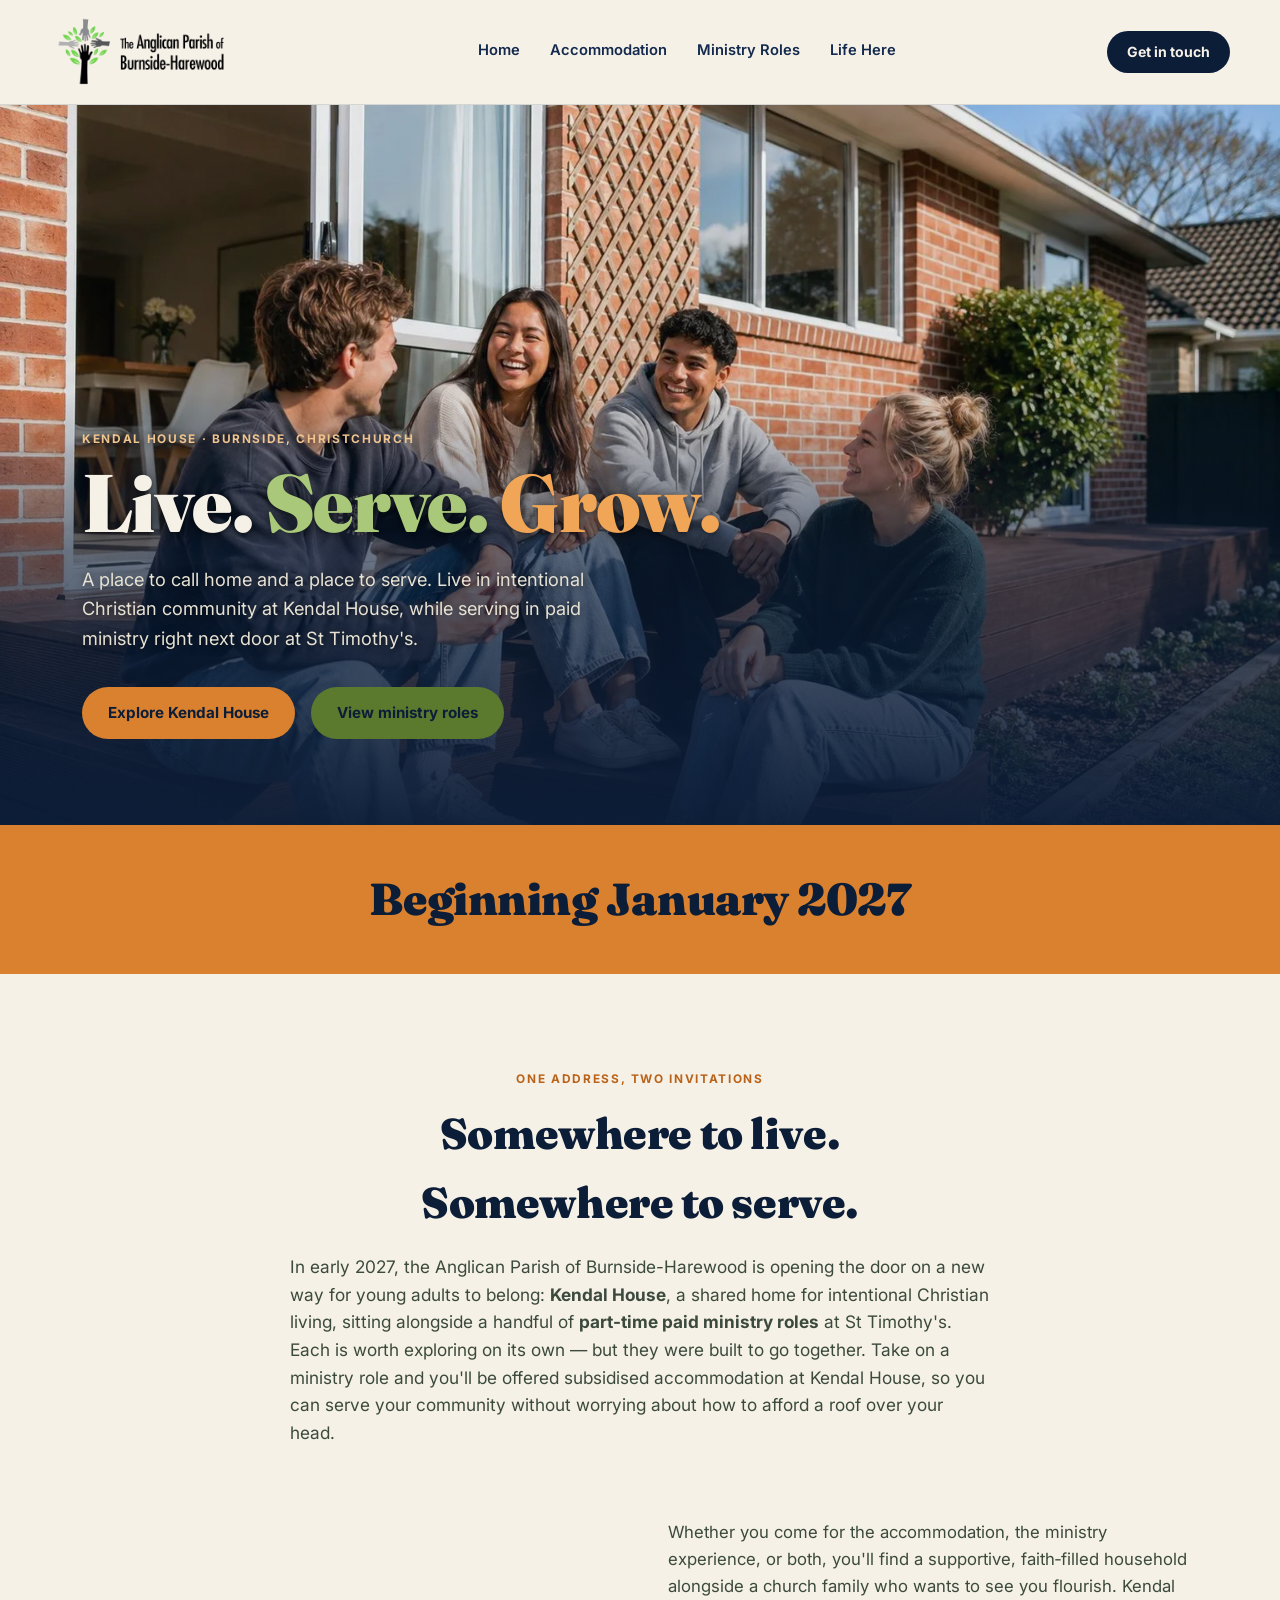
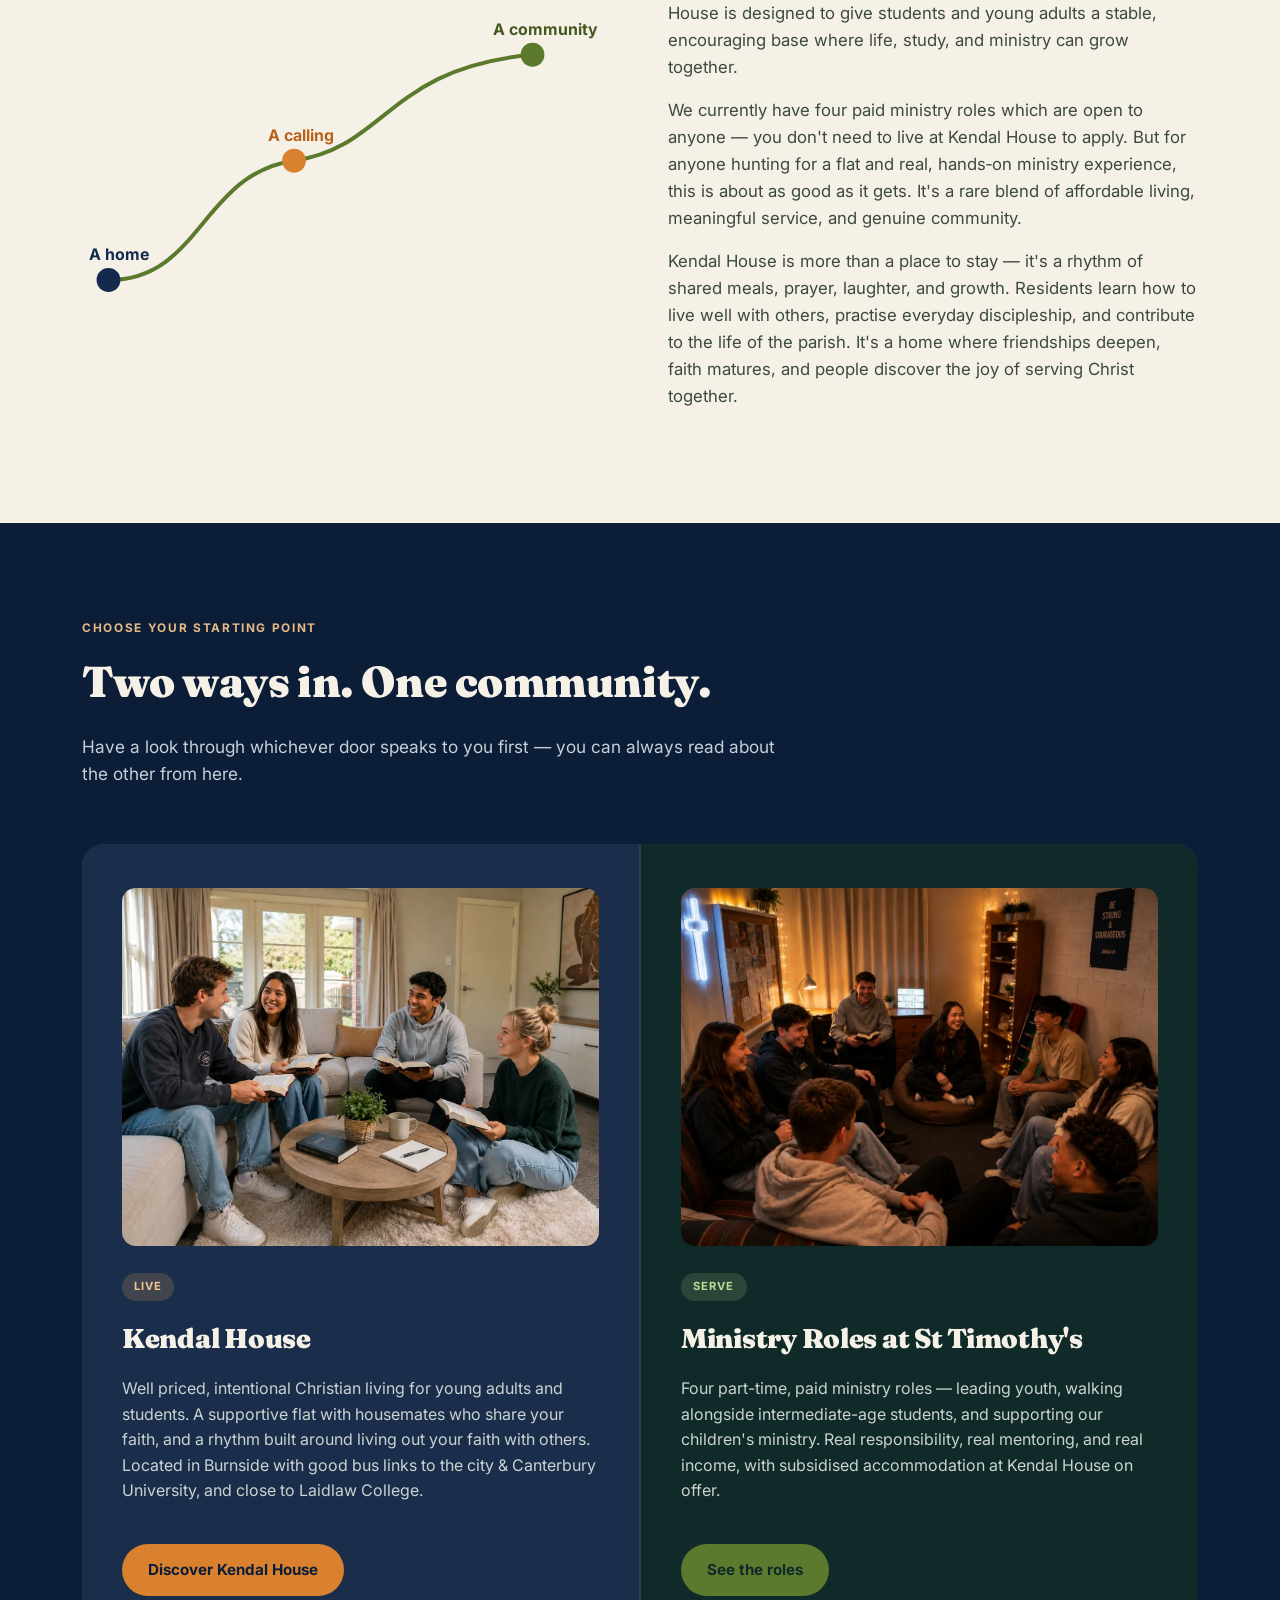
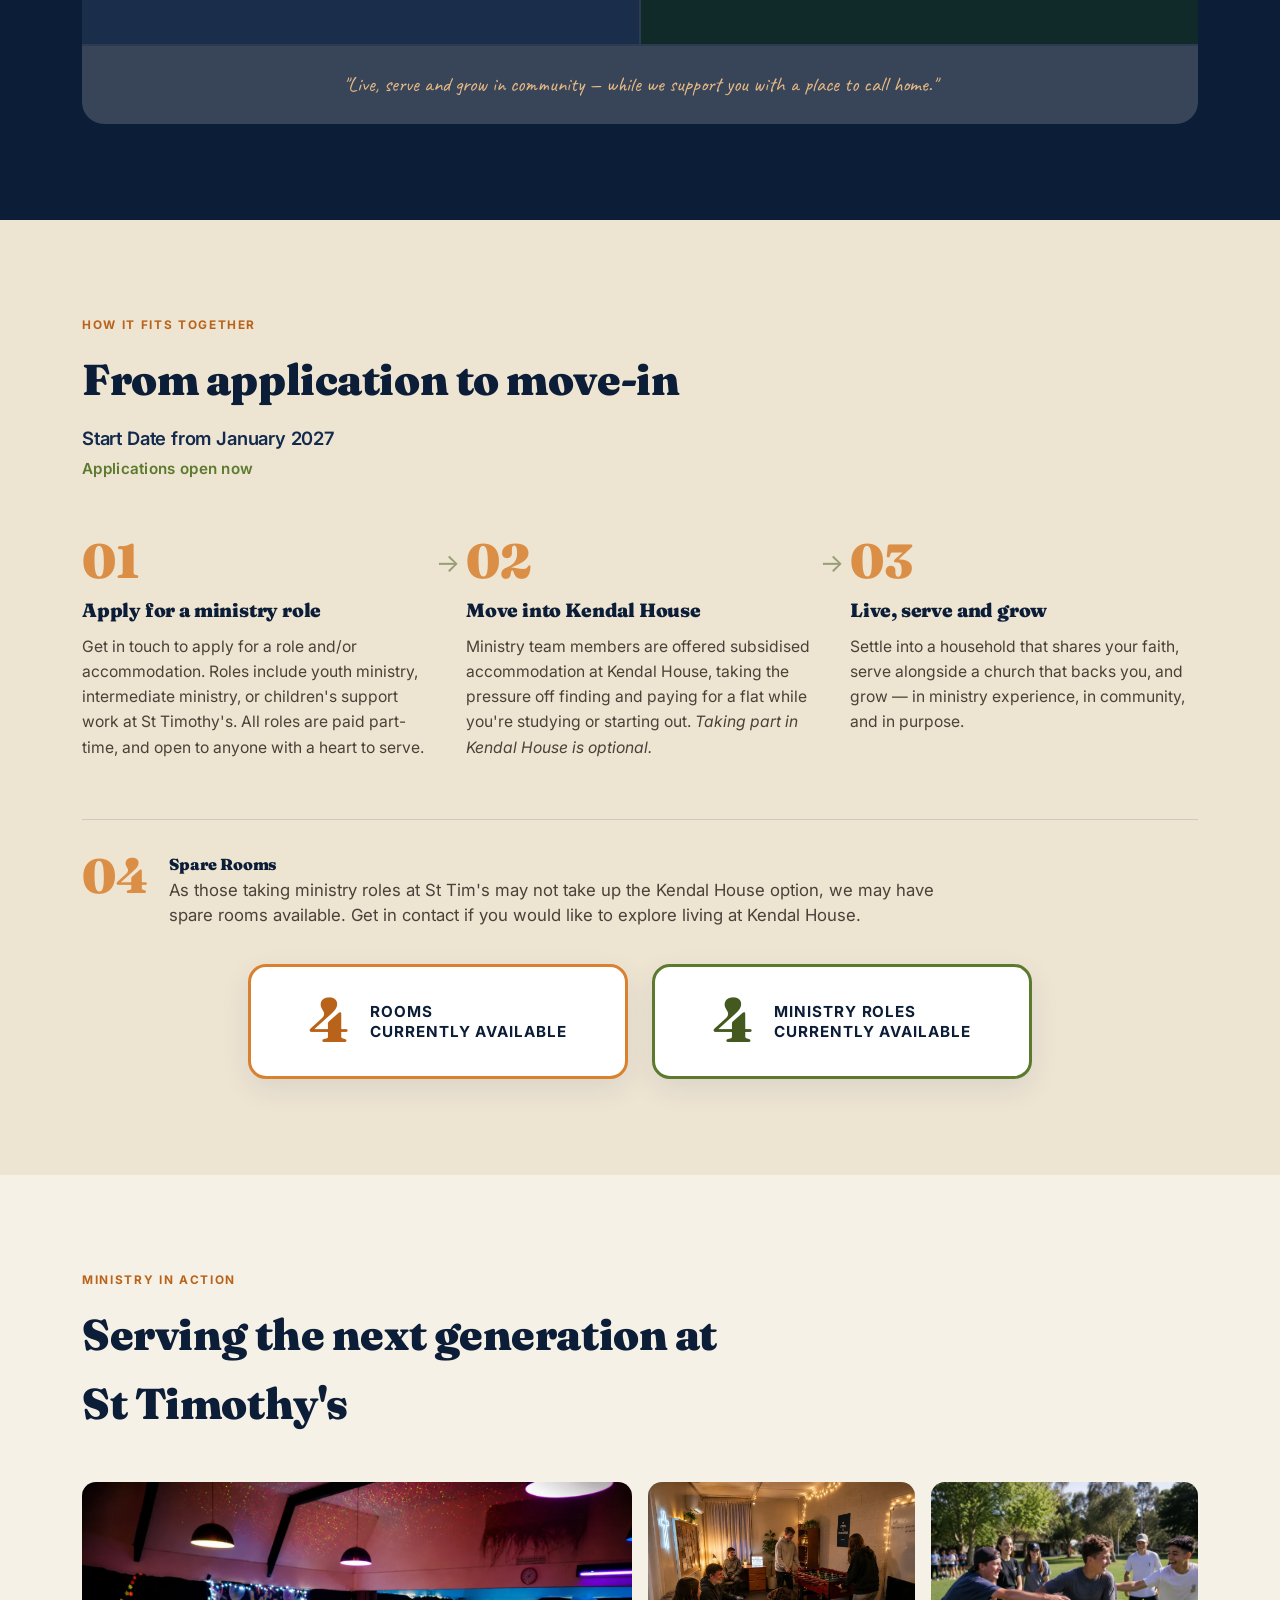
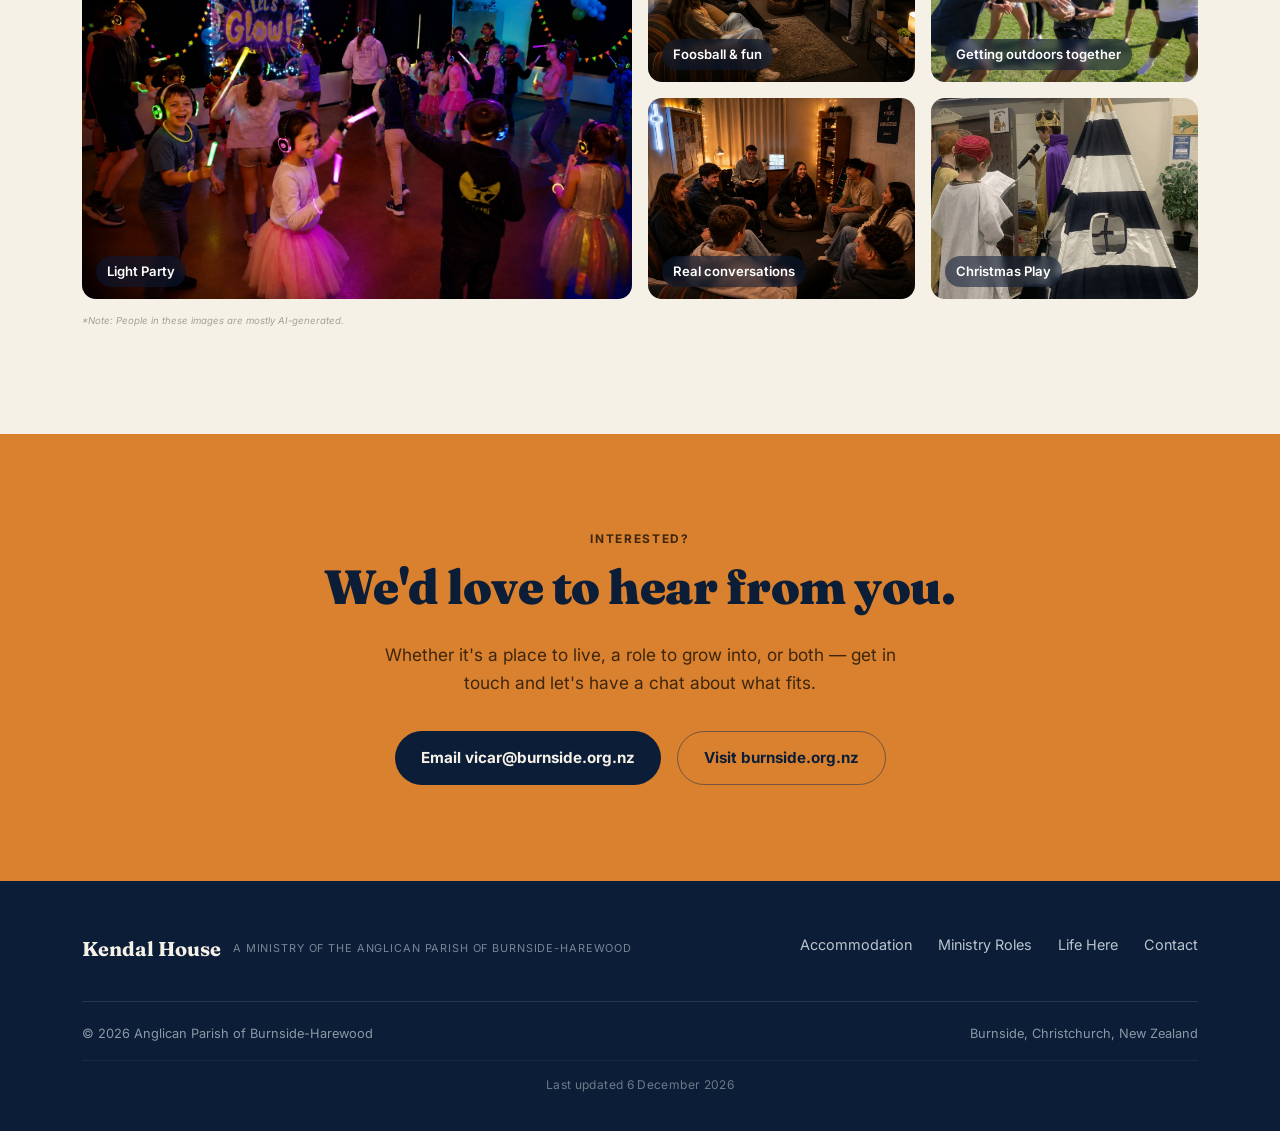
==== index.html @ 9c510c64 "Modified Date footer" ====
<!DOCTYPE html>
<html lang="en-NZ">
<head>
<!-- Google tag (gtag.js) -->
<script async src="https://www.googletagmanager.com/gtag/js?id=G-FQ2ZT5MS7Y"></script>
<script>
  window.dataLayer = window.dataLayer || [];
  function gtag(){dataLayer.push(arguments);}
  gtag('js', new Date());

  gtag('config', 'G-FQ2ZT5MS7Y');
</script>
<meta charset="UTF-8">
<meta name="viewport" content="width=device-width, initial-scale=1.0">
<meta name="robots" content="index, follow, max-image-preview:large, max-snippet:-1, max-video-preview:-1">
<title>Kendal House — Christian Accommodation & Ministry Roles | Burnside, Christchurch</title>
<meta name="description" content="Kendal House — affordable Christian accommodation for young adults & University of Canterbury (UC) students in Burnside, Christchurch, with paid part-time youth and children's ministry roles at St Timothy's Anglican Church.">
<link rel="canonical" href="https://kendalhouse.nz/">
<link rel="dns-prefetch" href="https://www.googletagmanager.com">

<!-- Local Geo Tags -->
<meta name="geo.region" content="NZ-CAN">
<meta name="geo.placename" content="Burnside, Christchurch">
<meta name="geo.position" content="-43.4978;172.5727">
<meta name="ICBM" content="-43.4978, 172.5727">

<!-- Open Graph -->
<meta property="og:type" content="website">
<meta property="og:title" content="Kendal House — Christian Accommodation & Ministry Roles | Burnside, Christchurch">
<meta property="og:description" content="Affordable Christian accommodation for young adults & University of Canterbury (UC) and Laidlaw College students, with paid ministry roles at St Timothy's Anglican Church.">
<meta property="og:url" content="https://kendalhouse.nz/">
<meta property="og:image" content="https://kendalhouse.nz/assets/housemates-chatting-front-deck.jpg">
<meta property="og:locale" content="en_NZ">
<meta property="og:site_name" content="Kendal House">

<!-- Twitter Card -->
<meta name="twitter:card" content="summary_large_image">
<meta name="twitter:title" content="Kendal House — Live, Serve, Grow | Christchurch">
<meta name="twitter:description" content="Affordable Christian accommodation for University of Canterbury (UC) students and young adults, with paid ministry roles at St Timothy's.">
<meta name="twitter:image" content="https://kendalhouse.nz/assets/housemates-chatting-front-deck.jpg">

<!-- Favicon -->
<link rel="icon" type="image/svg+xml" href="favicon.svg">
<link rel="icon" type="image/png" sizes="32x32" href="favicon.png">
<link rel="icon" href="favicon.ico" sizes="any">
<link rel="apple-touch-icon" href="apple-touch-icon.png">

<link rel="preconnect" href="https://fonts.googleapis.com">
<link rel="preconnect" href="https://fonts.gstatic.com" crossorigin>
<link href="https://fonts.googleapis.com/css2?family=Fraunces:ital,opsz,wght@0,9..144,400;0,9..144,600;0,9..144,700;0,9..144,900;1,9..144,500&family=Caveat:wght@500;600&family=Inter:wght@400;500;600;700&display=swap" rel="stylesheet">
<link rel="stylesheet" href="style.css">

<!-- Structured Data -->
<script type="application/ld+json">
[
  {
    "@context": "https://schema.org",
    "@type": "WebSite",
    "name": "Kendal House",
    "url": "https://kendalhouse.nz"
  },
  {
    "@context": "https://schema.org",
    "@type": "Organization",
    "name": "Kendal House",
    "description": "Intentional Christian community living for young adults in Burnside, Christchurch near University of Canterbury (UC) and Laidlaw College",
    "url": "https://kendalhouse.nz",
    "parentOrganization": {
      "@type": "Organization",
      "name": "Anglican Parish of Burnside-Harewood",
      "url": "https://www.burnside.org.nz"
    },
    "address": {
      "@type": "PostalAddress",
      "streetAddress": "38 Kendal Avenue",
      "addressLocality": "Burnside",
      "addressRegion": "Canterbury",
      "postalCode": "8053",
      "addressCountry": "NZ"
    },
    "geo": {
      "@type": "GeoCoordinates",
      "latitude": -43.4978,
      "longitude": 172.5727
    }
  },
  {
    "@context": "https://schema.org",
    "@type": "FAQPage",
    "mainEntity": [
      {
        "@type": "Question",
        "name": "Where is Kendal House located?",
        "acceptedAnswer": {
          "@type": "Answer",
          "text": "Kendal House is situated at 38 Kendal Avenue in Burnside, Christchurch, New Zealand — just minutes from the University of Canterbury (UC) and a 5-minute drive from Laidlaw College Christchurch campus."
        }
      },
      {
        "@type": "Question",
        "name": "What type of accommodation is Kendal House?",
        "acceptedAnswer": {
          "@type": "Answer",
          "text": "Kendal House offers affordable, subsidised intentional Christian community flatting for young adults, university students, Bible college students, and ministry workers in Christchurch."
        }
      },
      {
        "@type": "Question",
        "name": "Are there paid ministry roles attached to Kendal House?",
        "acceptedAnswer": {
          "@type": "Answer",
          "text": "Yes! St Timothy's Anglican Church in Burnside offers paid part-time roles in Youth Ministry, Intermediate Youth Ministry, and Children's Ministry, with optional subsidised accommodation at Kendal House."
        }
      }
    ]
  }
]
</script>
</head>
<body>

<header>
  <div class="wrap nav">
    <a class="brand" href="index.html" style="text-decoration:none;">
      <picture><source srcset="assets/parish-logo.webp" type="image/webp"><img class="brand-mark" src="assets/parish-logo.png" alt="Anglican Parish of Burnside-Harewood logo"></picture>
    </a>
    <button class="nav-toggle" aria-label="Toggle navigation menu" aria-expanded="false" aria-controls="primary-menu">
      <span class="hamburger-bar"></span>
      <span class="hamburger-bar"></span>
      <span class="hamburger-bar"></span>
    </button>
    <nav class="links" id="primary-menu">
      <a href="index.html">Home</a>
      <a href="accommodation.html">Accommodation</a>
      <a href="roles.html">Ministry Roles</a>
      <a href="accommodation.html#life">Life Here</a>
      <a class="mobile-cta" href="#contact">Get in touch</a>
    </nav>
    <a class="nav-cta" href="#contact">Get in touch</a>
  </div>
</header>

<main>

<section class="hero">
  <picture><source srcset="assets/housemates-chatting-front-deck.webp" type="image/webp"><img src="assets/housemates-chatting-front-deck.jpg" alt="Kendal House housemates chatting together on their front deck" fetchpriority="high" decoding="async"></picture>
  <div class="hero-content">
    <div class="eyebrow">Kendal House · Burnside, Christchurch</div>
    <h1>Live. <span class="serve">Serve.</span> <span class="grow">Grow.</span></h1>
    <p class="lede">A place to call home and a place to serve. Live in intentional Christian community at Kendal House, while serving in paid ministry right next door at St Timothy's.</p>
    <div class="hero-ctas">
      <a class="btn btn-primary" href="#accommodation">Explore Kendal House</a>
      <a class="btn btn-serve" href="roles.html">View ministry roles</a>
    </div>
  </div>
</section>

<div class="announce-banner">
  <span class="announce-text">Beginning January 2027</span>
</div>

<section class="intro">
  <div class="wrap">
    <div class="lead-block center" style="margin:0 auto;">
      <div class="eyebrow center">One address, two invitations</div>
      <h2>Somewhere to live.<br>Somewhere to serve.</h2>
      <p style="text-align:left;">In early 2027, the Anglican Parish of Burnside-Harewood is opening the door on a new way for young adults to belong: <strong>Kendal House</strong>, a shared home for intentional Christian living, sitting alongside a handful of <strong>part-time paid ministry roles</strong> at St Timothy's. Each is worth exploring on its own — but they were built to go together. Take on a ministry role and you'll be offered subsidised accommodation at Kendal House, so you can serve your community without worrying about how to afford a roof over your head.</p>
    </div>
    <div class="intro-grid">
      <div>
        <svg class="growth-line" viewBox="0 0 400 220" xmlns="http://www.w3.org/2000/svg">
          <path d="M20 200 C 90 200, 90 120, 160 110 C 230 100, 230 40, 340 30" stroke="#5C7A2E" stroke-width="3" fill="none" stroke-linecap="round"/>
          <circle cx="20" cy="200" r="9" fill="#132A4E"/>
          <circle cx="160" cy="110" r="9" fill="#D9812E"/>
          <circle cx="340" cy="30" r="9" fill="#5C7A2E"/>
          <text x="5" y="185" font-family="Inter, sans-serif" font-size="12" font-weight="700" fill="#132A4E">A home</text>
          <text x="140" y="95" font-family="Inter, sans-serif" font-size="12" font-weight="700" fill="#B9631A">A calling</text>
          <text x="310" y="15" font-family="Inter, sans-serif" font-size="12" font-weight="700" fill="#43591F">A community</text>
        </svg>
      </div>
      <div>
        <p style="font-size:1.05rem; color:#3B4A3D;">Whether you come for the accommodation, the ministry experience, or both, you'll find a supportive, faith‑filled household alongside a church family who wants to see you flourish. Kendal House is designed to give students and young adults a stable, encouraging base where life, study, and ministry can grow together.</p>
        <p style="font-size:1.05rem; color:#3B4A3D; margin-top:16px;">We currently have four paid ministry roles which are open to anyone — you don't need to live at Kendal House to apply. But for anyone hunting for a flat and real, hands‑on ministry experience, this is about as good as it gets. It's a rare blend of affordable living, meaningful service, and genuine community.</p>
        <p style="font-size:1.05rem; color:#3B4A3D; margin-top:16px;">Kendal House is more than a place to stay — it's a rhythm of shared meals, prayer, laughter, and growth. Residents learn how to live well with others, practise everyday discipleship, and contribute to the life of the parish. It's a home where friendships deepen, faith matures, and people discover the joy of serving Christ together.</p>
      </div>
    </div>
  </div>
</section>

<section class="pillars">
  <div class="wrap">
    <div class="lead-block">
      <div class="eyebrow">Choose your starting point</div>
      <h2>Two ways in. One community.</h2>
      <p>Have a look through whichever door speaks to you first — you can always read about the other from here.</p>
    </div>
    <div class="pillar-grid">
      <div class="pillar live" id="accommodation">
        <div class="pillar-photo"><picture><source srcset="assets/bible-study-kendal-house-lounge.webp" type="image/webp"><img src="assets/bible-study-kendal-house-lounge.jpg" alt="Young adults reading the Bible together in the Kendal House lounge" loading="lazy"></picture></div>
        <span class="tag">Live</span>
        <h3>Kendal House</h3>
        <p>Well priced, intentional Christian living for young adults and students. A supportive flat with housemates who share your faith, and a rhythm built around living out your faith with others.  Located in Burnside with good bus links to the city & Canterbury University, and close to Laidlaw College. </p>
        <a class="btn" href="accommodation.html">Discover Kendal House</a>
      </div>
      <div class="pillar serve" id="roles">
        <div class="pillar-photo"><picture><source srcset="assets/youth-study.webp" type="image/webp"><img src="assets/youth-study.jpg" alt="Youth group reading the Bible and studying together" loading="lazy"></picture></div>
        <span class="tag">Serve</span>
        <h3>Ministry Roles at St Timothy's</h3>
        <p>Four part-time, paid ministry roles — leading youth, walking alongside intermediate-age students, and supporting our children's ministry. Real responsibility, real mentoring, and real income, with subsidised accommodation at Kendal House on offer.</p>
        <a class="btn" href="roles.html">See the roles</a>
      </div>
      <div class="connector-badge">"Live, serve and grow in community — while we support you with a place to call home."</div>
    </div>
  </div>
</section>

<section class="steps">
  <div class="wrap">
    <div class="lead-block">
      <div class="eyebrow">How it fits together</div>
      <h2>From application to move-in</h2>
      <h3 style="margin-top:10px; font-size:1.15rem; color:#132A4E; font-family:'Inter',sans-serif; font-weight:600;">Start Date from January 2027</h3>
      <p style="margin-top:4px; font-size:0.95rem; color:#5C7A2E; font-weight:600; letter-spacing:0.02em;">Applications open now</p>
    </div>
    <div class="step-grid">
      <div class="step">
        <div class="num">01</div>
        <h4>Apply for a ministry role</h4>
        <p> Get in touch to apply for a role and/or accommodation. Roles include youth ministry, intermediate ministry, or children's support work at St Timothy's. All roles are paid part-time, and open to anyone with a heart to serve.</p>
      </div>
      <div class="step">
        <div class="num">02</div>
        <h4>Move into Kendal House</h4>
        <p>Ministry team members are offered subsidised accommodation at Kendal House, taking the pressure off finding and paying for a flat while you're studying or starting out. <em>Taking part in Kendal House is optional.</em></p>
      </div>
      <div class="step">
        <div class="num">03</div>
        <h4>Live, serve and grow</h4>
        <p>Settle into a household that shares your faith, serve alongside a church that backs you, and grow — in ministry experience, in community, and in purpose.</p>
      </div>
    </div>
    <div class="step-or-block">
      <div class="or-badge">04</div>
      <div class="or-content">
        <h4>Spare Rooms</h4>
        <p>As those taking ministry roles at St Tim's may not take up the Kendal House option, we may have spare rooms available. Get in contact if you would like to explore living at Kendal House.</p>
      </div>
    </div>
    <div class="counters-row">
      <div class="counter-card rooms">
        <span class="count-num">4</span>
        <span class="count-label">rooms<br>currently available</span>
      </div>
      <div class="counter-card roles">
        <span class="count-num">4</span>
        <span class="count-label">Ministry Roles<br>currently available</span>
      </div>
    </div>
  </div>
</section>

<section class="gallery-section">
  <div class="wrap">
    <div class="lead-block">
      <div class="eyebrow">Ministry in action</div>
      <h2>Serving the next generation at <br>St Timothy's</h2>
    </div>
    <div class="gallery-grid" style="margin-top:44px;">
      <figure class="g1"><picture><source srcset="assets/kids-glow-party.webp" type="image/webp"><img src="assets/kids-glow-party.png" alt="Kids dancing with glow sticks at a youth ministry glow party" loading="lazy"></picture><figcaption>Light Party</figcaption></figure>
      <figure><picture><source srcset="assets/youth-fun.webp" type="image/webp"><img src="assets/youth-fun.jpg" alt="Teens playing foosball at youth group" loading="lazy"></picture><figcaption>Foosball & fun</figcaption></figure>
      <figure><picture><source srcset="assets/young-people-touch-rugby-outdoors.webp" type="image/webp"><img src="assets/young-people-touch-rugby-outdoors.jpg" alt="Young people playing touch rugby outdoors" loading="lazy"></picture><figcaption>Getting outdoors together</figcaption></figure>
      <figure><picture><source srcset="assets/youth-study.webp" type="image/webp"><img src="assets/youth-study.jpg" alt="Youth group reading the Bible and studying together" loading="lazy"></picture><figcaption>Real conversations</figcaption></figure>
      <figure><picture><source srcset="assets/christmas-play.webp" type="image/webp"><img src="assets/christmas-play.jpg" alt="Children performing in the Christmas play at St Timothy's" loading="lazy"></picture><figcaption>Christmas Play</figcaption></figure>
    </div>
    <p class="image-disclaimer">*Note: People in these images are mostly AI-generated.</p>
  </div>
</section>

<section class="cta-final" id="contact">
  <div class="wrap">
    <div class="eyebrow" style="color:#3E260E;">Interested?</div>
    <h2>We'd love to hear from you.</h2>
    <p>Whether it's a place to live, a role to grow into, or both — get in touch and let's have a chat about what fits.</p>
    <div class="contact-row">
      <a class="btn btn-primary" href="mailto:vicar@burnside.org.nz">Email vicar@burnside.org.nz</a>
      <a class="btn btn-ghost" href="https://www.burnside.org.nz">Visit burnside.org.nz</a>
    </div>
  </div>
</section>

</main>

<footer>
  <div class="wrap">
    <div class="footer-grid">
      <div class="brand">Kendal House<br><small style="font-family:'Inter',sans-serif; font-weight:400; color:#8B98A5;">A ministry of the Anglican Parish of Burnside-Harewood</small></div>
      <div class="foot-links">
        <a href="accommodation.html">Accommodation</a>
        <a href="roles.html">Ministry Roles</a>
        <a href="accommodation.html#life">Life Here</a>
        <a href="#contact">Contact</a>
      </div>
    </div>
    <div class="footer-bottom">
      <span>© 2026 Anglican Parish of Burnside-Harewood</span>
      <span>Burnside, Christchurch, New Zealand</span>
    </div>
    <div class="footer-version">
      <span id="last-updated">Last updated 14 September 2026</span>
    </div>
  </div>
</footer>

<script>
  document.addEventListener('DOMContentLoaded', function () {
    // Dynamic Last Modified Date
    try {
      if (document.lastModified) {
        var lastMod = new Date(document.lastModified);
        if (!isNaN(lastMod.getTime()) && lastMod.getFullYear() > 2020) {
          var formatted = lastMod.toLocaleDateString('en-NZ', {
            day: 'numeric',
            month: 'long',
            year: 'numeric'
          });
          var elem = document.getElementById('last-updated');
          if (elem) elem.textContent = 'Last updated ' + formatted;
        }
      }
    } catch (e) {}

    var toggle = document.querySelector('.nav-toggle');
    var navLinks = document.querySelector('nav.links');
    if (!toggle || !navLinks) return;

    toggle.addEventListener('click', function (e) {
      e.stopPropagation();
      var isExpanded = toggle.getAttribute('aria-expanded') === 'true';
      toggle.setAttribute('aria-expanded', !isExpanded);
      toggle.classList.toggle('active');
      navLinks.classList.toggle('open');
    });

    navLinks.querySelectorAll('a').forEach(function (link) {
      link.addEventListener('click', function () {
        toggle.setAttribute('aria-expanded', 'false');
        toggle.classList.remove('active');
        navLinks.classList.remove('open');
      });
    });

    document.addEventListener('click', function (e) {
      if (!toggle.contains(e.target) && !navLinks.contains(e.target)) {
        toggle.setAttribute('aria-expanded', 'false');
        toggle.classList.remove('active');
        navLinks.classList.remove('open');
      }
    });

    document.addEventListener('keydown', function (e) {
      if (e.key === 'Escape' && navLinks.classList.contains('open')) {
        toggle.setAttribute('aria-expanded', 'false');
        toggle.classList.remove('active');
        navLinks.classList.remove('open');
        toggle.focus();
      }
    });
  });
</script>
</body>
</html>
---- style.css ----
:root{
    --cream:#F6F1E7;
    --cream-dark:#EDE4D2;
    --ink:#232B24;
    --navy:#132A4E;
    --navy-deep:#0C1D38;
    --olive:#5C7A2E;
    --olive-deep:#43591F;
    --rust:#D9812E;
    --rust-deep:#B9631A;
    --teal:#2E524E;
    --teal-deep:#213C39;
    --line: rgba(19,42,78,0.14);
  }
  *{box-sizing:border-box;}
  html{
    scroll-behavior:smooth;
    scroll-padding-top:50px;
  }
  section[id], [id] {
    scroll-margin-top:50px;
  }
  body{
    margin:0;
    background:var(--cream);
    color:var(--ink);
    font-family:'Inter', sans-serif;
    font-size:16px;
    line-height:1.6;
    -webkit-font-smoothing:antialiased;
  }
  img{max-width:100%; display:block;}
  a{color:inherit;}
  h1,h2,h3,h4{
    font-family:'Fraunces', serif;
    margin:0;
    font-weight:900;
    letter-spacing:-0.01em;
    color:var(--navy-deep);
  }
  .eyebrow{
    font-family:'Inter', sans-serif;
    font-weight:700;
    text-transform:uppercase;
    letter-spacing:0.14em;
    font-size:0.74rem;
    color:var(--rust-deep);
  }
  .script{
    font-family:'Caveat', cursive;
    font-weight:600;
  }
  .wrap{
    max-width:1180px;
    margin:0 auto;
    padding:0 32px;
  }
  @media (max-width:640px){ .wrap{padding:0 20px;} }

  /* ---------- Header ---------- */
  header{
    position:sticky; top:0; z-index:50;
    background:rgba(246,241,231,0.95);
    backdrop-filter:blur(10px);
    -webkit-backdrop-filter:blur(10px);
    border-bottom:1px solid var(--line);
  }
  .nav{
    display:flex; align-items:center; justify-content:space-between;
    padding:16px 0;
    position:relative;
  }
  .brand{
    display:flex; align-items:center; gap:12px;
    font-family:'Fraunces', serif; font-weight:700; font-size:1.25rem;
    color:var(--navy-deep);
  }
  .brand small{
    display:block; font-family:'Inter',sans-serif; font-weight:500;
    font-size:0.68rem; letter-spacing:0.08em; text-transform:uppercase;
    color:var(--teal-deep); opacity:0.85;
  }
  .brand-mark{
    height:72px; width:auto; max-height:85px; object-fit:contain; flex-shrink:0;
  }
  nav.links{ display:flex; gap:30px; font-size:0.92rem; font-weight:600; align-items:center;}
  nav.links a{ text-decoration:none; color:var(--navy); position:relative; padding-bottom:3px;}
  nav.links a:hover{ color:var(--rust-deep); }
  .mobile-cta { display: none; }

  .nav-cta{
    background:var(--navy-deep); color:var(--cream); padding:10px 20px;
    border-radius:100px; font-weight:700; font-size:0.88rem; text-decoration:none;
    white-space:nowrap;
  }
  .nav-cta:hover{ background:var(--rust-deep); }

  /* Mobile Nav Toggle Button */
  .nav-toggle {
    display: none;
    background: none;
    border: none;
    cursor: pointer;
    padding: 10px;
    margin-right: -10px;
    flex-direction: column;
    justify-content: center;
    gap: 5px;
    z-index: 60;
  }
  .hamburger-bar {
    display: block;
    width: 24px;
    height: 2.5px;
    background-color: var(--navy-deep);
    border-radius: 2px;
    transition: transform 0.3s ease, opacity 0.3s ease, background-color 0.3s ease;
  }
  .nav-toggle.active .hamburger-bar:nth-child(1) {
    transform: translateY(7.5px) rotate(45deg);
  }
  .nav-toggle.active .hamburger-bar:nth-child(2) {
    opacity: 0;
  }
  .nav-toggle.active .hamburger-bar:nth-child(3) {
    transform: translateY(-7.5px) rotate(-45deg);
  }

  @media (max-width:860px){
    .nav-cta { display: none; }
    .nav-toggle { display: flex; }
    
    nav.links {
      display: flex;
      flex-direction: column;
      align-items: stretch;
      position: absolute;
      top: 100%;
      left: 0;
      right: 0;
      background: #F6F1E7;
      border-bottom: 1px solid var(--line);
      box-shadow: 0 12px 24px rgba(0,0,0,0.1);
      padding: 20px 24px 28px;
      gap: 12px;
      opacity: 0;
      visibility: hidden;
      transform: translateY(-10px);
      transition: opacity 0.25s ease, transform 0.25s ease, visibility 0.25s ease;
      z-index: 55;
    }
    nav.links.open {
      opacity: 1;
      visibility: visible;
      transform: translateY(0);
    }
    nav.links a {
      font-size: 1.1rem;
      padding: 12px 0;
      border-bottom: 1px solid rgba(0,0,0,0.06);
    }
    nav.links a:last-child {
      border-bottom: none;
    }
    .mobile-cta {
      display: block !important;
      text-align: center;
      background: var(--navy-deep);
      color: var(--cream) !important;
      padding: 14px 20px !important;
      border-radius: 100px;
      font-weight: 700;
      margin-top: 8px;
      border-bottom: none !important;
    }
    .mobile-cta:hover {
      background: var(--rust-deep);
    }
  }

  /* ---------- Hero ---------- */
  .hero{
    position:relative;
    min-height:80vh;
    display:flex; align-items:flex-end;
    overflow:hidden;
  }
  .hero img{
    position:absolute; inset:0; width:100%; height:100%; object-fit:cover;
    object-position: center 35%;
  }
  .hero::after{
    content:"";
    position:absolute; inset:0;
    background:linear-gradient(180deg,
      rgba(12,29,56,0.05) 0%,
      rgba(12,29,56,0.10) 40%,
      rgba(12,29,56,0.60) 62%,
      rgba(12,29,56,0.97) 100%);
  }
  .hero-content{
    position:relative; z-index:2; top:70px;
    padding: 90px 32px 60px;
    max-width:1180px; margin:0 auto; width:100%;
    color:var(--cream);
  }
  .hero .eyebrow{ color:#F0C48F; margin-bottom:14px; }
  .hero h1{
    font-size:clamp(2.6rem, 6.4vw, 5.1rem);
    color:var(--cream);
    line-height:0.98;
    text-shadow: 0 2px 18px rgba(0,0,0,0.55), 0 1px 4px rgba(0,0,0,0.4);
  }
  .hero h1 span.serve{ color:#A9C879; }
  .hero h1 span.grow{ color:#F0A557; }
  .hero p.lede{
    max-width:560px; margin-top:22px; font-size:1.14rem; color:#E7E2D3; font-weight:400;
    text-shadow: 0 1px 10px rgba(0,0,0,0.6);
  }
  .hero .eyebrow{
    text-shadow: 0 1px 8px rgba(0,0,0,0.5);
  }
  .hero-ctas{ display:flex; gap:16px; margin-top:34px; flex-wrap:wrap; }
  .btn{
    display:inline-flex; align-items:center; gap:8px;
    padding:14px 26px; border-radius:100px; text-decoration:none;
    font-weight:700; font-size:0.95rem; transition:transform .15s ease;
  }
  .btn:hover{ transform:translateY(-2px); }
  .btn-primary{ background:var(--rust); color:var(--navy-deep); }
  .btn-primary:hover{ background:#F0A050; }
  .btn-ghost{ border:1.5px solid rgba(246,241,231,0.6); color:var(--cream); }
  .btn-ghost:hover{ background:rgba(246,241,231,0.12); border-color:var(--cream); }
  .btn-serve{ background:var(--olive); color:var(--navy-deep); }
  .btn-serve:hover{ background:#4B6625; }

  /* ---------- Announcement Banner ---------- */
  .announce-banner {
    background: var(--rust);
    text-align: center;
    padding: 52px 20px;
    display: flex;
    align-items: center;
    justify-content: center;
  }
  .announce-text {
    font-family: 'Fraunces', serif;
    font-weight: 900;
    font-size: clamp(1.6rem, 4vw, 2.8rem);
    color: var(--navy-deep);
    letter-spacing: -0.01em;
    line-height: 1;
  }

  /* ---------- Section generic ---------- */
  section{ padding:96px 0; }
  @media (max-width:640px){ section{ padding:64px 0; } }
  .center{ text-align:center; }
  .lead-block{ max-width:700px; }
  .lead-block.center{ margin:0 auto; }
  .lead-block h2{ font-size:clamp(1.9rem, 4vw, 2.7rem); margin-top:10px; }
  .lead-block p{ margin-top:16px; font-size:1.08rem; color:#3B4A3D; }

  /* ---------- Intro tie-together ---------- */
  .intro{ background:var(--cream); }
  .intro-grid{
    display:grid; grid-template-columns: 1fr 1fr; gap:56px; align-items:center; margin-top:56px;
  }
  @media (max-width:860px){ .intro-grid{ grid-template-columns:1fr; } }
  .growth-line{ width:100%; height:auto; }

  /* ---------- Two pillars ---------- */
  .pillars{ background:var(--navy-deep); color:var(--cream); position:relative; }
  .pillars .eyebrow{ color:#E7B984; }
  .pillars .lead-block h2{ color:var(--cream); }
  .pillars .lead-block p{ color:#C7D0D8; }
  .pillar-grid{
    display:grid; grid-template-columns:1fr 1fr; gap:2px;
    margin-top:56px;
    background:rgba(246,241,231,0.14);
    border-radius:22px; overflow:hidden;
  }
  @media (max-width:860px){ .pillar-grid{ grid-template-columns:1fr; } }
  .pillar{
    background:var(--navy-deep);
    padding:44px 40px 48px;
    position:relative;
  }
  .pillar.live{ background:#1A2E4B; }
  .pillar.serve{ background:#0F2A29; }
  .pillar-photo{
    border-radius:14px; overflow:hidden; margin-bottom:26px; aspect-ratio:4/3; 
  }
  .pillar-photo img{ width:100%; height:100%; object-fit:cover; }
  .pillar .tag{
    display:inline-block; font-size:0.7rem; font-weight:700; letter-spacing:0.1em;
    text-transform:uppercase; padding:5px 12px; border-radius:100px; margin-bottom:16px;
  }
  .pillar.live .tag{ background:rgba(240,165,87,0.18); color:#F0C48F; }
  .pillar.serve .tag{ background:rgba(169,200,121,0.18); color:#BFDA95; }
  .pillar h3{ color:var(--cream); font-size:1.7rem; margin-bottom:14px; }
  .pillar p{ color:#CBD3D1; font-size:1rem; }
  .pillar .btn{ margin-top:24px; }
  .pillar.live .btn{ background:var(--rust); color:var(--navy-deep); }
  .pillar.serve .btn{ background:var(--olive); color:#0F2A29; }
  .connector-badge{
    grid-column:1/-1; text-align:center; padding:22px 20px; background:rgba(246,241,231,0.05);
    font-family:'Caveat', cursive; font-size:1.3rem; color:#E7B984;
  }
  @media (max-width:860px){ .connector-badge{ order:2; } .pillar.serve{ order:3; } }

  /* ---------- Steps ---------- */
  .steps{ background:var(--cream-dark); }
  .step-grid{
    display:grid; grid-template-columns:repeat(3,1fr); gap:36px; margin-top:56px; counter-reset:step;
  }
  @media (max-width:860px){ .step-grid{ grid-template-columns:1fr; } }
  .step{ position:relative; padding-left:0; }
  .step .num{
    font-family:'Fraunces', serif; font-weight:900; font-size:3rem; color:var(--rust);
    opacity:0.85; line-height:1;
  }
  .step h4{ font-size:1.2rem; margin-top:10px; color:var(--navy-deep); }
  .step p{ margin-top:8px; color:#4A4238; font-size:0.98rem; }
  .step:not(:last-child)::after{
    content:"→";
    position:absolute; right:-30px; top:6px; font-size:1.6rem; color:var(--olive-deep); opacity:0.5;
  }
  @media (max-width:860px){ .step:not(:last-child)::after{ display:none; } }

  /* ---------- Gallery ---------- */
  .gallery-section{ background:var(--cream); }
  .gallery-head{
    display:flex; justify-content:space-between; align-items:flex-end; gap:24px; flex-wrap:wrap;
  }
  .gallery-grid{
    display:grid; grid-template-columns:repeat(4, 1fr); gap:16px; margin-top:44px;
  }
  .gallery-grid.three-col {
    grid-template-columns: repeat(3, 1fr);
    margin-top: 40px;
  }
  .gallery-grid.three-col figure {
    aspect-ratio: 4 / 3;
  }
  .gallery-grid .g1{ grid-column:span 2; grid-row:span 2; }
  .gallery-grid figure{ margin:0; border-radius:14px; overflow:hidden; position:relative; }
  .gallery-grid img{ width:100%; height:100%; object-fit:cover; }
  .gallery-grid figcaption{
    position:absolute; left:14px; bottom:12px; color:#fff; font-size:0.82rem; font-weight:600;
    background:rgba(12,29,56,0.55); padding:5px 11px; border-radius:100px; backdrop-filter:blur(3px);
  }
  @media (max-width:760px){
    .gallery-grid{ grid-template-columns:repeat(2,1fr); }
    .gallery-grid.three-col{ grid-template-columns:repeat(3,1fr); }
    .gallery-grid .g1{ grid-column:span 2; grid-row:span 1; aspect-ratio:16/10; }
  }
  @media (max-width:640px){
    .gallery-grid.three-col{ grid-template-columns:1fr; }
  }

  /* ---------- Subpage Header Hero ---------- */
  .subpage-header {
    padding: 64px 0 48px;
    background: var(--cream);
  }
  .subpage-hero-grid {
    display: grid;
    grid-template-columns: 1fr 1fr;
    gap: 48px;
    align-items: center;
  }
  .subpage-hero-text h1 {
    font-size: clamp(2.2rem, 4vw, 3.4rem);
    margin: 10px 0 16px;
    line-height: 1.1;
    color: var(--navy-deep);
  }
  .subpage-hero-text p {
    font-size: 1.12rem;
    color: #4A4238;
    line-height: 1.6;
    margin: 0;
  }
  .subpage-hero-photo {
    position: relative;
    border-radius: 18px;
    overflow: hidden;
    box-shadow: 0 16px 40px rgba(12,29,56,0.14);
    aspect-ratio: 4 / 3;
  }
  .subpage-hero-photo img {
    width: 100%;
    height: 100%;
    object-fit: cover;
  }
  .subpage-hero-photo .photo-caption {
    position: absolute;
    left: 16px;
    bottom: 14px;
    color: #fff;
    font-size: 0.85rem;
    font-weight: 600;
    background: rgba(12,29,56,0.65);
    padding: 6px 14px;
    border-radius: 100px;
    backdrop-filter: blur(4px);
  }
  @media (max-width: 860px) {
    .subpage-hero-grid {
      grid-template-columns: 1fr;
      gap: 28px;
    }
  }

  /* ---------- Roles snapshot ---------- */
  .roles{ background:var(--teal-deep); color:var(--cream); }
  .roles .eyebrow{ color:#BFDA95; }
  .roles .lead-block h2{ color:var(--cream); }
  .roles .lead-block p{ color:#CFE0DA; }
  .role-grid{
    display:grid; grid-template-columns:repeat(3,1fr); gap:24px; margin-top:52px;
  }
  @media (max-width:860px){ .role-grid{ grid-template-columns:1fr; } }
  .role-card{
    background:rgba(246,241,231,0.06); border:1px solid rgba(246,241,231,0.14);
    border-radius:18px; padding:32px 28px; display:flex; flex-direction:column;
  }
  .role-card .hours{
    display:block; margin-top:6px; color:#BFDA95; font-size:0.84rem; font-weight:700;
  }
  .role-card h4{ color:var(--cream); font-size:1.3rem; }
  .role-card p{ color:#CFE0DA; margin-top:10px; font-size:0.95rem; }
  .role-card .role-summary{
    margin-top:18px; padding-top:18px; border-top:1px solid rgba(246,241,231,0.14);
    font-size:0.88rem; line-height:1.55;
  }
  .role-card .role-summary strong{ color:#BFDA95; }
  .role-card .role-download{
    display:inline-flex; align-items:center; justify-content:center; align-self:center;
    margin-top:auto; padding:10px 16px; color:var(--teal-deep); background:#BFDA95;
    font-size:0.82rem; font-weight:700; text-decoration:none; border-radius:100px;
    transition:transform .15s ease, background .15s ease;
  }
  .role-card .role-download:hover{ color:var(--teal-deep); background:var(--cream); transform:translateY(-2px); }
  .roles-gallery{
    display:grid; grid-template-columns:repeat(3,1fr); gap:24px; margin-top:48px;
  }
  .roles-gallery figure{
    margin:0; overflow:hidden; border-radius:18px; aspect-ratio:4/3;
    border:1px solid rgba(246,241,231,0.14);
  }
  .roles-gallery img{ width:100%; height:100%; object-fit:cover; display:block; }
  @media (max-width:860px){ .roles-gallery{ grid-template-columns:1fr; } }
  .roles-cta{ text-align:center; margin-top:52px; }

  /* ---------- CTA / contact ---------- */
  .cta-final{
    background: var(--rust);
    color:var(--navy-deep);
    text-align:center;
  }
  .cta-final h2{ color:var(--navy-deep); font-size:clamp(2rem,4.4vw,3rem); }
  .cta-final p{ max-width:560px; margin:16px auto 0; font-size:1.08rem; color:#3E260E; }
  .cta-final .contact-row{
    margin-top:34px; display:flex; gap:16px; justify-content:center; flex-wrap:wrap;
  }
  .cta-final .btn-primary{ background:var(--navy-deep); color:var(--cream); }
  .cta-final .btn-primary:hover{ background:var(--teal-deep); }
  .cta-final .btn-ghost{ border-color:rgba(19,42,78,0.5); color:var(--navy-deep); }
  .cta-final .btn-ghost:hover{ background:rgba(19,42,78,0.08); }

  /* ---------- Footer ---------- */
  footer{ background:var(--navy-deep); color:#B9C4CE; padding:52px 0 36px; font-size:0.9rem; }
  .footer-grid{ display:flex; justify-content:space-between; gap:24px; flex-wrap:wrap; }
  footer .brand{ color:var(--cream); }
  footer .foot-links{ display:flex; gap:26px; flex-wrap:wrap; }
  footer .foot-links a{ text-decoration:none; color:#B9C4CE; }
  footer .foot-links a:hover{ color:var(--cream); }
  .footer-bottom{
    margin-top:36px; padding-top:22px; border-top:1px solid rgba(246,241,231,0.12);
    display:flex; justify-content:space-between; gap:16px; flex-wrap:wrap; font-size:0.8rem; color:#8B98A5;
  }
  .footer-version{
    margin-top:16px; padding-top:14px; border-top:1px solid rgba(246,241,231,0.06);
    text-align:center; font-size:0.75rem; color:#6C7A87; letter-spacing:0.03em;
  }

  /* ---------- Steps OR / Counter block ---------- */
  .step-or-block {
    margin-top: 44px;
    padding-top: 32px;
    border-top: 1px solid rgba(19,42,78,0.14);
    display: flex;
    align-items: flex-start;
    gap: 20px;
  }
  .step-or-block .or-badge {
    font-family: 'Fraunces', serif;
    font-weight: 900;
    font-size: 3rem;
    color: var(--rust);
    line-height: 1;
    flex-shrink: 0;
    opacity: 0.85;
  }
  .step-or-block .or-content {
    flex-grow: 1;
    width: 100%;
  }
  .step-or-block .or-content p {
    margin: 0;
    font-size: 1.05rem;
    color: #4A4238;
    max-width: 800px;
    line-height: 1.5;
  }
  .counters-row {
    margin-top: 36px;
    display: flex;
    gap: 24px;
    justify-content: center;
    width: 100%;
  }
  @media (max-width: 640px) {
    .counters-row {
      flex-direction: column;
      align-items: center;
      gap: 16px;
    }
    .counter-card {
      width: 100%;
      max-width: 380px;
    }
  }
  .counter-card {
    flex: 1;
    max-width: 380px;
    background: #ffffff;
    border: 3px solid var(--rust);
    box-shadow: 0 10px 30px rgba(19,42,78,0.08);
    padding: 24px 32px;
    border-radius: 18px;
    display: flex;
    align-items: center;
    justify-content: center;
    gap: 20px;
    color: var(--navy-deep);
    transition: transform 0.25s cubic-bezier(0.2, 0.8, 0.2, 1), box-shadow 0.25s ease;
  }
  .counter-card:hover {
    transform: translateY(-5px);
    box-shadow: 0 16px 40px rgba(19,42,78,0.15);
  }
  .counter-card .count-num {
    font-family: 'Fraunces', serif;
    font-size: 3.8rem;
    font-weight: 900;
    color: var(--rust-deep);
    line-height: 1;
  }
  .counter-card .count-label {
    font-family: 'Inter', sans-serif;
    font-size: 0.95rem;
    font-weight: 700;
    text-transform: uppercase;
    letter-spacing: 0.06em;
    line-height: 1.3;
  }
  .counter-card.roles {
    border-color: var(--olive);
  }
  .counter-card.roles .count-num {
    color: var(--olive-deep);
  }

  /* ---------- Accommodation Hero ---------- */
  .accom-hero {
    min-height: 72vh;
  }
  .accom-hero img {
    object-position: center 60%;
  }

  /* ---------- At a Glance ---------- */
  .accom-glance {
    background: var(--cream-dark);
  }
  .glance-grid {
    display: grid;
    grid-template-columns: repeat(3, 1fr);
    gap: 24px;
    margin-top: 52px;
  }
  @media (max-width: 860px) { .glance-grid { grid-template-columns: repeat(2, 1fr); } }
  @media (max-width: 540px) { .glance-grid { grid-template-columns: 1fr; } }
  .glance-card {
    background: #ffffff;
    border: 1px solid var(--line);
    border-radius: 18px;
    padding: 32px 28px;
    text-align: center;
    transition: transform 0.25s cubic-bezier(0.2, 0.8, 0.2, 1), box-shadow 0.25s ease;
  }
  .glance-card:hover {
    transform: translateY(-5px);
    box-shadow: 0 14px 36px rgba(19,42,78,0.10);
  }
  .glance-icon {
    width: 52px;
    height: 52px;
    border-radius: 14px;
    background: rgba(200,98,42,0.1);
    display: flex;
    align-items: center;
    justify-content: center;
    margin-bottom: 16px;
    line-height: 1;
  }
  .glance-svg-icon {
    width: 26px;
    height: 26px;
    stroke: var(--rust-deep);
  }
  .glance-card h4 {
    font-size: 1.15rem;
    color: var(--navy-deep);
    margin-bottom: 8px;
  }
  .glance-card p {
    font-size: 0.92rem;
    color: #4A4238;
    margin: 0;
    line-height: 1.5;
  }

  /* ---------- House Tour ---------- */
  .accom-tour {
    background: var(--cream);
  }
  .tour-row {
    display: grid;
    grid-template-columns: 1fr 1fr;
    gap: 48px;
    align-items: center;
    margin-top: 64px;
  }
  .tour-row:first-of-type {
    margin-top: 52px;
  }
  .tour-row-reverse {
    direction: rtl;
  }
  .tour-row-reverse > * {
    direction: ltr;
  }
  .tour-photo {
    border-radius: 18px;
    overflow: hidden;
    box-shadow: 0 12px 40px rgba(19,42,78,0.10);
    aspect-ratio: 4/3;
  }
  .tour-photo img {
    width: 100%;
    height: 100%;
    object-fit: cover;
    transition: transform 0.4s ease;
  }
  .tour-photo:hover img {
    transform: scale(1.03);
  }
  .tour-label {
    display: inline-block;
    font-family: 'Inter', sans-serif;
    font-weight: 700;
    font-size: 0.72rem;
    letter-spacing: 0.1em;
    text-transform: uppercase;
    color: #fff;
    background: var(--rust-deep);
    padding: 5px 14px;
    border-radius: 100px;
    margin-bottom: 16px;
  }
  .tour-text h3 {
    font-family: 'Fraunces', serif;
    font-size: 1.6rem;
    font-weight: 900;
    color: var(--navy-deep);
    margin-bottom: 14px;
    line-height: 1.2;
  }
  .tour-text p {
    font-size: 1.02rem;
    color: #3B4A3D;
    line-height: 1.65;
    margin: 0;
  }
  .tour-features {
    list-style: none;
    padding: 0;
    margin: 20px 0 0;
    display: grid;
    grid-template-columns: 1fr 1fr;
    gap: 8px 16px;
  }
  .tour-features li {
    font-size: 0.88rem;
    color: #4A4238;
    padding-left: 20px;
    position: relative;
  }
  .tour-features li::before {
    content: "◆";
    position: absolute;
    left: 0;
    color: var(--rust);
    font-weight: 700;
    font-size: 0.6rem;
    top: 0.35em;
  }
  @media (max-width: 860px) {
    .tour-row {
      grid-template-columns: 1fr;
      gap: 28px;
    }
    .tour-row-reverse {
      direction: ltr;
    }
    .tour-features {
      grid-template-columns: 1fr;
    }
  }

  /* ---------- What's Included ---------- */
  .accom-included {
    background: var(--navy-deep);
    color: var(--cream);
  }
  .accom-included .eyebrow {
    color: #E7B984;
  }
  .accom-included .lead-block h2 {
    color: var(--cream);
  }
  .included-grid {
    display: grid;
    grid-template-columns: repeat(3, 1fr);
    gap: 20px;
    margin-top: 48px;
  }
  @media (max-width: 860px) { .included-grid { grid-template-columns: repeat(2, 1fr); } }
  @media (max-width: 540px) { .included-grid { grid-template-columns: 1fr; } }
  .included-item {
    display: flex;
    align-items: flex-start;
    gap: 14px;
    background: rgba(246,241,231,0.06);
    border: 1px solid rgba(246,241,231,0.12);
    border-radius: 14px;
    padding: 24px 22px;
  }
  .included-check {
    flex-shrink: 0;
    width: 28px;
    height: 28px;
    display: flex;
    align-items: center;
    justify-content: center;
    background: rgba(169,200,121,0.18);
    color: #BFDA95;
    border-radius: 50%;
    font-weight: 700;
    font-size: 0.82rem;
    margin-top: 2px;
  }
  .included-item strong {
    display: block;
    font-size: 1rem;
    color: var(--cream);
    margin-bottom: 4px;
  }
  .included-item p {
    font-size: 0.88rem;
    color: #B9C4CE;
    margin: 0;
    line-height: 1.45;
  }

  /* ---------- Accom Life section contrast ---------- */
  .accom-life {
    background: var(--teal-deep) !important;
    color: var(--cream);
  }
  .accom-life .eyebrow {
    color: #BFDA95;
  }
  .accom-life .lead-block h2 {
    color: var(--cream);
  }
  .accom-life .lead-block p {
    color: #CFE0DA;
  }

  /* ---------- Values Block ---------- */
  .values-block {
    margin-top: 56px;
    border-top: 1px solid rgba(246,241,231,0.15);
    padding-top: 48px;
  }
  .values-list {
    display: grid;
    grid-template-columns: 1fr;
    gap: 20px;
    margin-bottom: 36px;
  }
  .value-card {
    background: rgba(246,241,231,0.05);
    border: 1px solid rgba(246,241,231,0.12);
    padding: 24px;
    border-radius: 14px;
    transition: transform 0.2s ease, background 0.2s ease;
  }
  .value-card:hover {
    transform: translateY(-2px);
    background: rgba(246,241,231,0.08);
  }
  .value-card strong {
    display: block;
    color: #BFDA95;
    font-size: 1.1rem;
    margin-bottom: 6px;
    font-family: 'Fraunces', serif;
    font-weight: 700;
  }
  .value-card p {
    color: #CFE0DA;
    font-size: 0.95rem;
    line-height: 1.5;
    margin: 0;
  }
  .covenant-cta {
    text-align: center;
    margin-top: 40px;
  }
  .covenant-cta .btn {
    background: var(--rust);
    color: var(--navy-deep);
  }
  .covenant-cta .btn:hover {
    background: #F0A050;
  }

  /* ---------- Image disclaimer ---------- */
  .image-disclaimer {
    font-size: 0.6rem;
    opacity: 0.4;
    margin-top: 14px;
    font-style: italic;
    display: block;
  }

  /* ---------- Costs & Practicalities ---------- */
  .accom-costs {
    background: var(--cream-dark);
  }
  .costs-grid {
    display: grid;
    grid-template-columns: repeat(2, 1fr);
    gap: 24px;
    margin-top: 52px;
  }
  @media (max-width: 860px) { .costs-grid { grid-template-columns: 1fr; } }
  .cost-card {
    background: #ffffff;
    border: 1px solid var(--line);
    border-radius: 18px;
    padding: 36px 32px;
    transition: transform 0.25s cubic-bezier(0.2, 0.8, 0.2, 1), box-shadow 0.25s ease;
  }
  .cost-card:hover {
    transform: translateY(-5px);
    box-shadow: 0 14px 36px rgba(19,42,78,0.10);
  }
  .cost-icon {
    font-size: 2.2rem;
    margin-bottom: 14px;
    line-height: 1;
  }
  .cost-card h4 {
    font-size: 1.2rem;
    color: var(--navy-deep);
    margin-bottom: 10px;
  }
  .cost-card p {
    font-size: 0.95rem;
    color: #3B4A3D;
    margin: 0;
    line-height: 1.65;
  }
  .cost-card p strong {
    color: var(--navy-deep);
  }
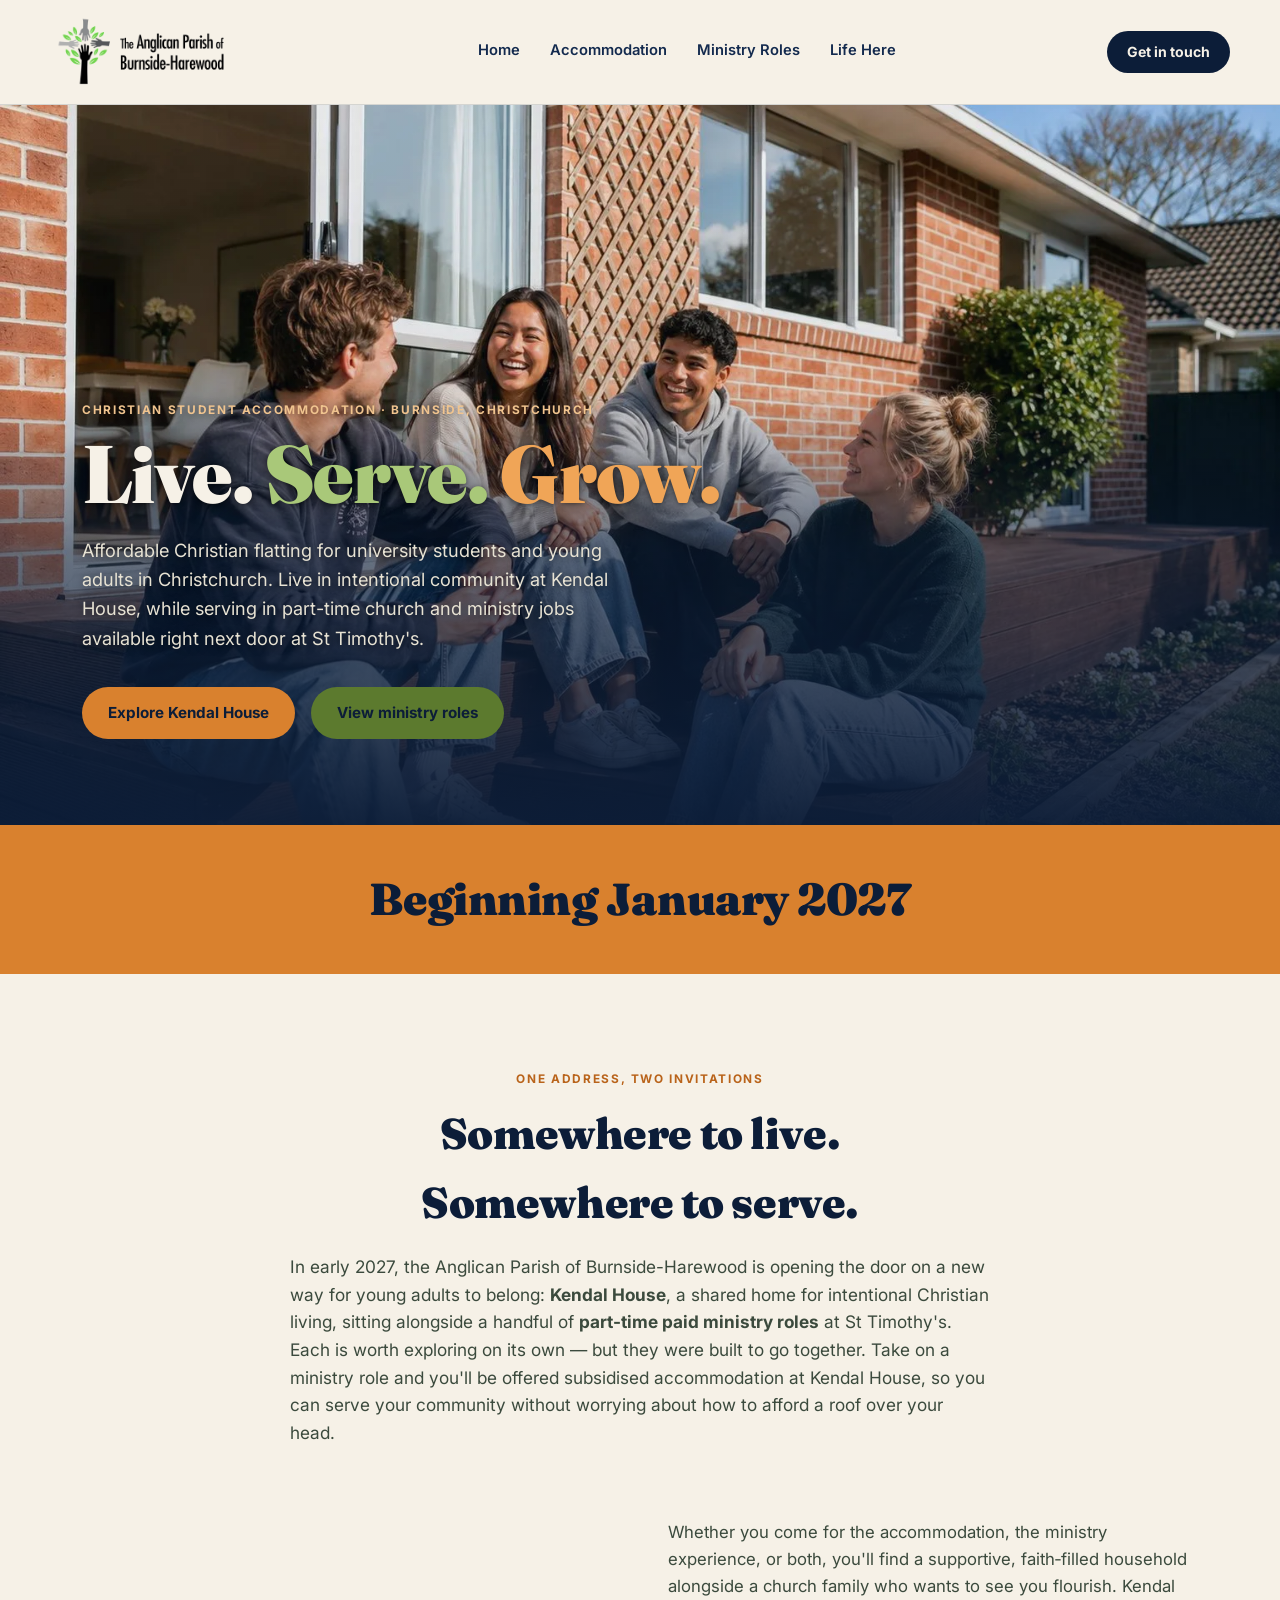
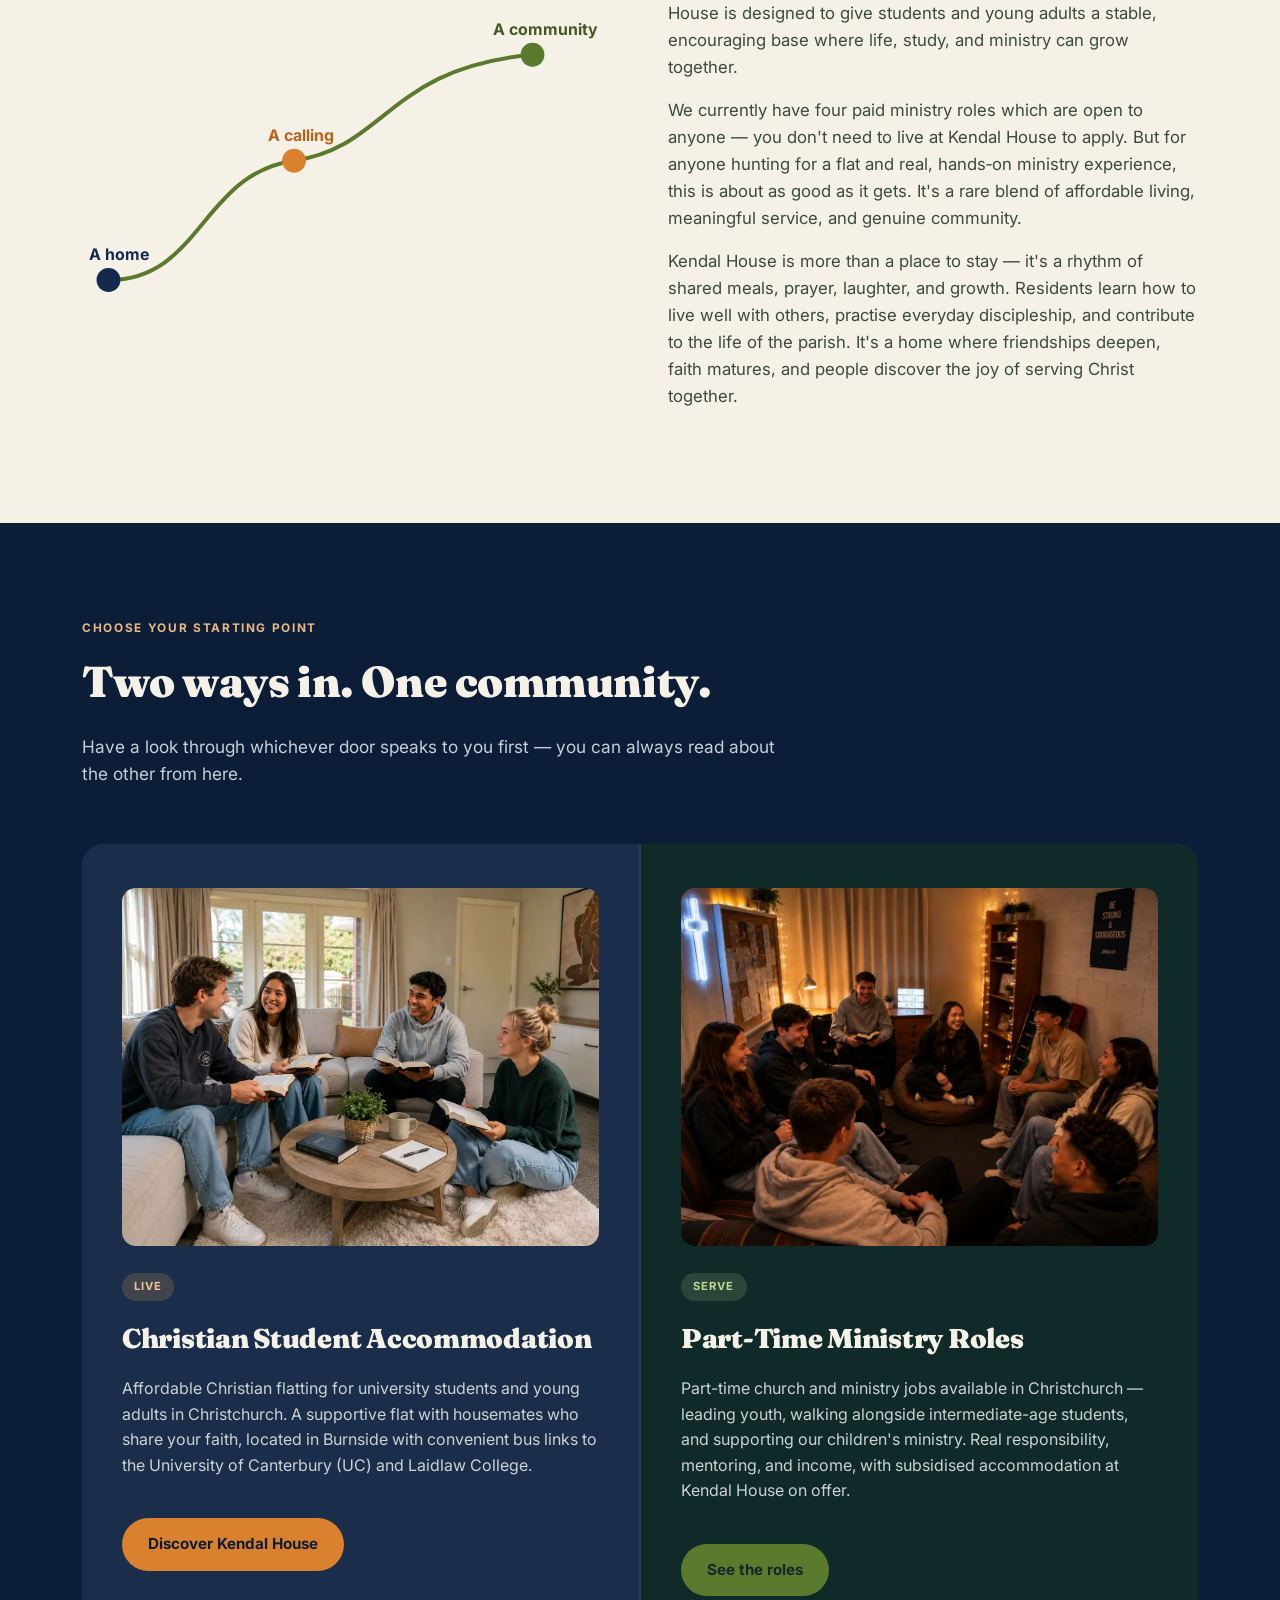
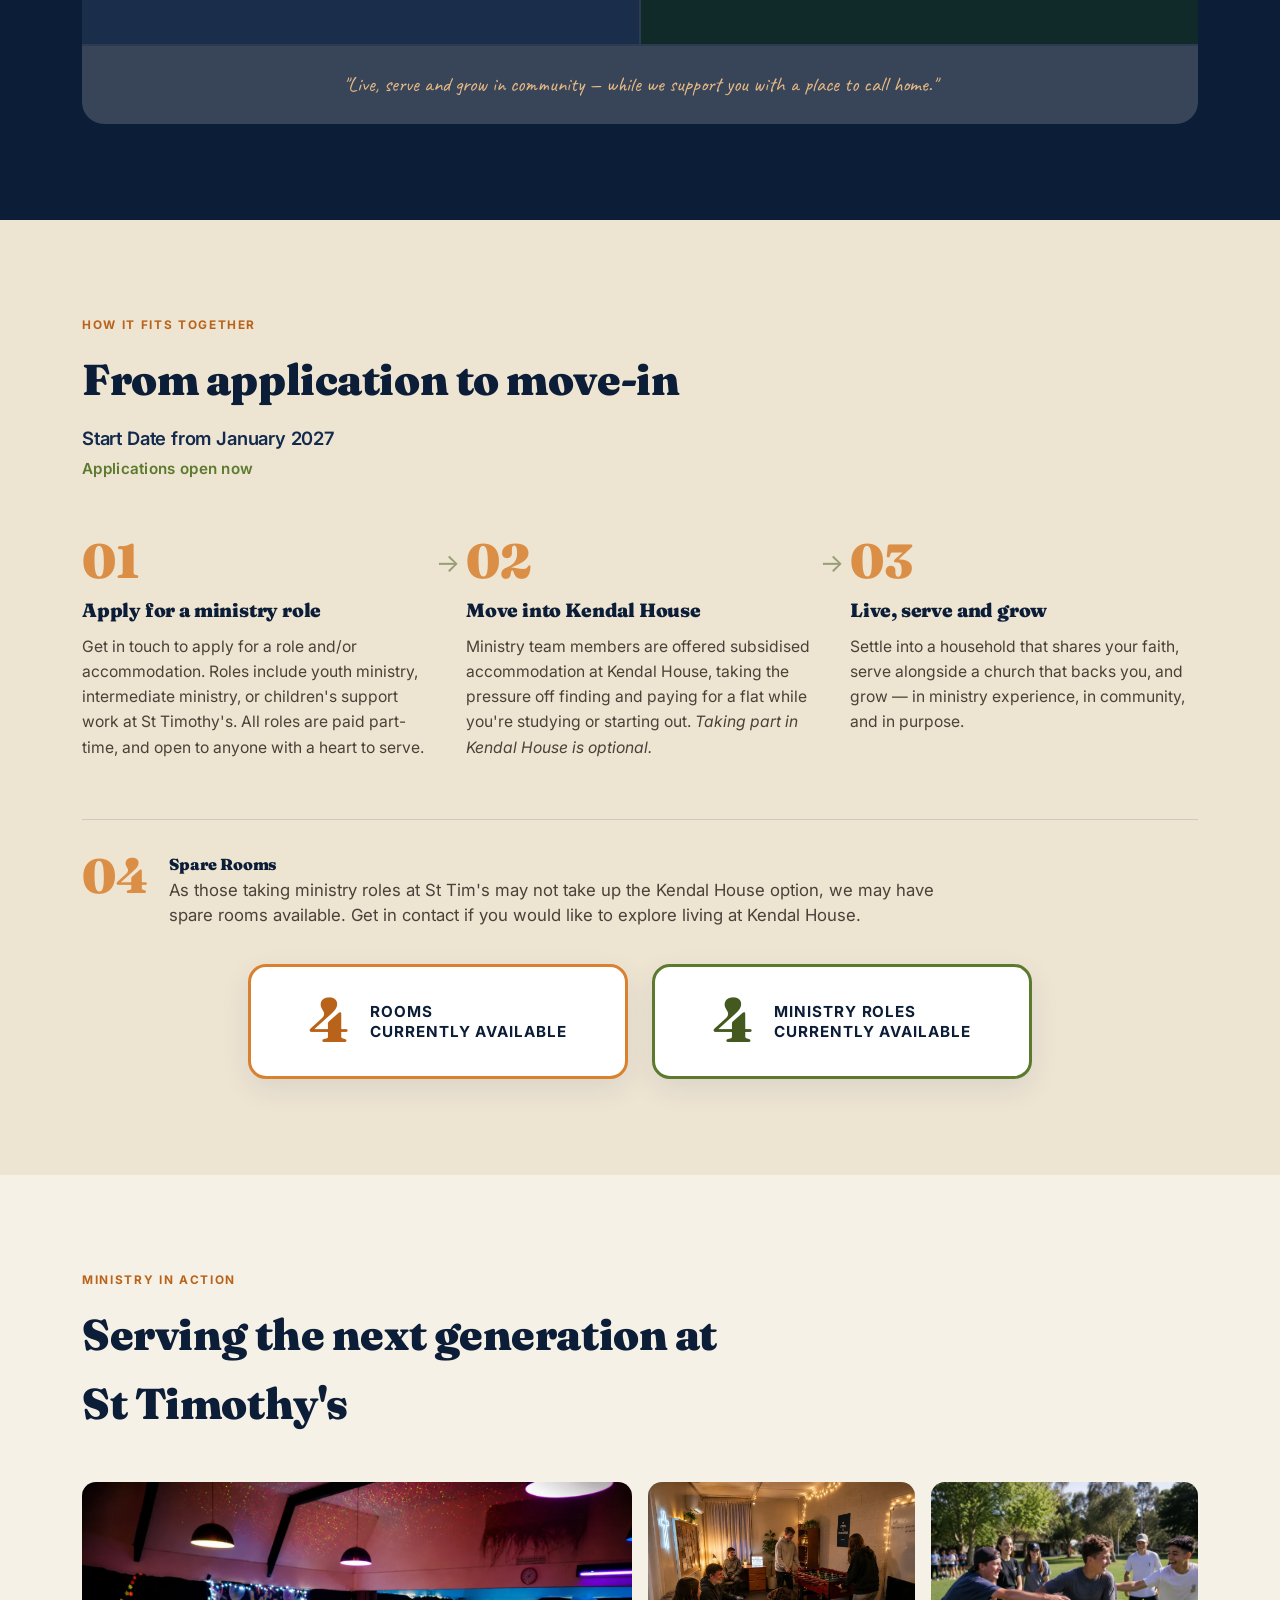
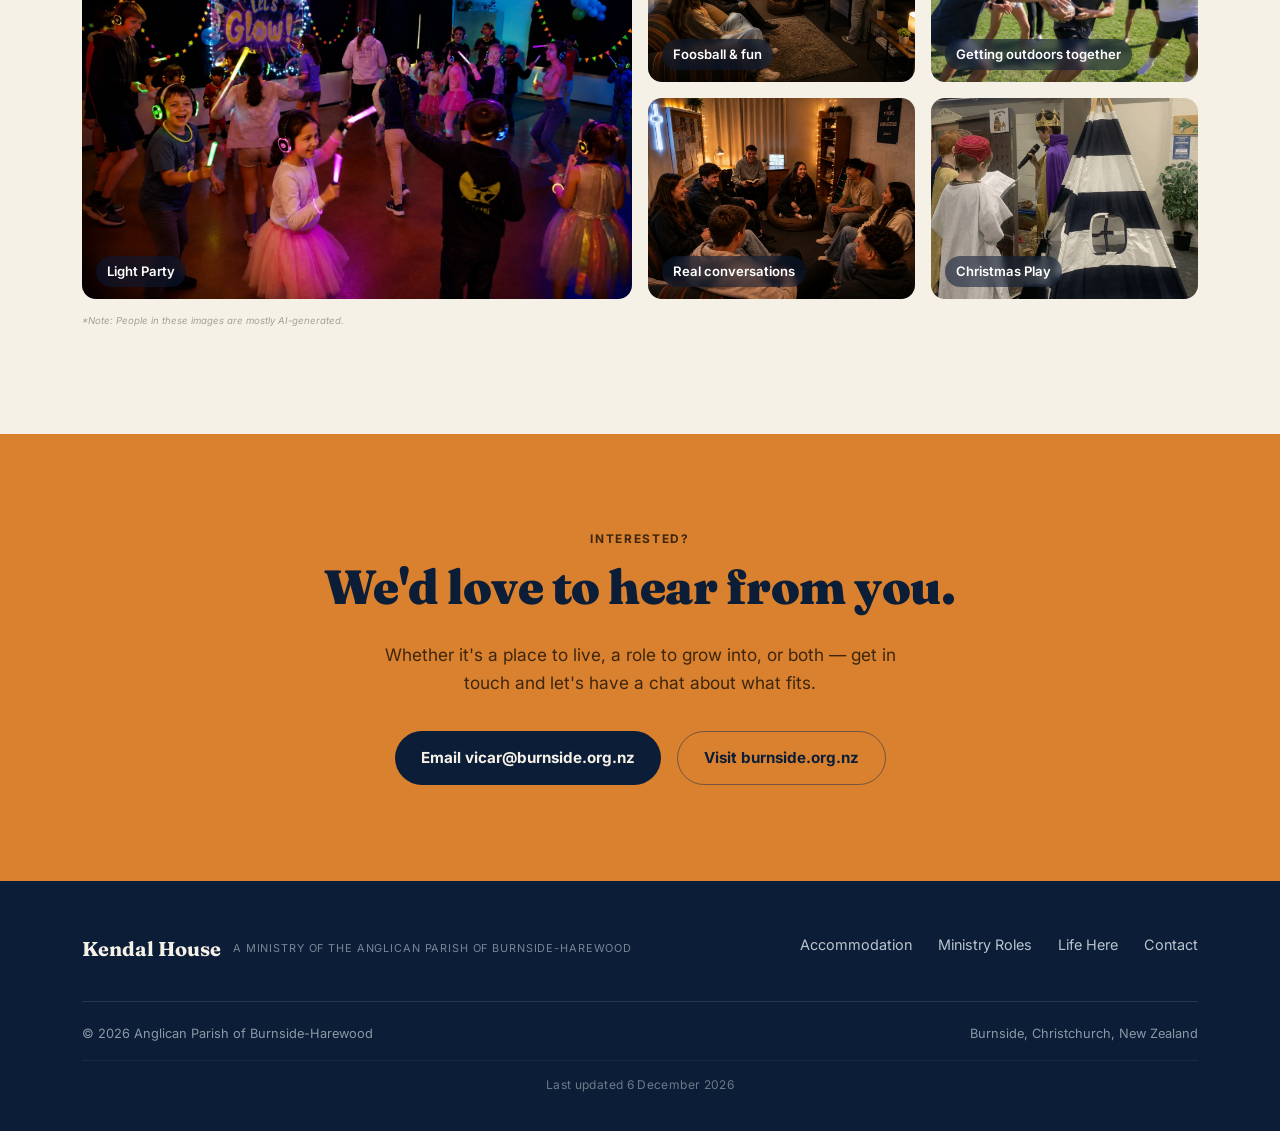
==== commit f8e3d293: "Robots update" ====
--- a/index.html
+++ b/index.html
@@ -13,8 +13,8 @@
 <meta charset="UTF-8">
 <meta name="viewport" content="width=device-width, initial-scale=1.0">
 <meta name="robots" content="index, follow, max-image-preview:large, max-snippet:-1, max-video-preview:-1">
-<title>Kendal House — Christian Accommodation & Ministry Roles | Burnside, Christchurch</title>
-<meta name="description" content="Kendal House — affordable Christian accommodation for young adults & University of Canterbury (UC) students in Burnside, Christchurch, with paid part-time youth and children's ministry roles at St Timothy's Anglican Church.">
+<title>Kendal House — Christian Student Accommodation & Ministry Jobs | Christchurch</title>
+<meta name="description" content="Kendal House offers affordable Christian student accommodation and flatting for university students and young adults in Christchurch, with part-time church and ministry jobs available at St Timothy's.">
 <link rel="canonical" href="https://kendalhouse.nz/">
 <link rel="dns-prefetch" href="https://www.googletagmanager.com">
 
@@ -26,8 +26,8 @@
 
 <!-- Open Graph -->
 <meta property="og:type" content="website">
-<meta property="og:title" content="Kendal House — Christian Accommodation & Ministry Roles | Burnside, Christchurch">
-<meta property="og:description" content="Affordable Christian accommodation for young adults & University of Canterbury (UC) and Laidlaw College students, with paid ministry roles at St Timothy's Anglican Church.">
+<meta property="og:title" content="Kendal House — Christian Student Accommodation & Ministry Jobs | Christchurch">
+<meta property="og:description" content="Affordable Christian flatting for university students and young adults in Christchurch, with part-time church and ministry jobs available at St Timothy's Anglican Church.">
 <meta property="og:url" content="https://kendalhouse.nz/">
 <meta property="og:image" content="https://kendalhouse.nz/assets/housemates-chatting-front-deck.jpg">
 <meta property="og:locale" content="en_NZ">
@@ -35,8 +35,8 @@
 
 <!-- Twitter Card -->
 <meta name="twitter:card" content="summary_large_image">
-<meta name="twitter:title" content="Kendal House — Live, Serve, Grow | Christchurch">
-<meta name="twitter:description" content="Affordable Christian accommodation for University of Canterbury (UC) students and young adults, with paid ministry roles at St Timothy's.">
+<meta name="twitter:title" content="Kendal House — Christian Student Accommodation & Ministry Jobs | Christchurch">
+<meta name="twitter:description" content="Affordable Christian flatting for university students and young adults, with part-time church and ministry jobs available in Christchurch.">
 <meta name="twitter:image" content="https://kendalhouse.nz/assets/housemates-chatting-front-deck.jpg">
 
 <!-- Favicon -->
@@ -90,10 +90,10 @@
     "mainEntity": [
       {
         "@type": "Question",
-        "name": "Where is Kendal House located?",
+        "name": "Where can I find Christian student accommodation in Christchurch?",
         "acceptedAnswer": {
           "@type": "Answer",
-          "text": "Kendal House is situated at 38 Kendal Avenue in Burnside, Christchurch, New Zealand — just minutes from the University of Canterbury (UC) and a 5-minute drive from Laidlaw College Christchurch campus."
+          "text": "Kendal House provides affordable Christian flatting and student accommodation for university students and young adults in Burnside, Christchurch, close to the University of Canterbury (UC) and Laidlaw College."
         }
       },
       {
@@ -101,15 +101,15 @@
         "name": "What type of accommodation is Kendal House?",
         "acceptedAnswer": {
           "@type": "Answer",
-          "text": "Kendal House offers affordable, subsidised intentional Christian community flatting for young adults, university students, Bible college students, and ministry workers in Christchurch."
+          "text": "Kendal House offers affordable Christian flatting for university students and young adults seeking intentional Christian community living in Christchurch."
         }
       },
       {
         "@type": "Question",
-        "name": "Are there paid ministry roles attached to Kendal House?",
+        "name": "Are there part-time church and ministry jobs available in Christchurch?",
         "acceptedAnswer": {
           "@type": "Answer",
-          "text": "Yes! St Timothy's Anglican Church in Burnside offers paid part-time roles in Youth Ministry, Intermediate Youth Ministry, and Children's Ministry, with optional subsidised accommodation at Kendal House."
+          "text": "Yes! St Timothy's Anglican Church in Burnside has part-time church and ministry jobs available in Christchurch across youth, intermediate, and children's ministry, with optional subsidised student accommodation at Kendal House."
         }
       }
     ]
@@ -145,9 +145,9 @@
 <section class="hero">
   <picture><source srcset="assets/housemates-chatting-front-deck.webp" type="image/webp"><img src="assets/housemates-chatting-front-deck.jpg" alt="Kendal House housemates chatting together on their front deck" fetchpriority="high" decoding="async"></picture>
   <div class="hero-content">
-    <div class="eyebrow">Kendal House · Burnside, Christchurch</div>
+    <div class="eyebrow">Christian Student Accommodation · Burnside, Christchurch</div>
     <h1>Live. <span class="serve">Serve.</span> <span class="grow">Grow.</span></h1>
-    <p class="lede">A place to call home and a place to serve. Live in intentional Christian community at Kendal House, while serving in paid ministry right next door at St Timothy's.</p>
+    <p class="lede">Affordable Christian flatting for university students and young adults in Christchurch. Live in intentional community at Kendal House, while serving in part-time church and ministry jobs available right next door at St Timothy's.</p>
     <div class="hero-ctas">
       <a class="btn btn-primary" href="#accommodation">Explore Kendal House</a>
       <a class="btn btn-serve" href="roles.html">View ministry roles</a>
@@ -198,15 +198,15 @@
       <div class="pillar live" id="accommodation">
         <div class="pillar-photo"><picture><source srcset="assets/bible-study-kendal-house-lounge.webp" type="image/webp"><img src="assets/bible-study-kendal-house-lounge.jpg" alt="Young adults reading the Bible together in the Kendal House lounge" loading="lazy"></picture></div>
         <span class="tag">Live</span>
-        <h3>Kendal House</h3>
-        <p>Well priced, intentional Christian living for young adults and students. A supportive flat with housemates who share your faith, and a rhythm built around living out your faith with others.  Located in Burnside with good bus links to the city & Canterbury University, and close to Laidlaw College. </p>
+        <h3>Christian Student Accommodation</h3>
+        <p>Affordable Christian flatting for university students and young adults in Christchurch. A supportive flat with housemates who share your faith, located in Burnside with convenient bus links to the University of Canterbury (UC) and Laidlaw College.</p>
         <a class="btn" href="accommodation.html">Discover Kendal House</a>
       </div>
       <div class="pillar serve" id="roles">
         <div class="pillar-photo"><picture><source srcset="assets/youth-study.webp" type="image/webp"><img src="assets/youth-study.jpg" alt="Youth group reading the Bible and studying together" loading="lazy"></picture></div>
         <span class="tag">Serve</span>
-        <h3>Ministry Roles at St Timothy's</h3>
-        <p>Four part-time, paid ministry roles — leading youth, walking alongside intermediate-age students, and supporting our children's ministry. Real responsibility, real mentoring, and real income, with subsidised accommodation at Kendal House on offer.</p>
+        <h3>Part-Time Ministry Roles</h3>
+        <p>Part-time church and ministry jobs available in Christchurch — leading youth, walking alongside intermediate-age students, and supporting our children's ministry. Real responsibility, mentoring, and income, with subsidised accommodation at Kendal House on offer.</p>
         <a class="btn" href="roles.html">See the roles</a>
       </div>
       <div class="connector-badge">"Live, serve and grow in community — while we support you with a place to call home."</div>
--- a/style.css
+++ b/style.css
@@ -546,11 +546,6 @@
     justify-content: center;
     gap: 20px;
     color: var(--navy-deep);
-    transition: transform 0.25s cubic-bezier(0.2, 0.8, 0.2, 1), box-shadow 0.25s ease;
-  }
-  .counter-card:hover {
-    transform: translateY(-5px);
-    box-shadow: 0 16px 40px rgba(19,42,78,0.15);
   }
   .counter-card .count-num {
     font-family: 'Fraunces', serif;
@@ -600,11 +595,6 @@
     border-radius: 18px;
     padding: 32px 28px;
     text-align: center;
-    transition: transform 0.25s cubic-bezier(0.2, 0.8, 0.2, 1), box-shadow 0.25s ease;
-  }
-  .glance-card:hover {
-    transform: translateY(-5px);
-    box-shadow: 0 14px 36px rgba(19,42,78,0.10);
   }
   .glance-icon {
     width: 52px;
@@ -876,11 +866,6 @@
     border: 1px solid var(--line);
     border-radius: 18px;
     padding: 36px 32px;
-    transition: transform 0.25s cubic-bezier(0.2, 0.8, 0.2, 1), box-shadow 0.25s ease;
-  }
-  .cost-card:hover {
-    transform: translateY(-5px);
-    box-shadow: 0 14px 36px rgba(19,42,78,0.10);
   }
   .cost-icon {
     font-size: 2.2rem;
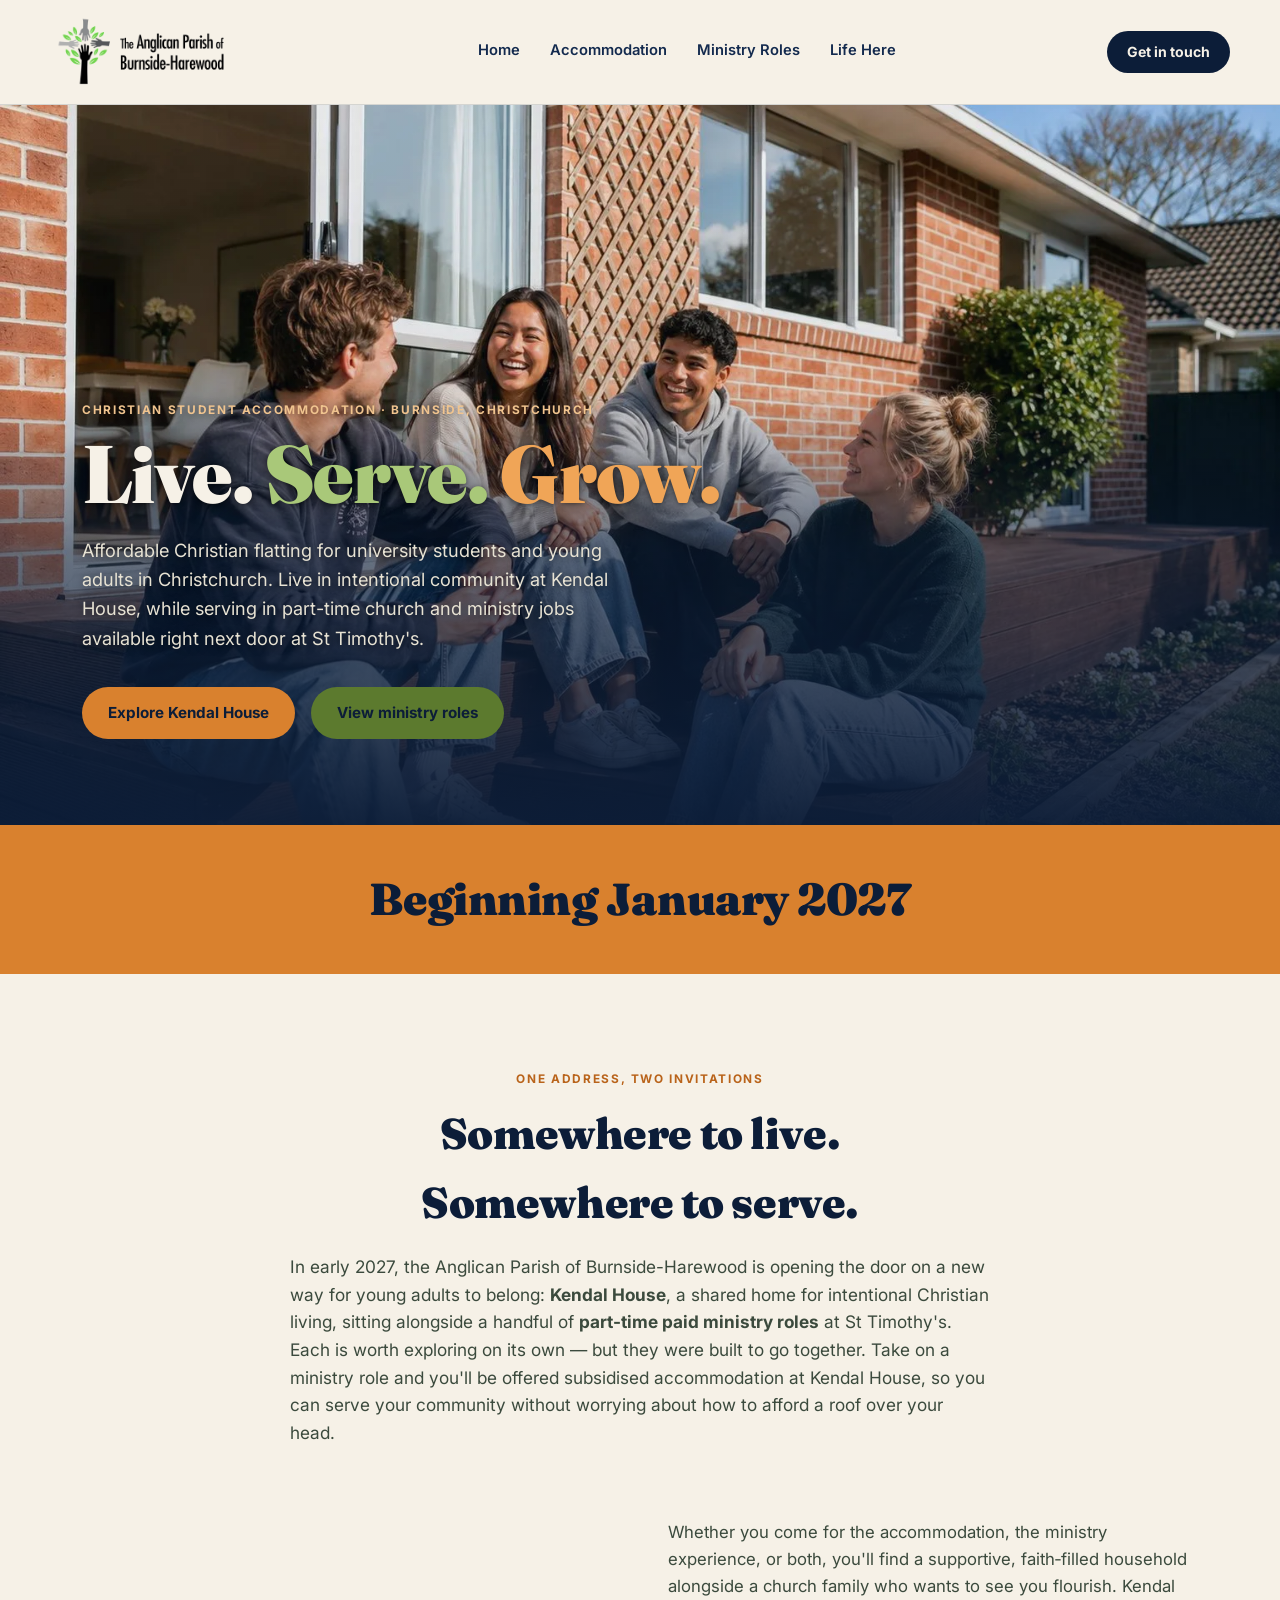
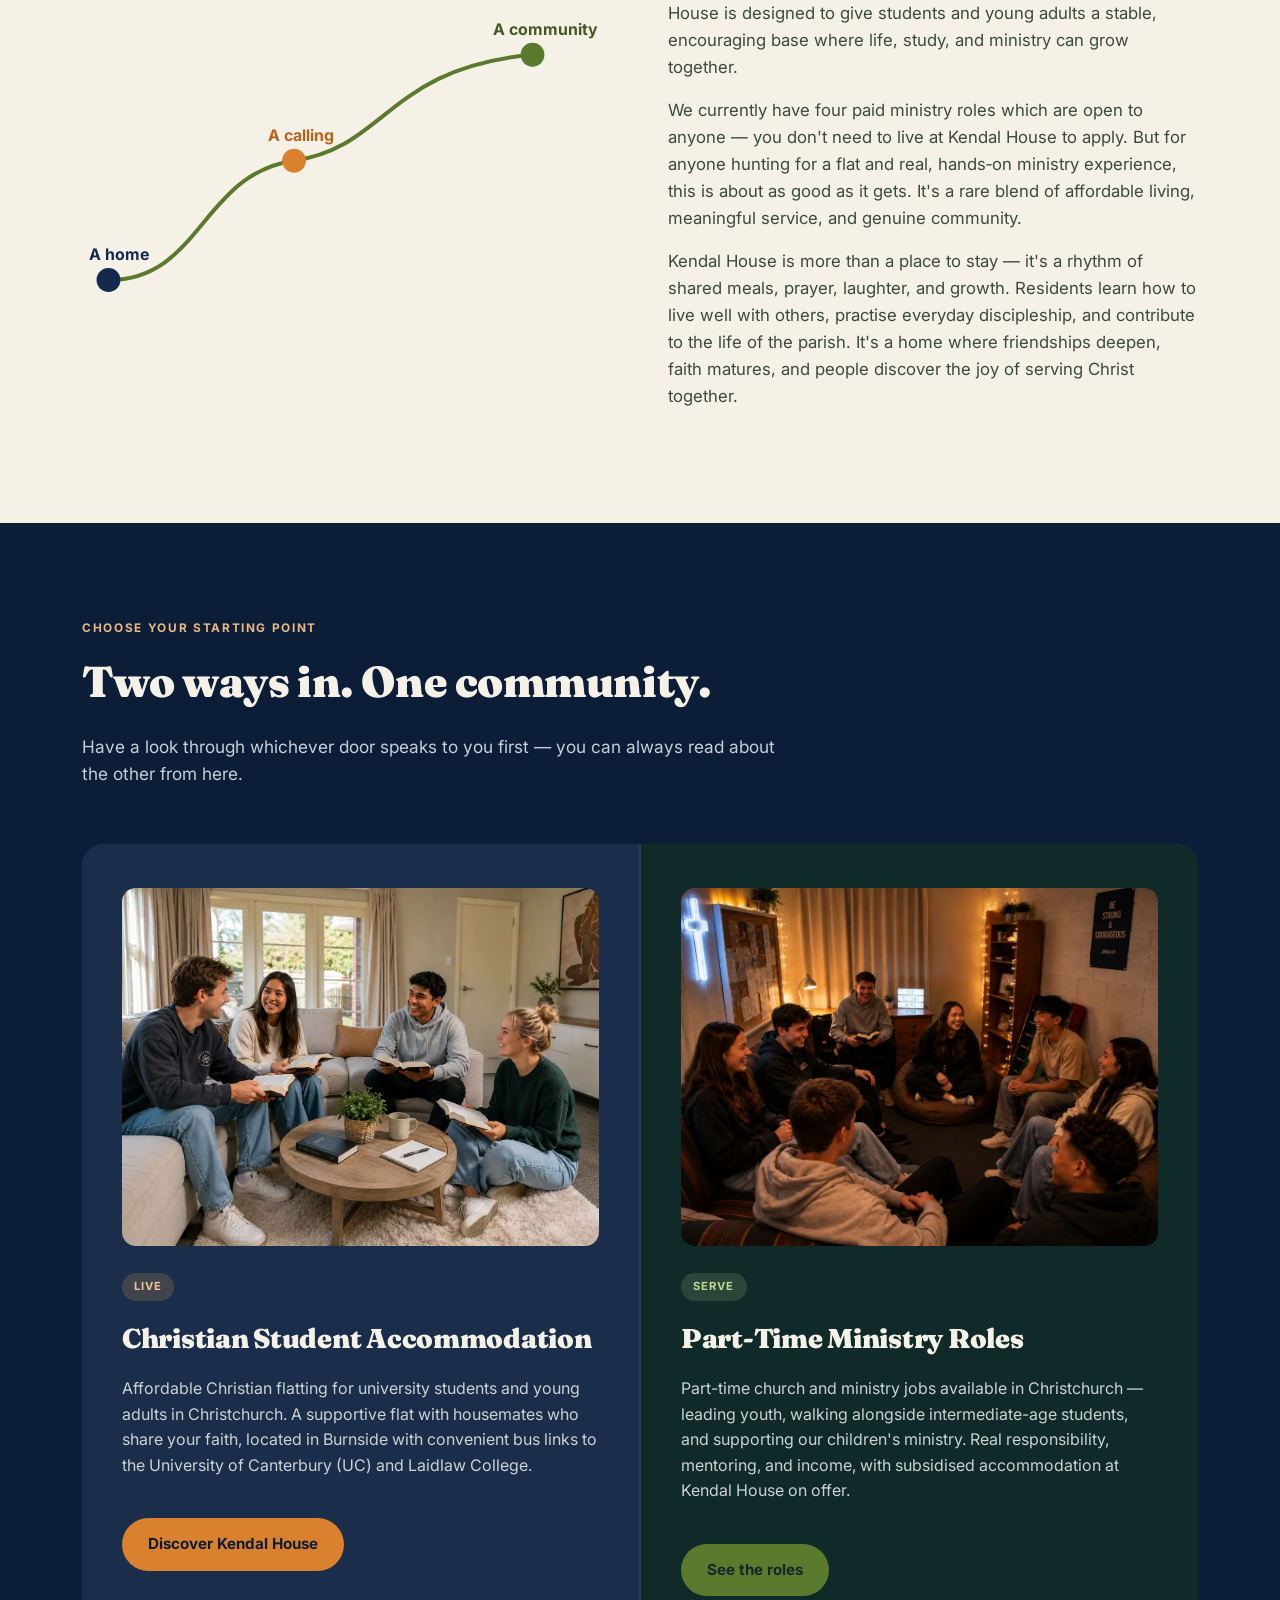
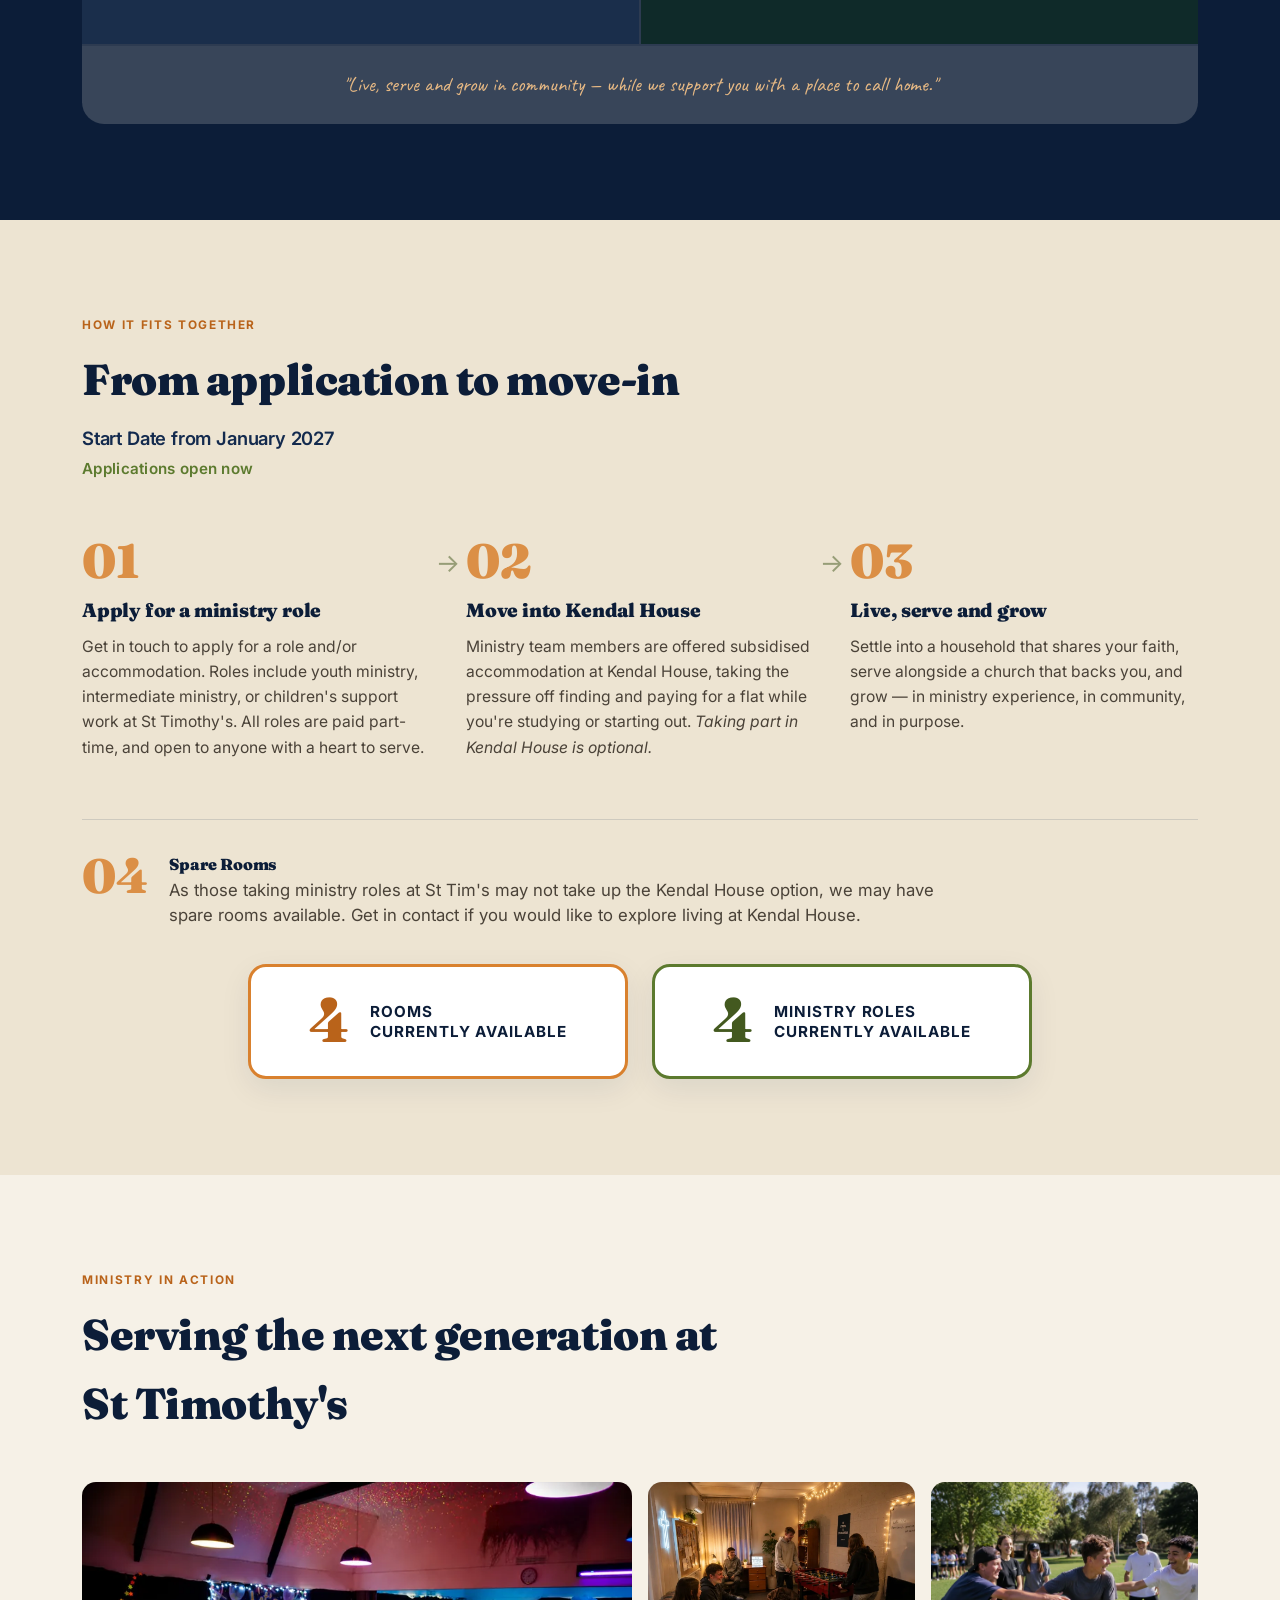
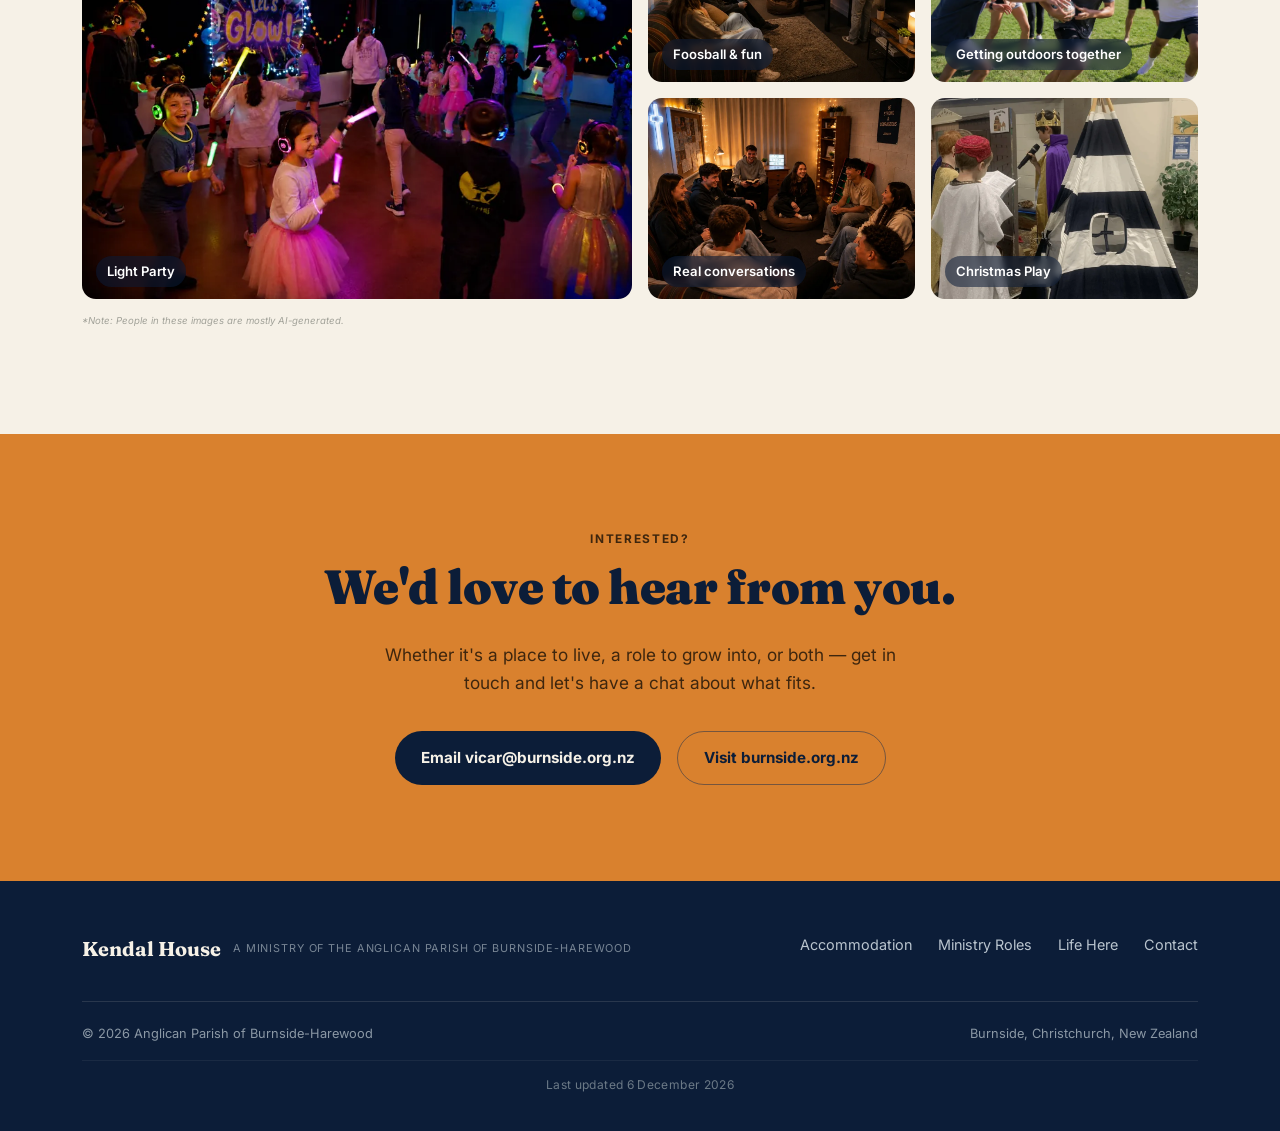
==== commit 08e4d8f6: "Optimise large ministry photographs with responsive WebP variants" ====
--- a/index.html
+++ b/index.html
@@ -13,8 +13,8 @@
 <meta charset="UTF-8">
 <meta name="viewport" content="width=device-width, initial-scale=1.0">
 <meta name="robots" content="index, follow, max-image-preview:large, max-snippet:-1, max-video-preview:-1">
-<title>Kendal House — Christian Student Accommodation & Ministry Jobs | Christchurch</title>
-<meta name="description" content="Kendal House offers affordable Christian student accommodation and flatting for university students and young adults in Christchurch, with part-time church and ministry jobs available at St Timothy's.">
+<title>Kendal House | Christian Accommodation & Ministry Jobs Christchurch</title>
+<meta name="description" content="Kendal House offers Christian accommodation for students and young adults in Christchurch, alongside paid part-time youth and children's ministry roles.">
 <link rel="canonical" href="https://kendalhouse.nz/">
 <link rel="dns-prefetch" href="https://www.googletagmanager.com">
 
@@ -26,8 +26,8 @@
 
 <!-- Open Graph -->
 <meta property="og:type" content="website">
-<meta property="og:title" content="Kendal House — Christian Student Accommodation & Ministry Jobs | Christchurch">
-<meta property="og:description" content="Affordable Christian flatting for university students and young adults in Christchurch, with part-time church and ministry jobs available at St Timothy's Anglican Church.">
+<meta property="og:title" content="Kendal House | Christian Accommodation & Ministry Jobs Christchurch">
+<meta property="og:description" content="Christian accommodation for students and young adults in Christchurch, alongside paid part-time youth and children's ministry roles at St Timothy's.">
 <meta property="og:url" content="https://kendalhouse.nz/">
 <meta property="og:image" content="https://kendalhouse.nz/assets/housemates-chatting-front-deck.jpg">
 <meta property="og:locale" content="en_NZ">
@@ -35,12 +35,12 @@
 
 <!-- Twitter Card -->
 <meta name="twitter:card" content="summary_large_image">
-<meta name="twitter:title" content="Kendal House — Christian Student Accommodation & Ministry Jobs | Christchurch">
-<meta name="twitter:description" content="Affordable Christian flatting for university students and young adults, with part-time church and ministry jobs available in Christchurch.">
+<meta name="twitter:title" content="Kendal House | Christian Accommodation & Ministry Jobs Christchurch">
+<meta name="twitter:description" content="Christian accommodation for students and young adults in Christchurch, alongside paid part-time youth and children's ministry roles.">
 <meta name="twitter:image" content="https://kendalhouse.nz/assets/housemates-chatting-front-deck.jpg">
 
 <!-- Favicon -->
-<link rel="icon" type="image/svg+xml" href="favicon.svg">
+<link rel="icon" type="image/svg+xml" href="favicon.svg?v=3">
 <link rel="icon" type="image/png" sizes="32x32" href="favicon.png">
 <link rel="icon" href="favicon.ico" sizes="any">
 <link rel="apple-touch-icon" href="apple-touch-icon.png">
@@ -266,7 +266,7 @@
       <h2>Serving the next generation at <br>St Timothy's</h2>
     </div>
     <div class="gallery-grid" style="margin-top:44px;">
-      <figure class="g1"><picture><source srcset="assets/kids-glow-party.webp" type="image/webp"><img src="assets/kids-glow-party.png" alt="Kids dancing with glow sticks at a youth ministry glow party" loading="lazy"></picture><figcaption>Light Party</figcaption></figure>
+      <figure class="g1"><img src="assets/kids-glow-party.webp" alt="Kids dancing with glow sticks at a youth ministry glow party" loading="lazy" srcset="assets/kids-glow-party-400.webp 400w, assets/kids-glow-party-800.webp 800w, assets/kids-glow-party.webp 1200w, assets/kids-glow-party-1448.webp 1448w" sizes="(max-width: 640px) calc(100vw - 40px), (max-width: 760px) calc(100vw - 64px), (max-width: 1180px) calc((100vw - 80px) / 2), 550px" width="1200" height="900" decoding="async"><figcaption>Light Party</figcaption></figure>
       <figure><picture><source srcset="assets/youth-fun.webp" type="image/webp"><img src="assets/youth-fun.jpg" alt="Teens playing foosball at youth group" loading="lazy"></picture><figcaption>Foosball & fun</figcaption></figure>
       <figure><picture><source srcset="assets/young-people-touch-rugby-outdoors.webp" type="image/webp"><img src="assets/young-people-touch-rugby-outdoors.jpg" alt="Young people playing touch rugby outdoors" loading="lazy"></picture><figcaption>Getting outdoors together</figcaption></figure>
       <figure><picture><source srcset="assets/youth-study.webp" type="image/webp"><img src="assets/youth-study.jpg" alt="Youth group reading the Bible and studying together" loading="lazy"></picture><figcaption>Real conversations</figcaption></figure>
--- a/style.css
+++ b/style.css
@@ -886,3 +886,24 @@
   .cost-card p strong {
     color: var(--navy-deep);
   }
+
+/* ---------- 2027 accommodation applications announcement ---------- */
+.applications-banner {
+  background: var(--navy-deep);
+  border-top: 5px solid #70D44B;
+  border-bottom: 5px solid #70D44B;
+  text-align: center;
+  padding: 26px 0;
+}
+.applications-banner p {
+  margin: 0;
+  color: var(--cream);
+  font-family: 'Fraunces', serif;
+  font-weight: 900;
+  font-size: clamp(1.45rem, 3.4vw, 2.5rem);
+  line-height: 1.25;
+  letter-spacing: -0.01em;
+}
+@media (max-width: 640px) {
+  .applications-banner { padding: 22px 0; }
+}
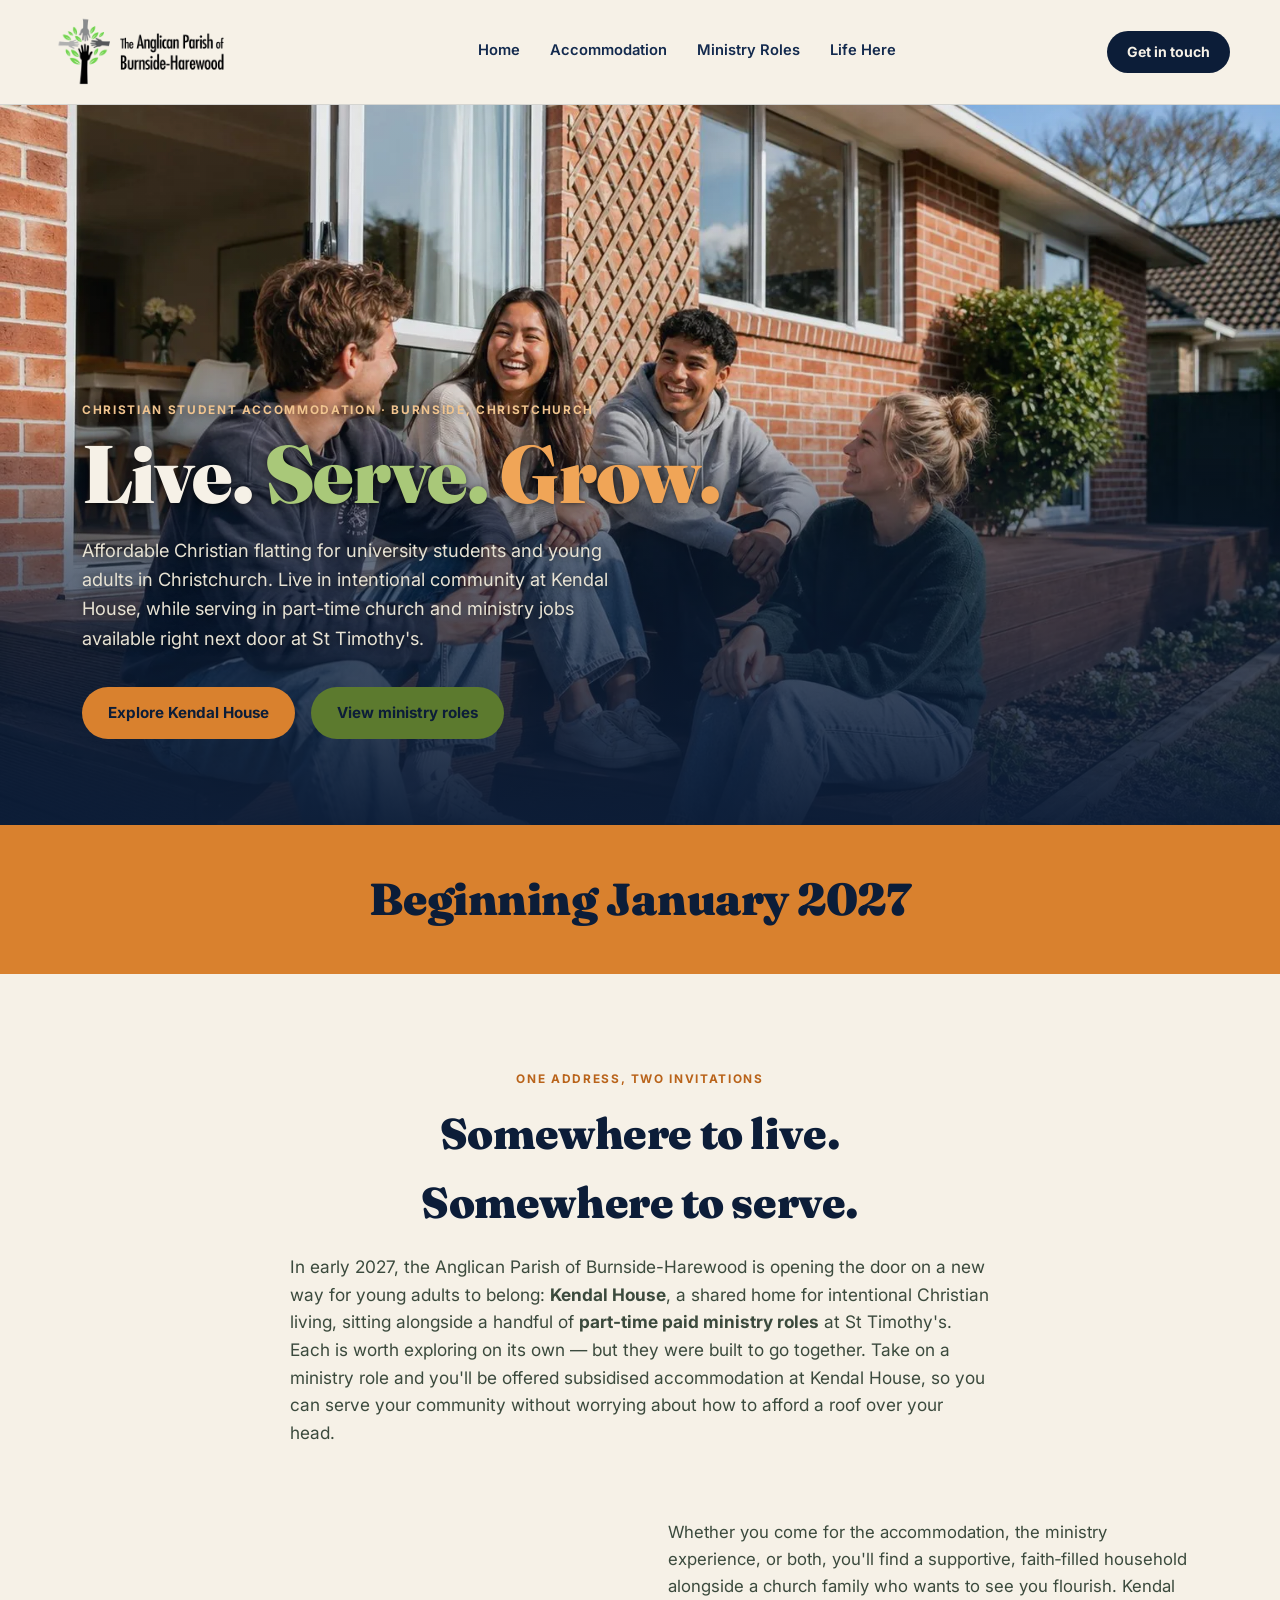
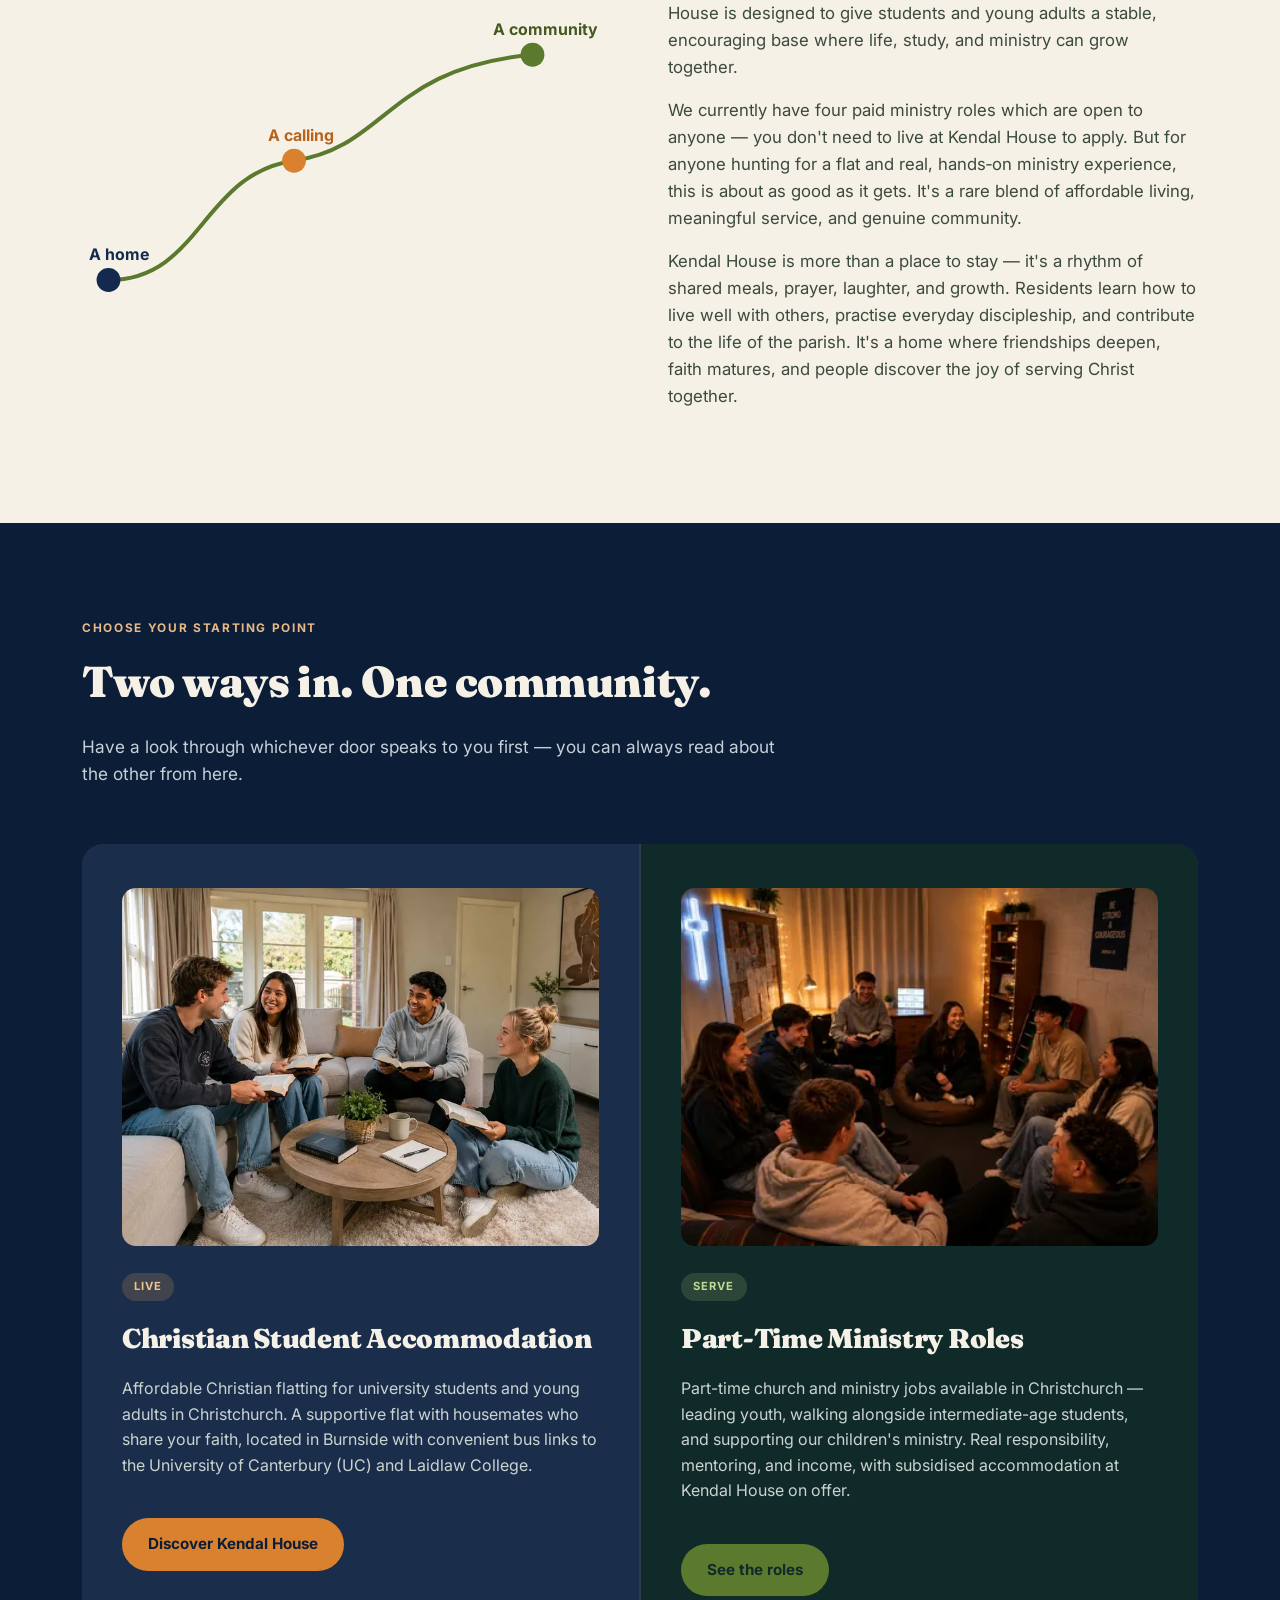
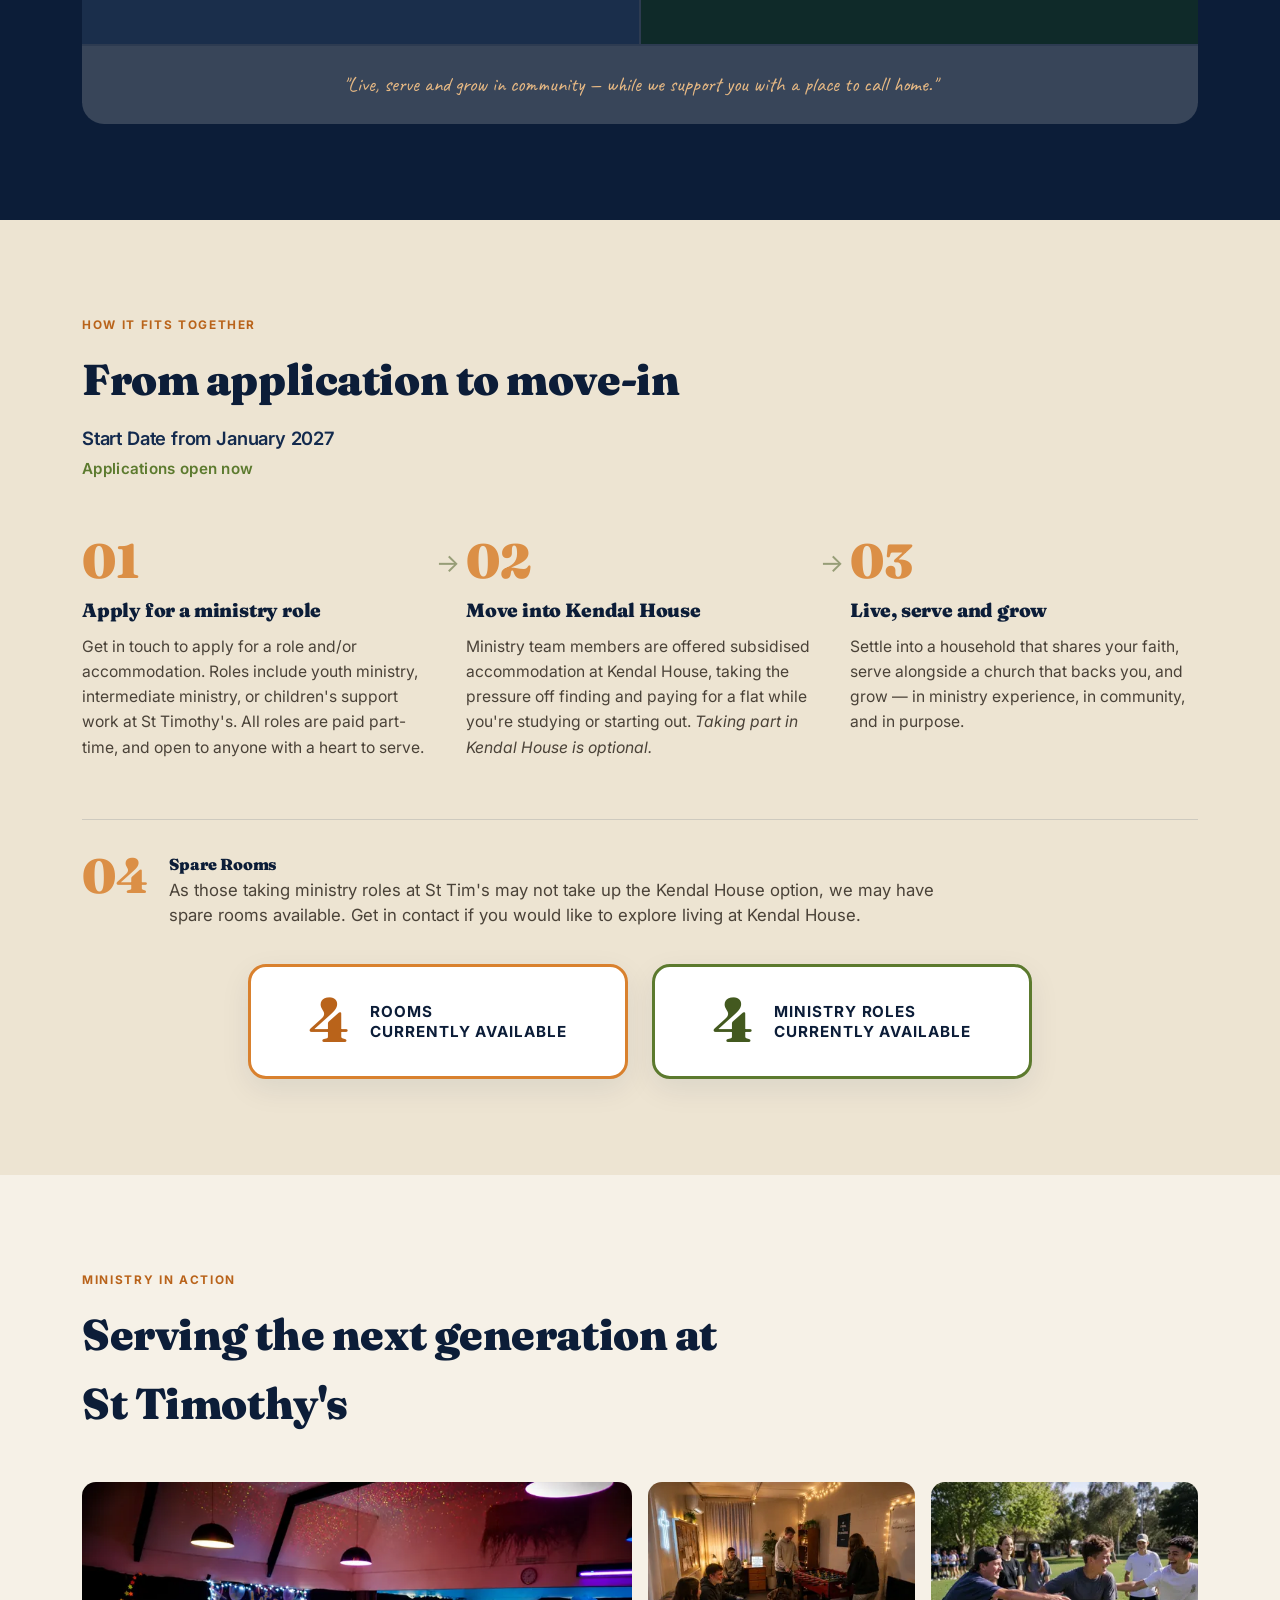
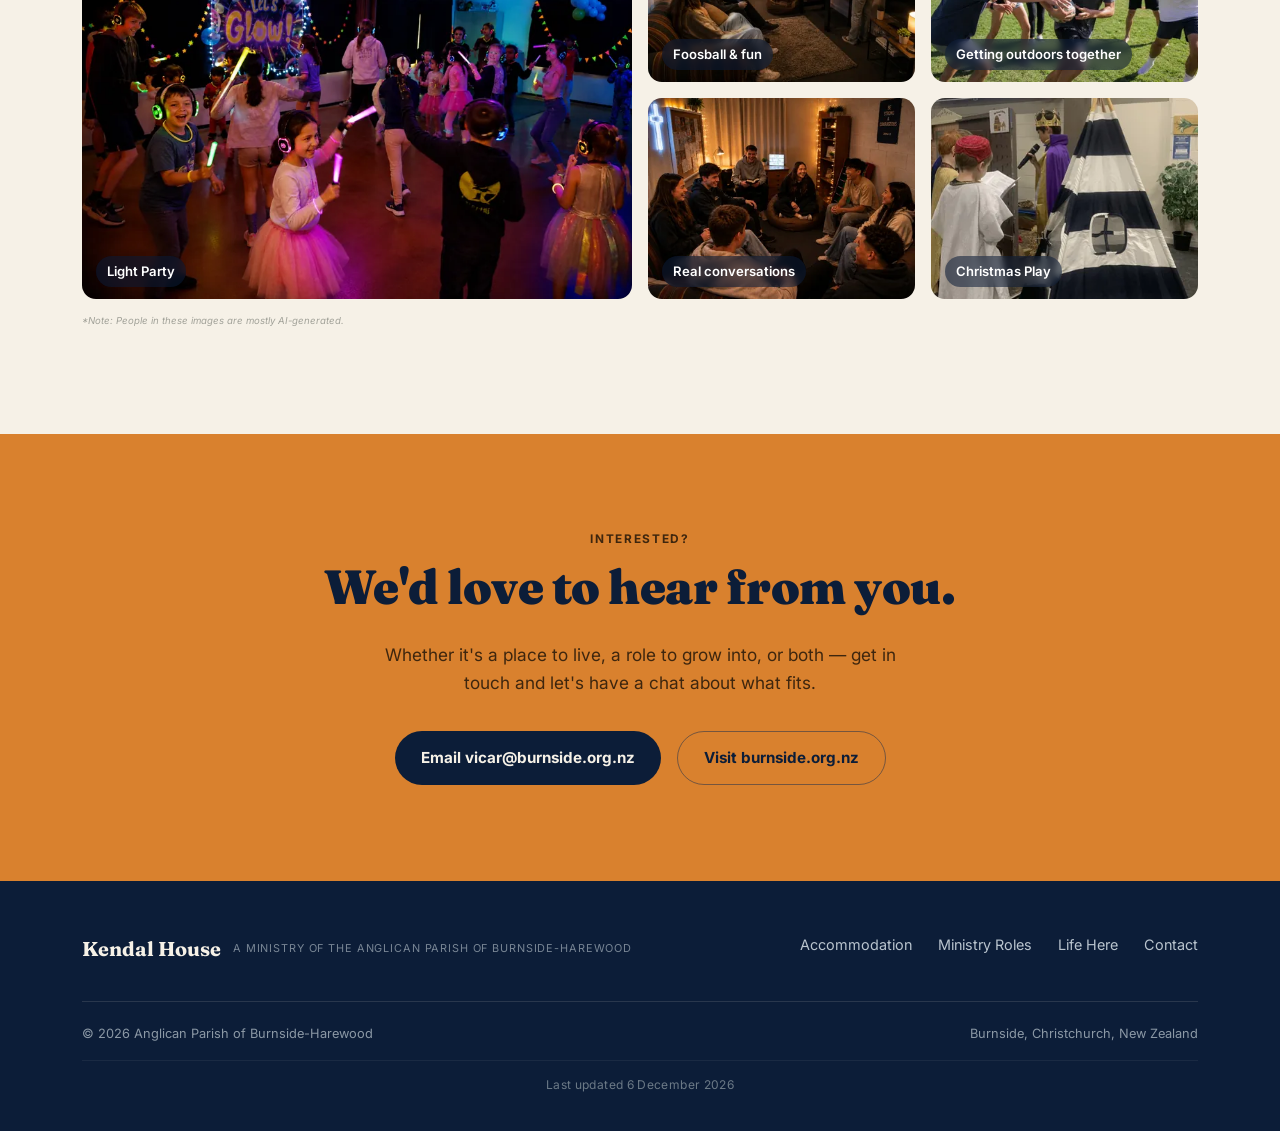
==== commit f22d68dd: "Add responsive WebP variants for opening and gallery photographs" ====
--- a/index.html
+++ b/index.html
@@ -29,7 +29,7 @@
 <meta property="og:title" content="Kendal House | Christian Accommodation & Ministry Jobs Christchurch">
 <meta property="og:description" content="Christian accommodation for students and young adults in Christchurch, alongside paid part-time youth and children's ministry roles at St Timothy's.">
 <meta property="og:url" content="https://kendalhouse.nz/">
-<meta property="og:image" content="https://kendalhouse.nz/assets/housemates-chatting-front-deck.jpg">
+<meta property="og:image" content="https://kendalhouse.nz/assets/housemates-chatting-front-deck.webp">
 <meta property="og:locale" content="en_NZ">
 <meta property="og:site_name" content="Kendal House">
 
@@ -37,7 +37,7 @@
 <meta name="twitter:card" content="summary_large_image">
 <meta name="twitter:title" content="Kendal House | Christian Accommodation & Ministry Jobs Christchurch">
 <meta name="twitter:description" content="Christian accommodation for students and young adults in Christchurch, alongside paid part-time youth and children's ministry roles.">
-<meta name="twitter:image" content="https://kendalhouse.nz/assets/housemates-chatting-front-deck.jpg">
+<meta name="twitter:image" content="https://kendalhouse.nz/assets/housemates-chatting-front-deck.webp">
 
 <!-- Favicon -->
 <link rel="icon" type="image/svg+xml" href="favicon.svg?v=3">
@@ -143,7 +143,7 @@
 <main>
 
 <section class="hero">
-  <picture><source srcset="assets/housemates-chatting-front-deck.webp" type="image/webp"><img src="assets/housemates-chatting-front-deck.jpg" alt="Kendal House housemates chatting together on their front deck" fetchpriority="high" decoding="async"></picture>
+  <img src="assets/housemates-chatting-front-deck.webp" alt="Kendal House housemates chatting together on their front deck" fetchpriority="high" decoding="async" srcset="assets/housemates-chatting-front-deck-400.webp 400w, assets/housemates-chatting-front-deck-800.webp 800w, assets/housemates-chatting-front-deck-1200.webp 1200w, assets/housemates-chatting-front-deck.webp 1537w" sizes="max(100vw, 120vh)" width="1537" height="1023">
   <div class="hero-content">
     <div class="eyebrow">Christian Student Accommodation · Burnside, Christchurch</div>
     <h1>Live. <span class="serve">Serve.</span> <span class="grow">Grow.</span></h1>
@@ -196,14 +196,14 @@
     </div>
     <div class="pillar-grid">
       <div class="pillar live" id="accommodation">
-        <div class="pillar-photo"><picture><source srcset="assets/bible-study-kendal-house-lounge.webp" type="image/webp"><img src="assets/bible-study-kendal-house-lounge.jpg" alt="Young adults reading the Bible together in the Kendal House lounge" loading="lazy"></picture></div>
+        <div class="pillar-photo"><img src="assets/bible-study-kendal-house-lounge.webp" alt="Young adults reading the Bible together in the Kendal House lounge" loading="lazy" decoding="async" srcset="assets/bible-study-kendal-house-lounge-400.webp 400w, assets/bible-study-kendal-house-lounge-800.webp 800w, assets/bible-study-kendal-house-lounge-1200.webp 1200w, assets/bible-study-kendal-house-lounge.webp 1400w" sizes="(max-width: 640px) calc(100vw - 120px), (max-width: 860px) calc(100vw - 144px), (max-width: 1180px) calc((100vw - 226px) / 2), 477px" width="1400" height="931"></div>
         <span class="tag">Live</span>
         <h3>Christian Student Accommodation</h3>
         <p>Affordable Christian flatting for university students and young adults in Christchurch. A supportive flat with housemates who share your faith, located in Burnside with convenient bus links to the University of Canterbury (UC) and Laidlaw College.</p>
         <a class="btn" href="accommodation.html">Discover Kendal House</a>
       </div>
       <div class="pillar serve" id="roles">
-        <div class="pillar-photo"><picture><source srcset="assets/youth-study.webp" type="image/webp"><img src="assets/youth-study.jpg" alt="Youth group reading the Bible and studying together" loading="lazy"></picture></div>
+        <div class="pillar-photo"><img src="assets/youth-study.webp" alt="Youth group reading the Bible and studying together" loading="lazy" decoding="async" srcset="assets/youth-study-400.webp 400w, assets/youth-study-800.webp 800w, assets/youth-study.webp 1024w" sizes="(max-width: 640px) calc(100vw - 120px), (max-width: 860px) calc(100vw - 144px), (max-width: 1180px) calc((100vw - 226px) / 2), 477px" width="1024" height="768"></div>
         <span class="tag">Serve</span>
         <h3>Part-Time Ministry Roles</h3>
         <p>Part-time church and ministry jobs available in Christchurch — leading youth, walking alongside intermediate-age students, and supporting our children's ministry. Real responsibility, mentoring, and income, with subsidised accommodation at Kendal House on offer.</p>
@@ -267,10 +267,10 @@
     </div>
     <div class="gallery-grid" style="margin-top:44px;">
       <figure class="g1"><img src="assets/kids-glow-party.webp" alt="Kids dancing with glow sticks at a youth ministry glow party" loading="lazy" srcset="assets/kids-glow-party-400.webp 400w, assets/kids-glow-party-800.webp 800w, assets/kids-glow-party.webp 1200w, assets/kids-glow-party-1448.webp 1448w" sizes="(max-width: 640px) calc(100vw - 40px), (max-width: 760px) calc(100vw - 64px), (max-width: 1180px) calc((100vw - 80px) / 2), 550px" width="1200" height="900" decoding="async"><figcaption>Light Party</figcaption></figure>
-      <figure><picture><source srcset="assets/youth-fun.webp" type="image/webp"><img src="assets/youth-fun.jpg" alt="Teens playing foosball at youth group" loading="lazy"></picture><figcaption>Foosball & fun</figcaption></figure>
-      <figure><picture><source srcset="assets/young-people-touch-rugby-outdoors.webp" type="image/webp"><img src="assets/young-people-touch-rugby-outdoors.jpg" alt="Young people playing touch rugby outdoors" loading="lazy"></picture><figcaption>Getting outdoors together</figcaption></figure>
-      <figure><picture><source srcset="assets/youth-study.webp" type="image/webp"><img src="assets/youth-study.jpg" alt="Youth group reading the Bible and studying together" loading="lazy"></picture><figcaption>Real conversations</figcaption></figure>
-      <figure><picture><source srcset="assets/christmas-play.webp" type="image/webp"><img src="assets/christmas-play.jpg" alt="Children performing in the Christmas play at St Timothy's" loading="lazy"></picture><figcaption>Christmas Play</figcaption></figure>
+      <figure><img src="assets/youth-fun.webp" alt="Teens playing foosball at youth group" loading="lazy" decoding="async" srcset="assets/youth-fun-400.webp 400w, assets/youth-fun-800.webp 800w, assets/youth-fun.webp 1024w" sizes="(max-width: 640px) calc((100vw - 56px) / 2), (max-width: 760px) calc((100vw - 80px) / 2), (max-width: 1180px) calc((100vw - 112px) / 4), 267px" width="1024" height="768"><figcaption>Foosball & fun</figcaption></figure>
+      <figure><img src="assets/young-people-touch-rugby-outdoors.webp" alt="Young people playing touch rugby outdoors" loading="lazy" decoding="async" srcset="assets/young-people-touch-rugby-outdoors-400.webp 400w, assets/young-people-touch-rugby-outdoors-800.webp 800w, assets/young-people-touch-rugby-outdoors-1200.webp 1200w, assets/young-people-touch-rugby-outdoors.webp 1400w" sizes="(max-width: 640px) calc((100vw - 56px) / 2), (max-width: 760px) calc((100vw - 80px) / 2), (max-width: 1180px) calc((100vw - 112px) / 4), 267px" width="1400" height="933"><figcaption>Getting outdoors together</figcaption></figure>
+      <figure><img src="assets/youth-study.webp" alt="Youth group reading the Bible and studying together" loading="lazy" decoding="async" srcset="assets/youth-study-400.webp 400w, assets/youth-study-800.webp 800w, assets/youth-study.webp 1024w" sizes="(max-width: 640px) calc((100vw - 56px) / 2), (max-width: 760px) calc((100vw - 80px) / 2), (max-width: 1180px) calc((100vw - 112px) / 4), 267px" width="1024" height="768"><figcaption>Real conversations</figcaption></figure>
+      <figure><img src="assets/christmas-play.webp" alt="Children performing in the Christmas play at St Timothy's" loading="lazy" decoding="async" srcset="assets/christmas-play-400.webp 400w, assets/christmas-play-800.webp 800w, assets/christmas-play.webp 1024w" sizes="(max-width: 640px) calc((100vw - 56px) / 2), (max-width: 760px) calc((100vw - 80px) / 2), (max-width: 1180px) calc((100vw - 112px) / 4), 267px" width="1024" height="682"><figcaption>Christmas Play</figcaption></figure>
     </div>
     <p class="image-disclaimer">*Note: People in these images are mostly AI-generated.</p>
   </div>
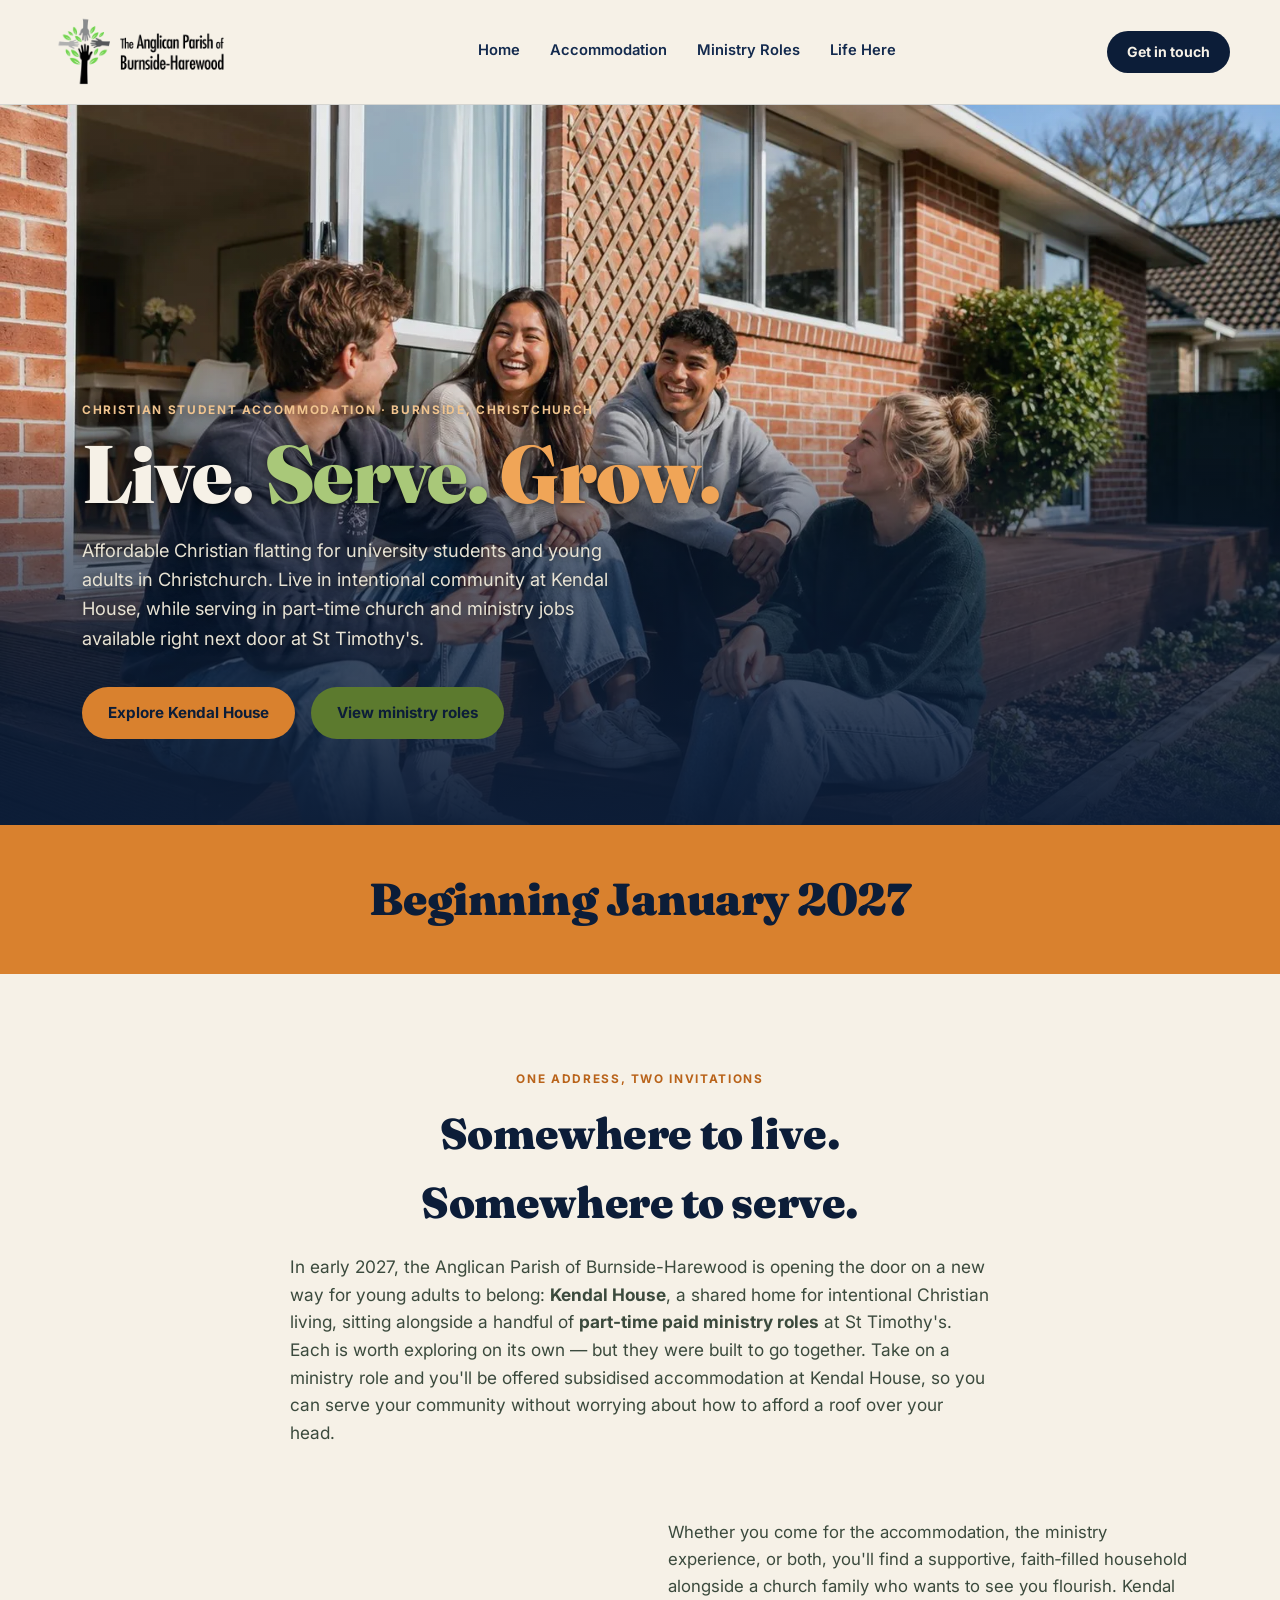
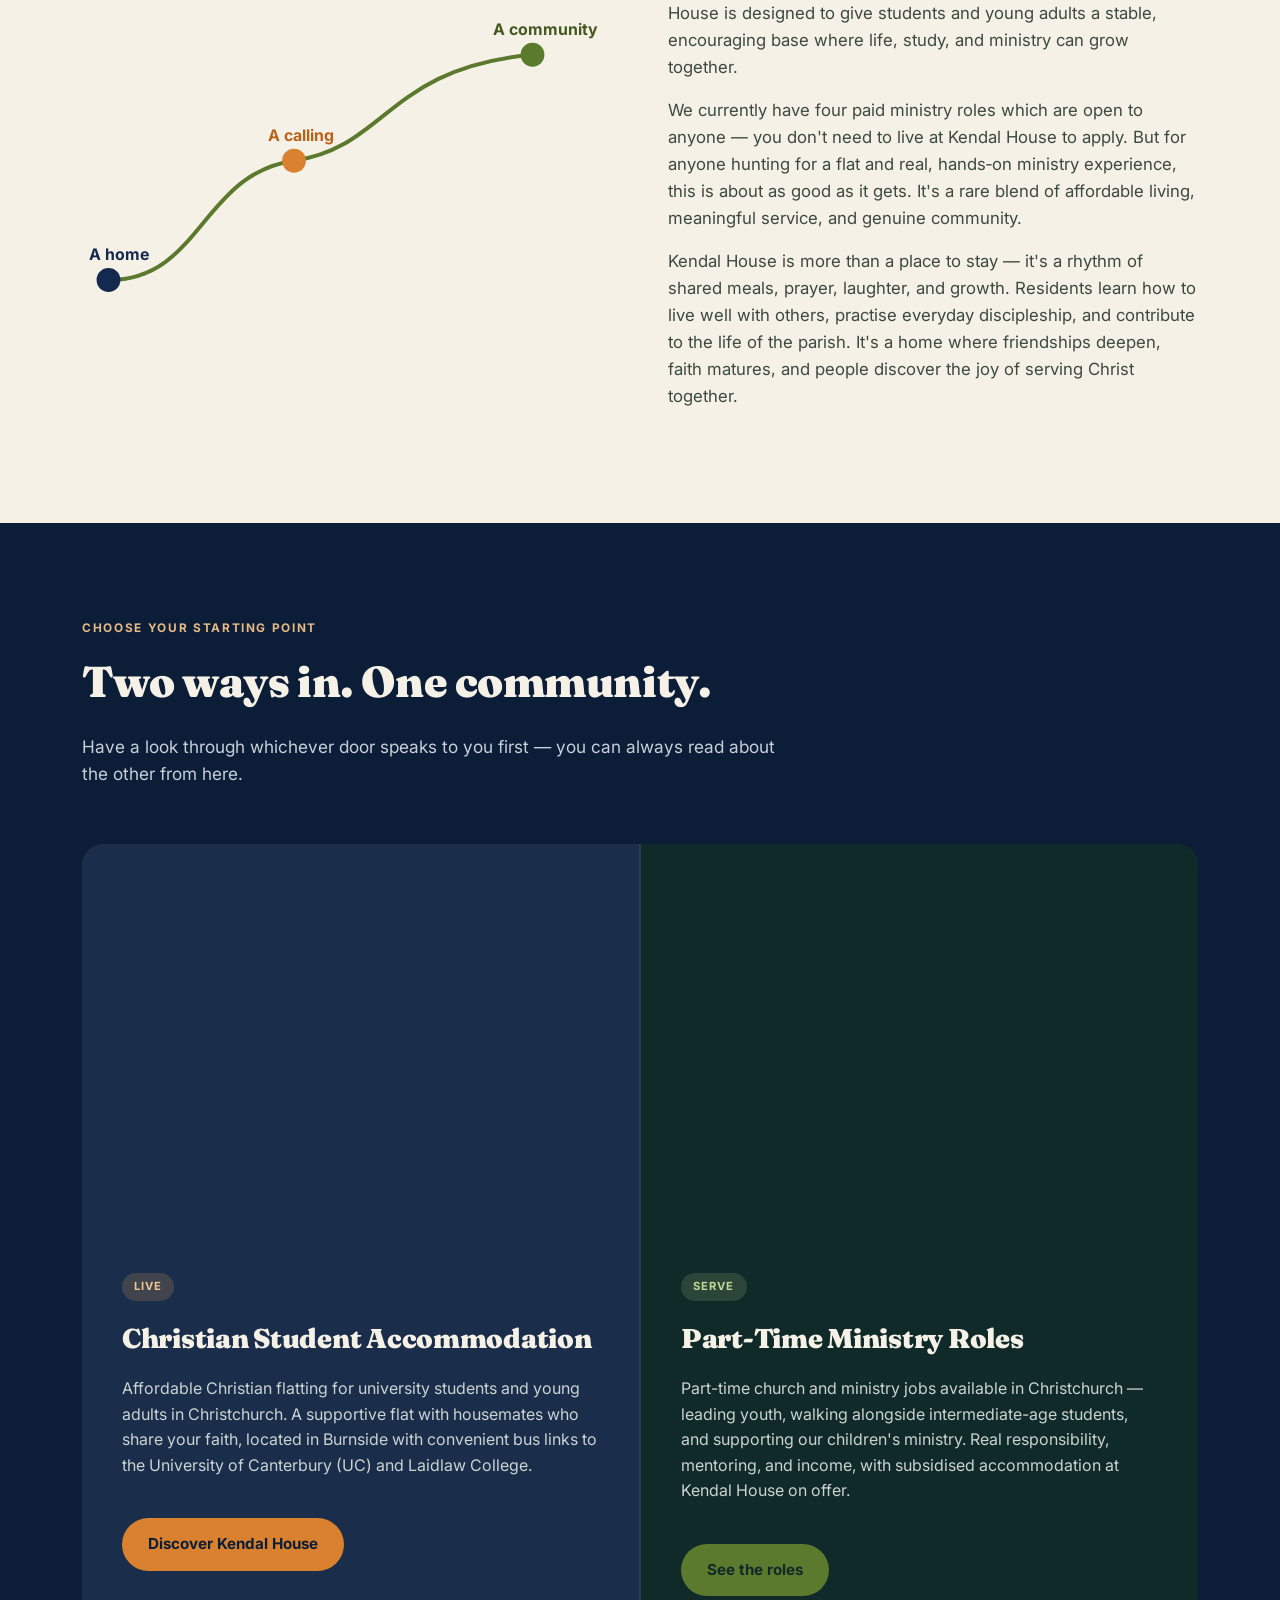
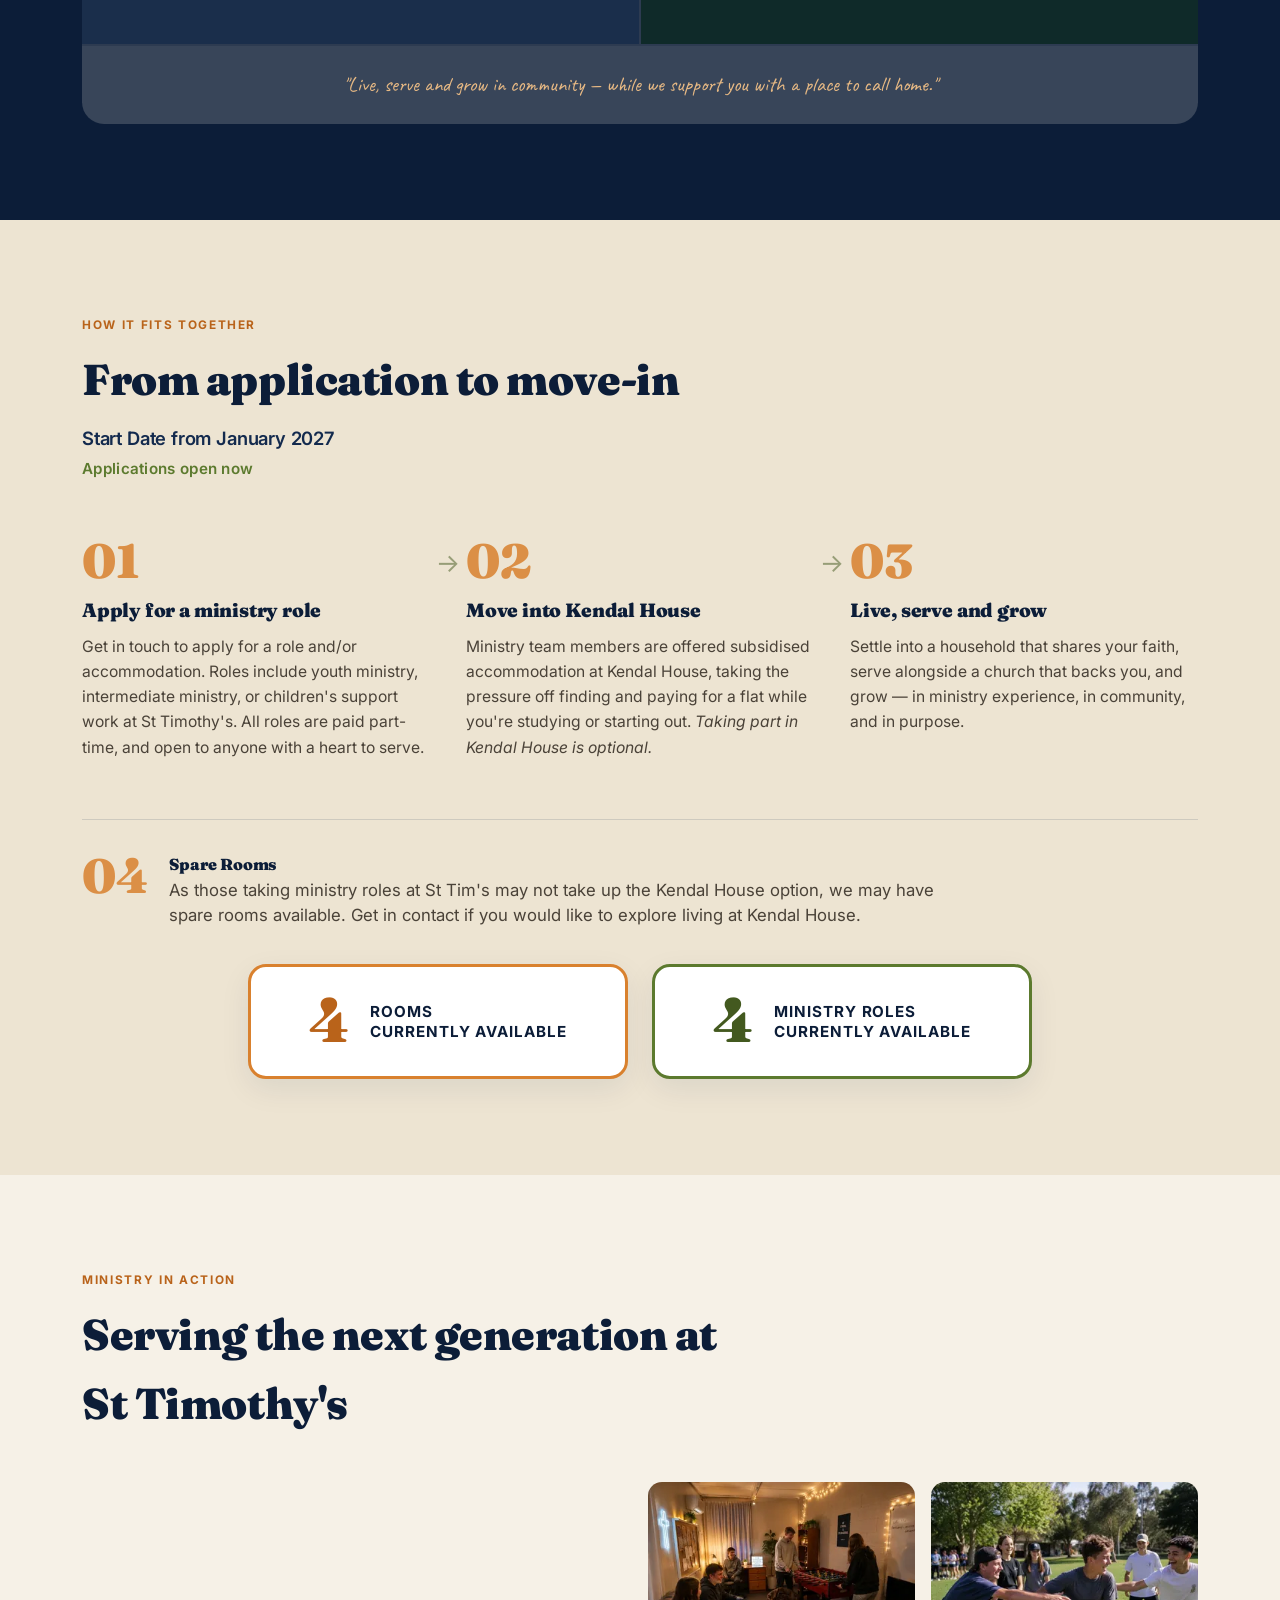
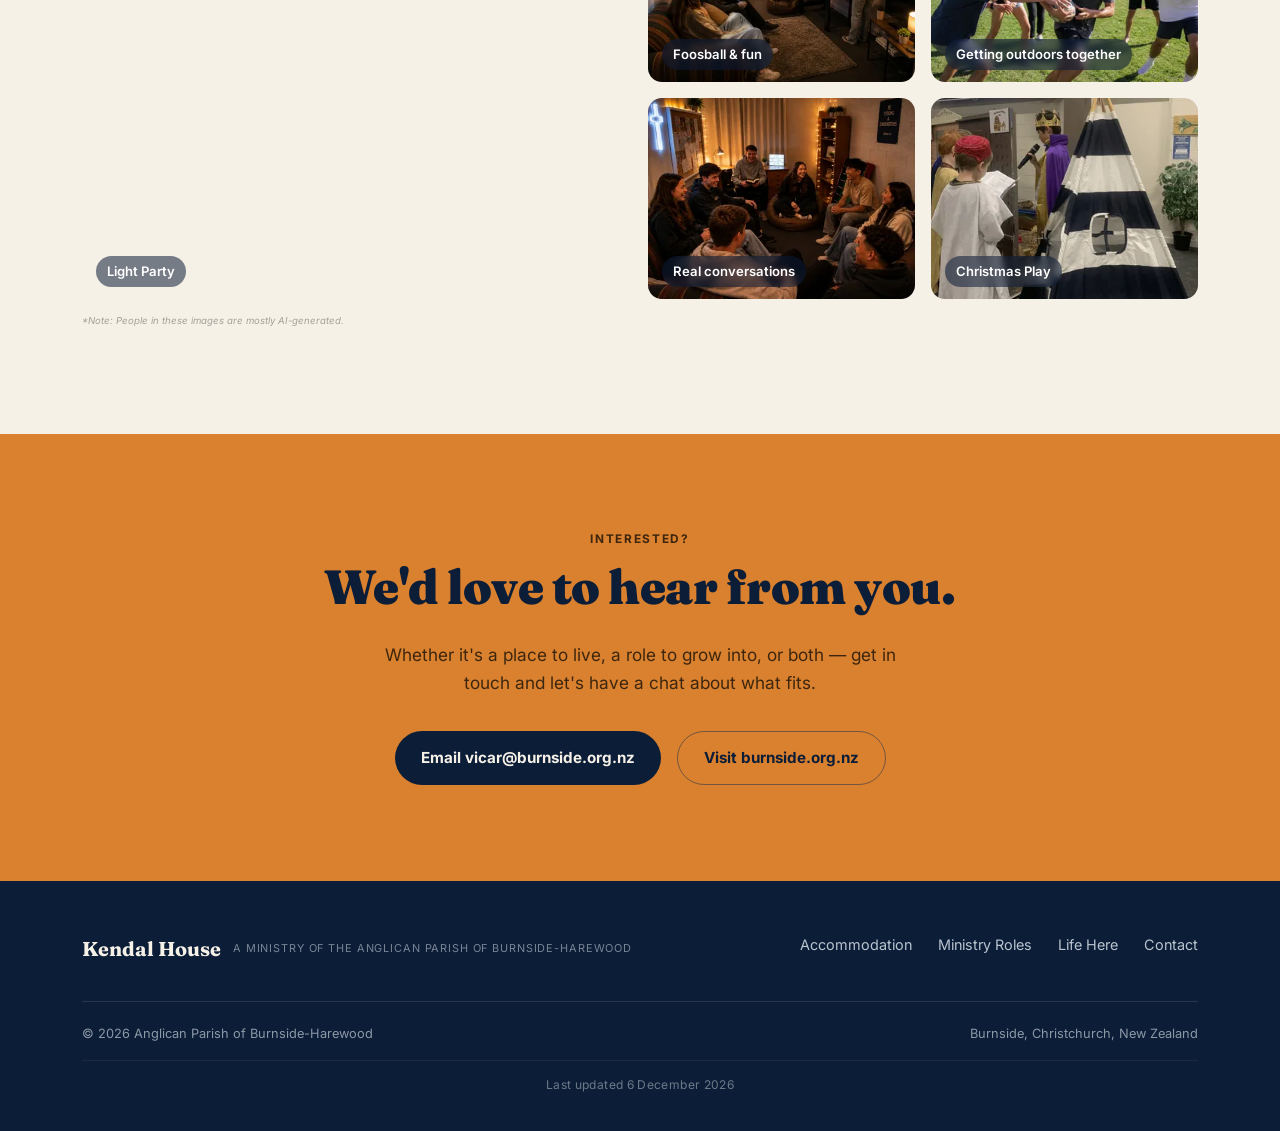
==== commit 9fee3f16: "Update all favicon formats to new orange and green artwork" ====
--- a/index.html
+++ b/index.html
@@ -40,10 +40,10 @@
 <meta name="twitter:image" content="https://kendalhouse.nz/assets/housemates-chatting-front-deck.webp">
 
 <!-- Favicon -->
-<link rel="icon" type="image/svg+xml" href="favicon.svg?v=3">
-<link rel="icon" type="image/png" sizes="32x32" href="favicon.png">
-<link rel="icon" href="favicon.ico" sizes="any">
-<link rel="apple-touch-icon" href="apple-touch-icon.png">
+<link rel="icon" type="image/svg+xml" href="favicon.svg?v=4">
+<link rel="icon" type="image/png" sizes="32x32" href="favicon.png?v=4">
+<link rel="icon" href="favicon.ico?v=4" sizes="any">
+<link rel="apple-touch-icon" sizes="180x180" href="apple-touch-icon.png?v=4">
 
 <link rel="preconnect" href="https://fonts.googleapis.com">
 <link rel="preconnect" href="https://fonts.gstatic.com" crossorigin>
--- a/style.css
+++ b/style.css
@@ -258,7 +258,7 @@
   .center{ text-align:center; }
   .lead-block{ max-width:700px; }
   .lead-block.center{ margin:0 auto; }
-  .lead-block h2{ font-size:clamp(1.9rem, 4vw, 2.7rem); margin-top:10px; }
+  .lead-block h1, .lead-block h2{ font-size:clamp(1.9rem, 4vw, 2.7rem); margin-top:10px; }
   .lead-block p{ margin-top:16px; font-size:1.08rem; color:#3B4A3D; }
 
   /* ---------- Intro tie-together ---------- */
@@ -416,7 +416,7 @@
   /* ---------- Roles snapshot ---------- */
   .roles{ background:var(--teal-deep); color:var(--cream); }
   .roles .eyebrow{ color:#BFDA95; }
-  .roles .lead-block h2{ color:var(--cream); }
+  .roles .lead-block h1, .roles .lead-block h2{ color:var(--cream); }
   .roles .lead-block p{ color:#CFE0DA; }
   .role-grid{
     display:grid; grid-template-columns:repeat(3,1fr); gap:24px; margin-top:52px;
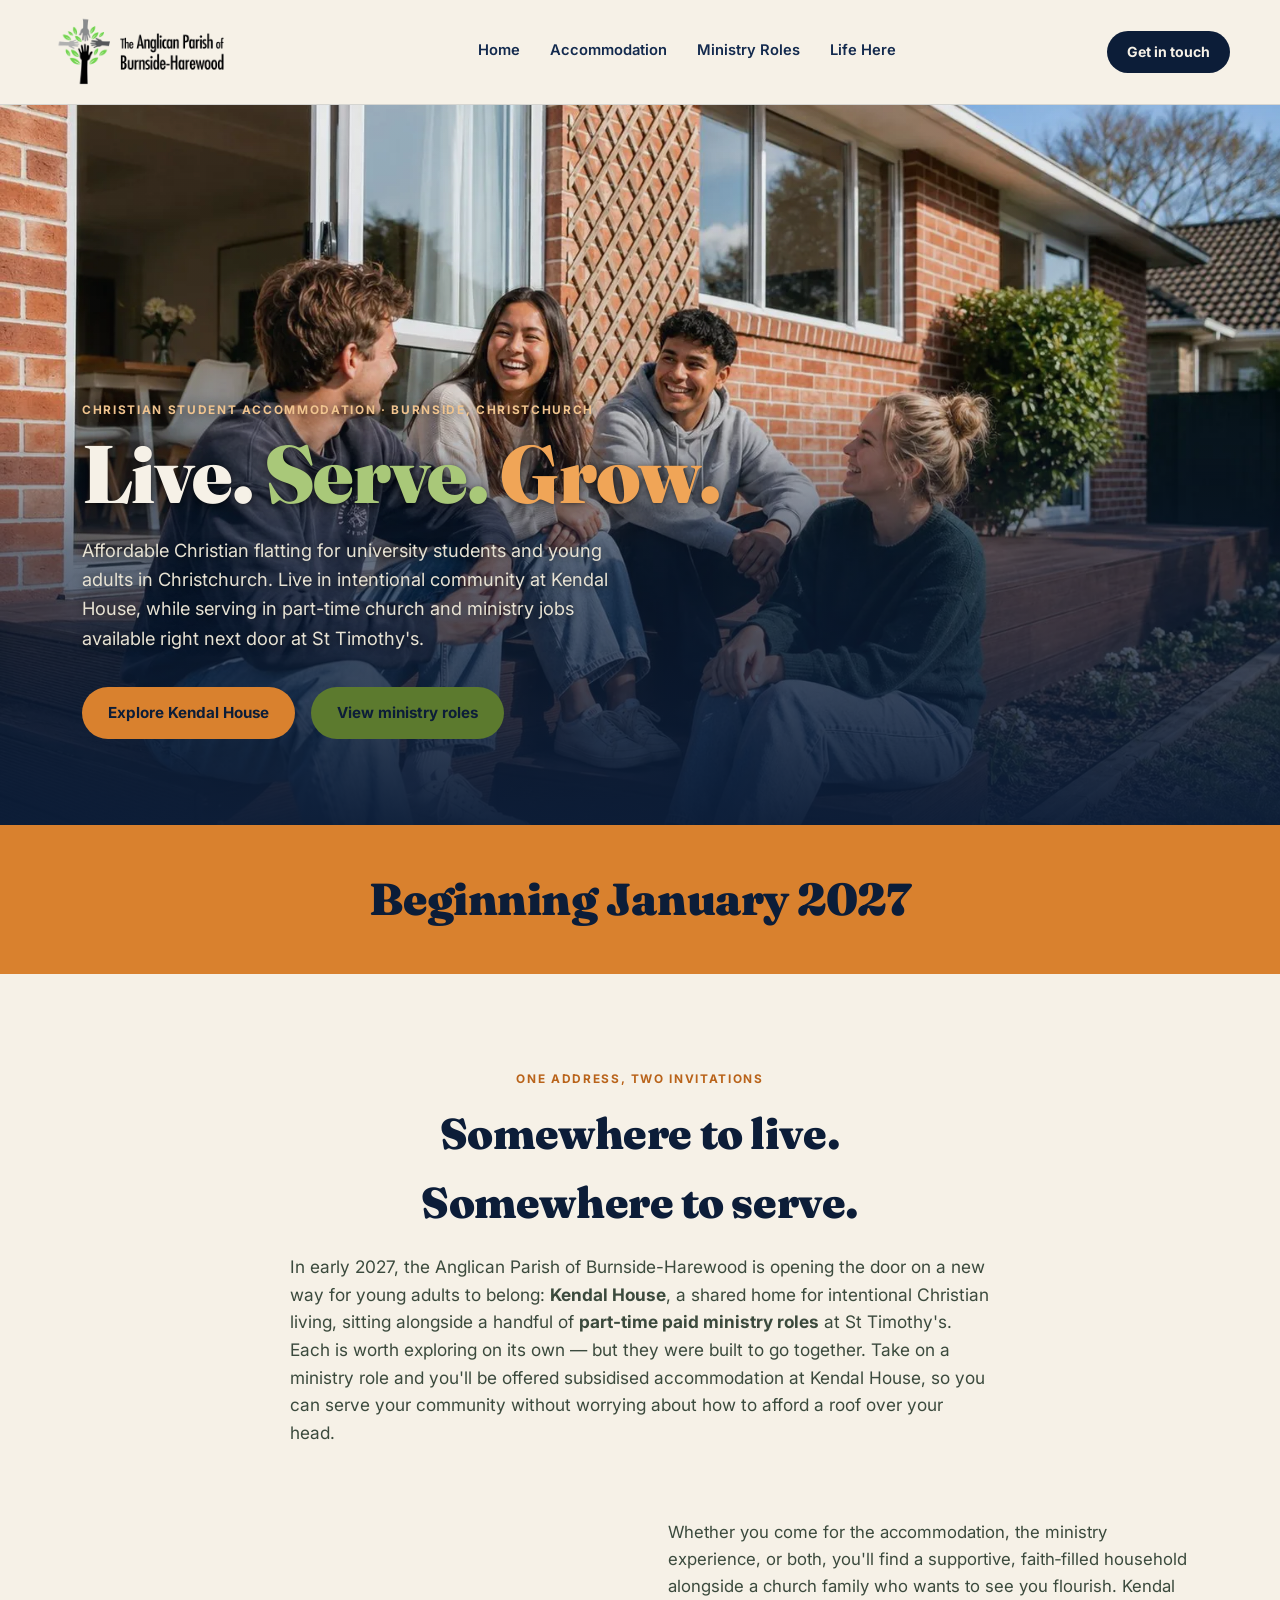
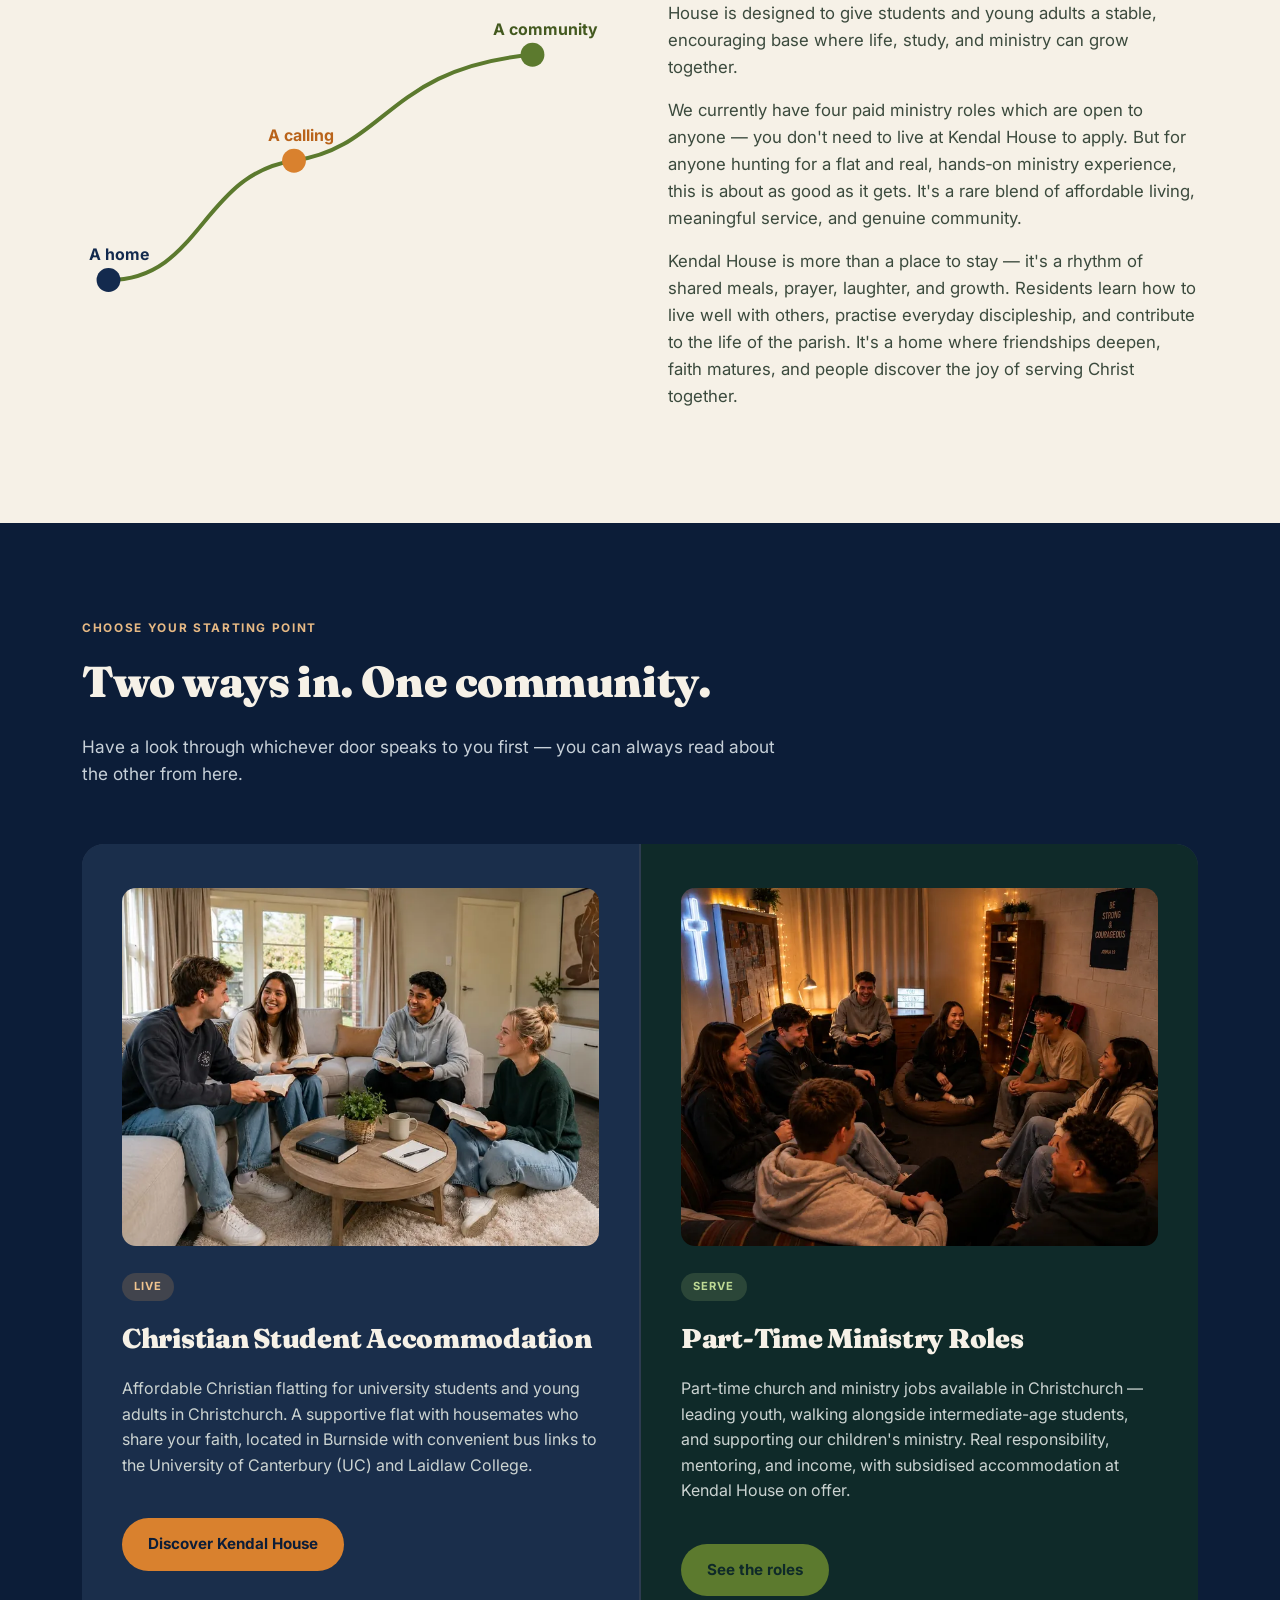
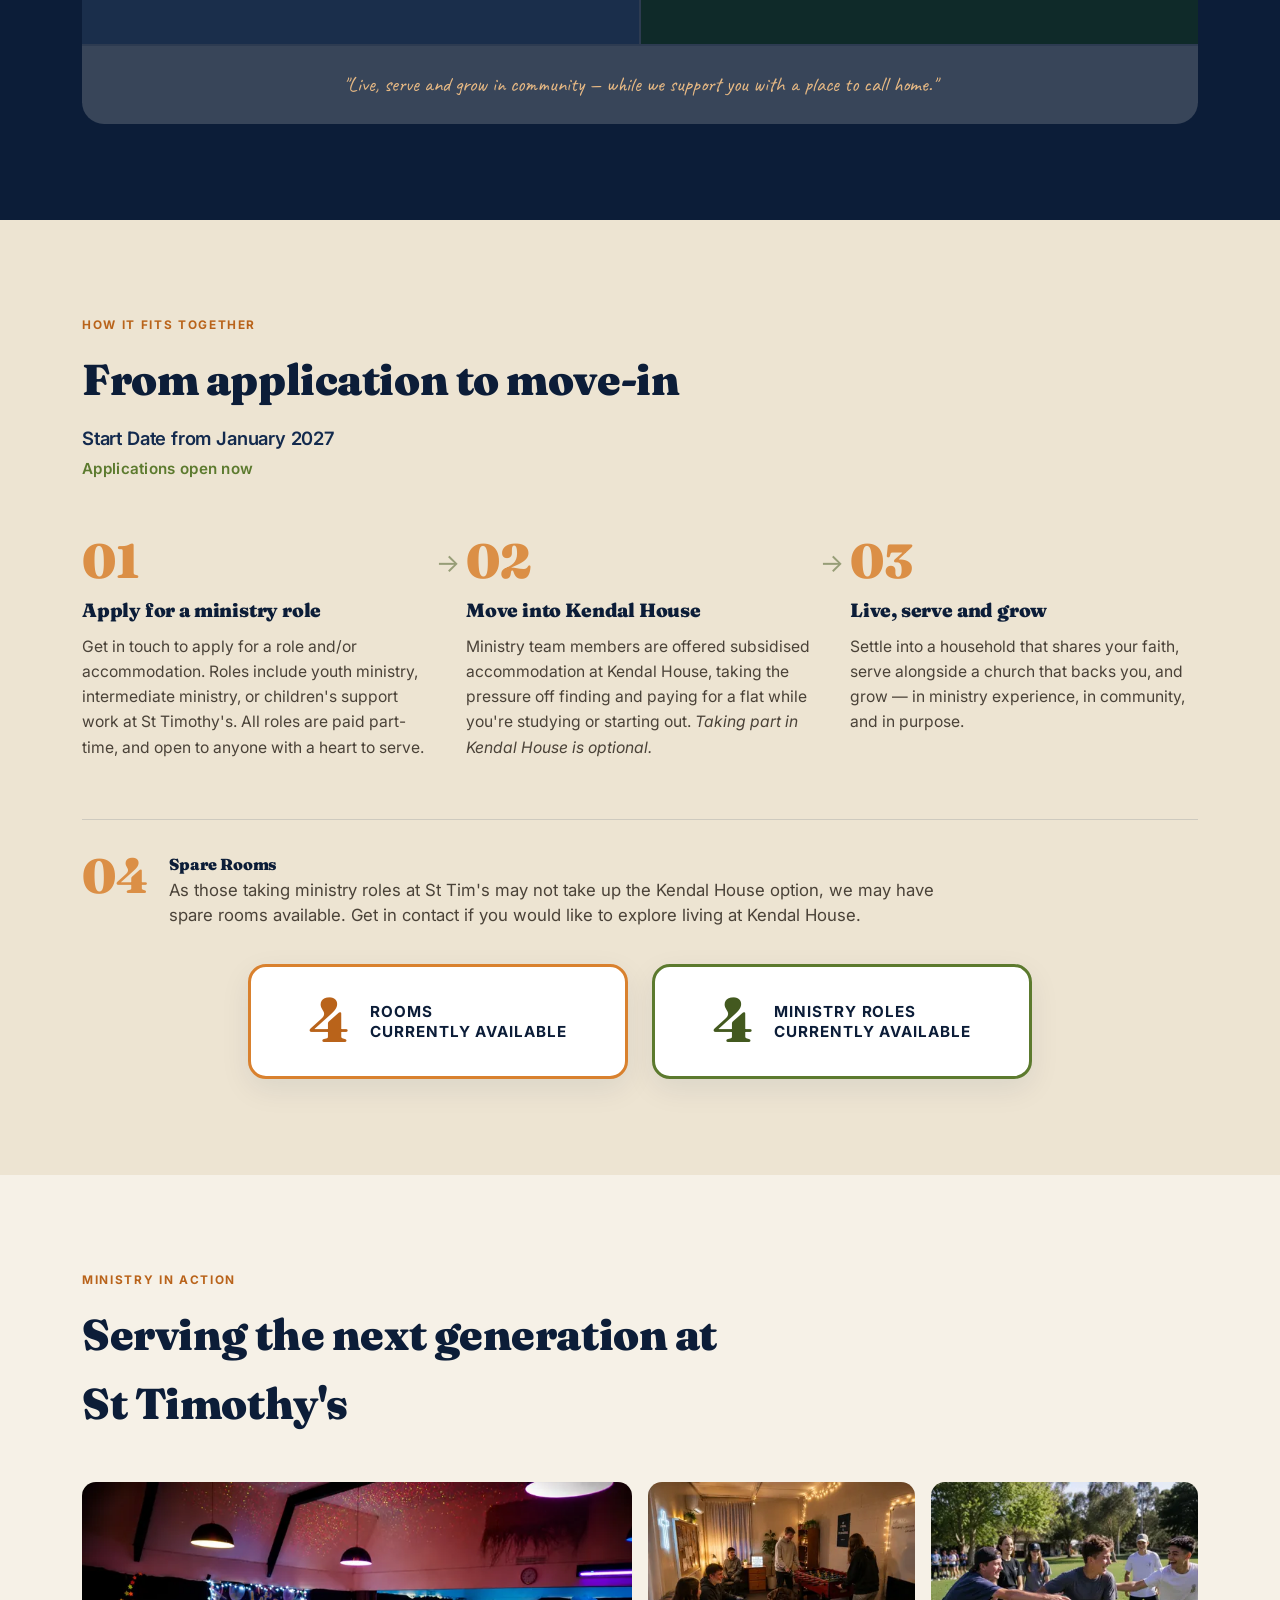
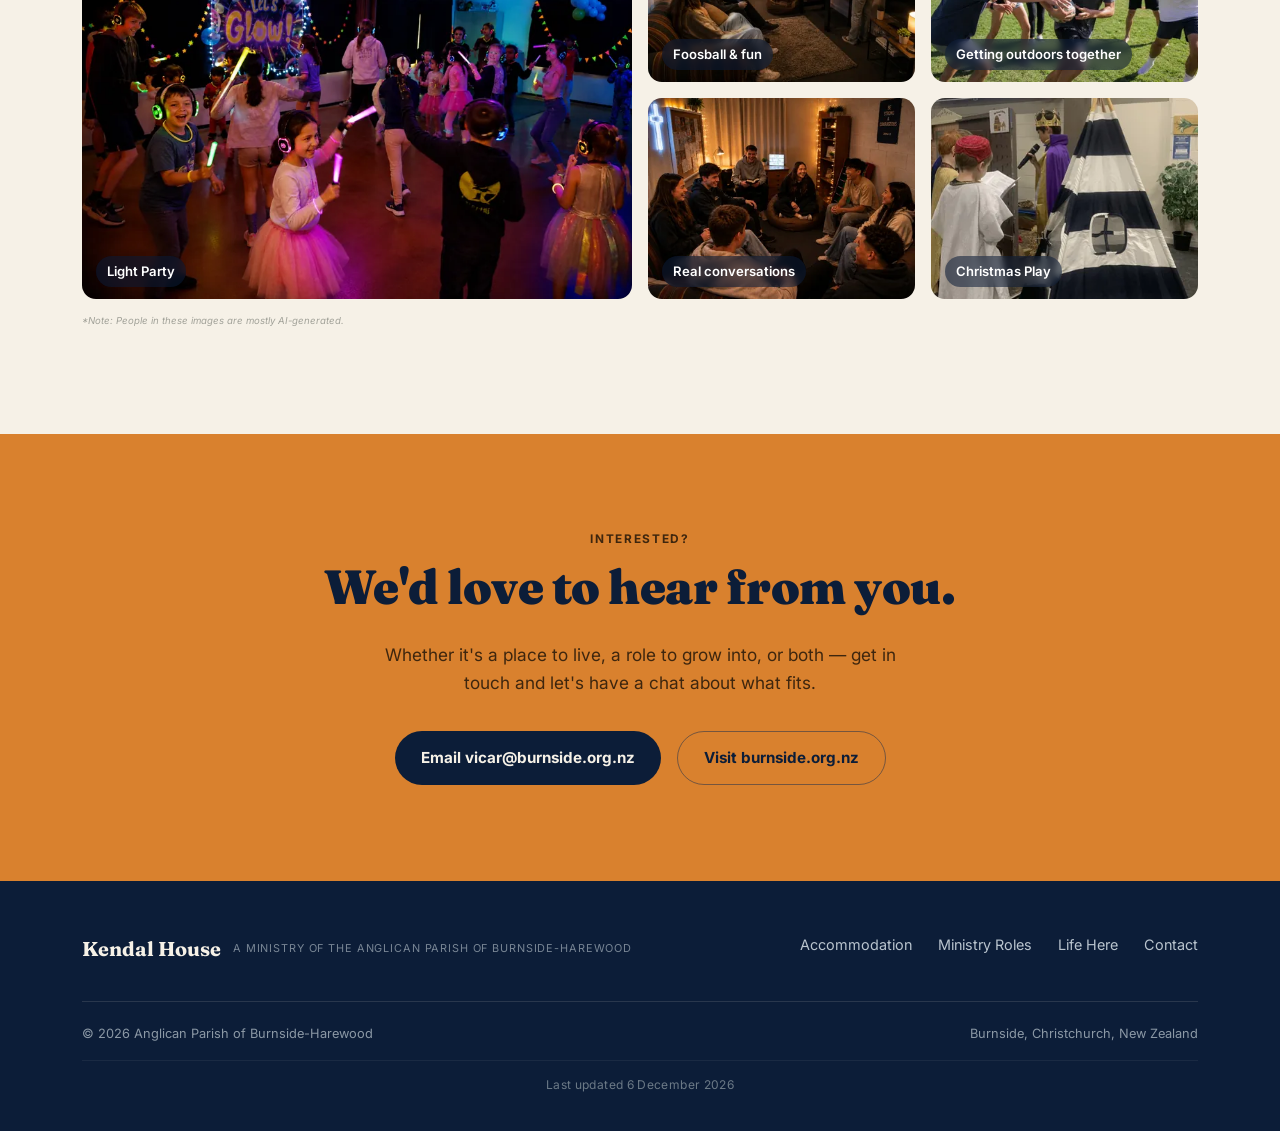
==== commit af63845c: "Use orange roof and cream K favicon across all formats" ====
--- a/index.html
+++ b/index.html
@@ -40,10 +40,10 @@
 <meta name="twitter:image" content="https://kendalhouse.nz/assets/housemates-chatting-front-deck.webp">
 
 <!-- Favicon -->
-<link rel="icon" type="image/svg+xml" href="favicon.svg?v=4">
-<link rel="icon" type="image/png" sizes="32x32" href="favicon.png?v=4">
-<link rel="icon" href="favicon.ico?v=4" sizes="any">
-<link rel="apple-touch-icon" sizes="180x180" href="apple-touch-icon.png?v=4">
+<link rel="icon" type="image/svg+xml" href="favicon.svg?v=5">
+<link rel="icon" type="image/png" sizes="32x32" href="favicon.png?v=5">
+<link rel="icon" href="favicon.ico?v=5" sizes="any">
+<link rel="apple-touch-icon" sizes="180x180" href="apple-touch-icon.png?v=5">
 
 <link rel="preconnect" href="https://fonts.googleapis.com">
 <link rel="preconnect" href="https://fonts.gstatic.com" crossorigin>
